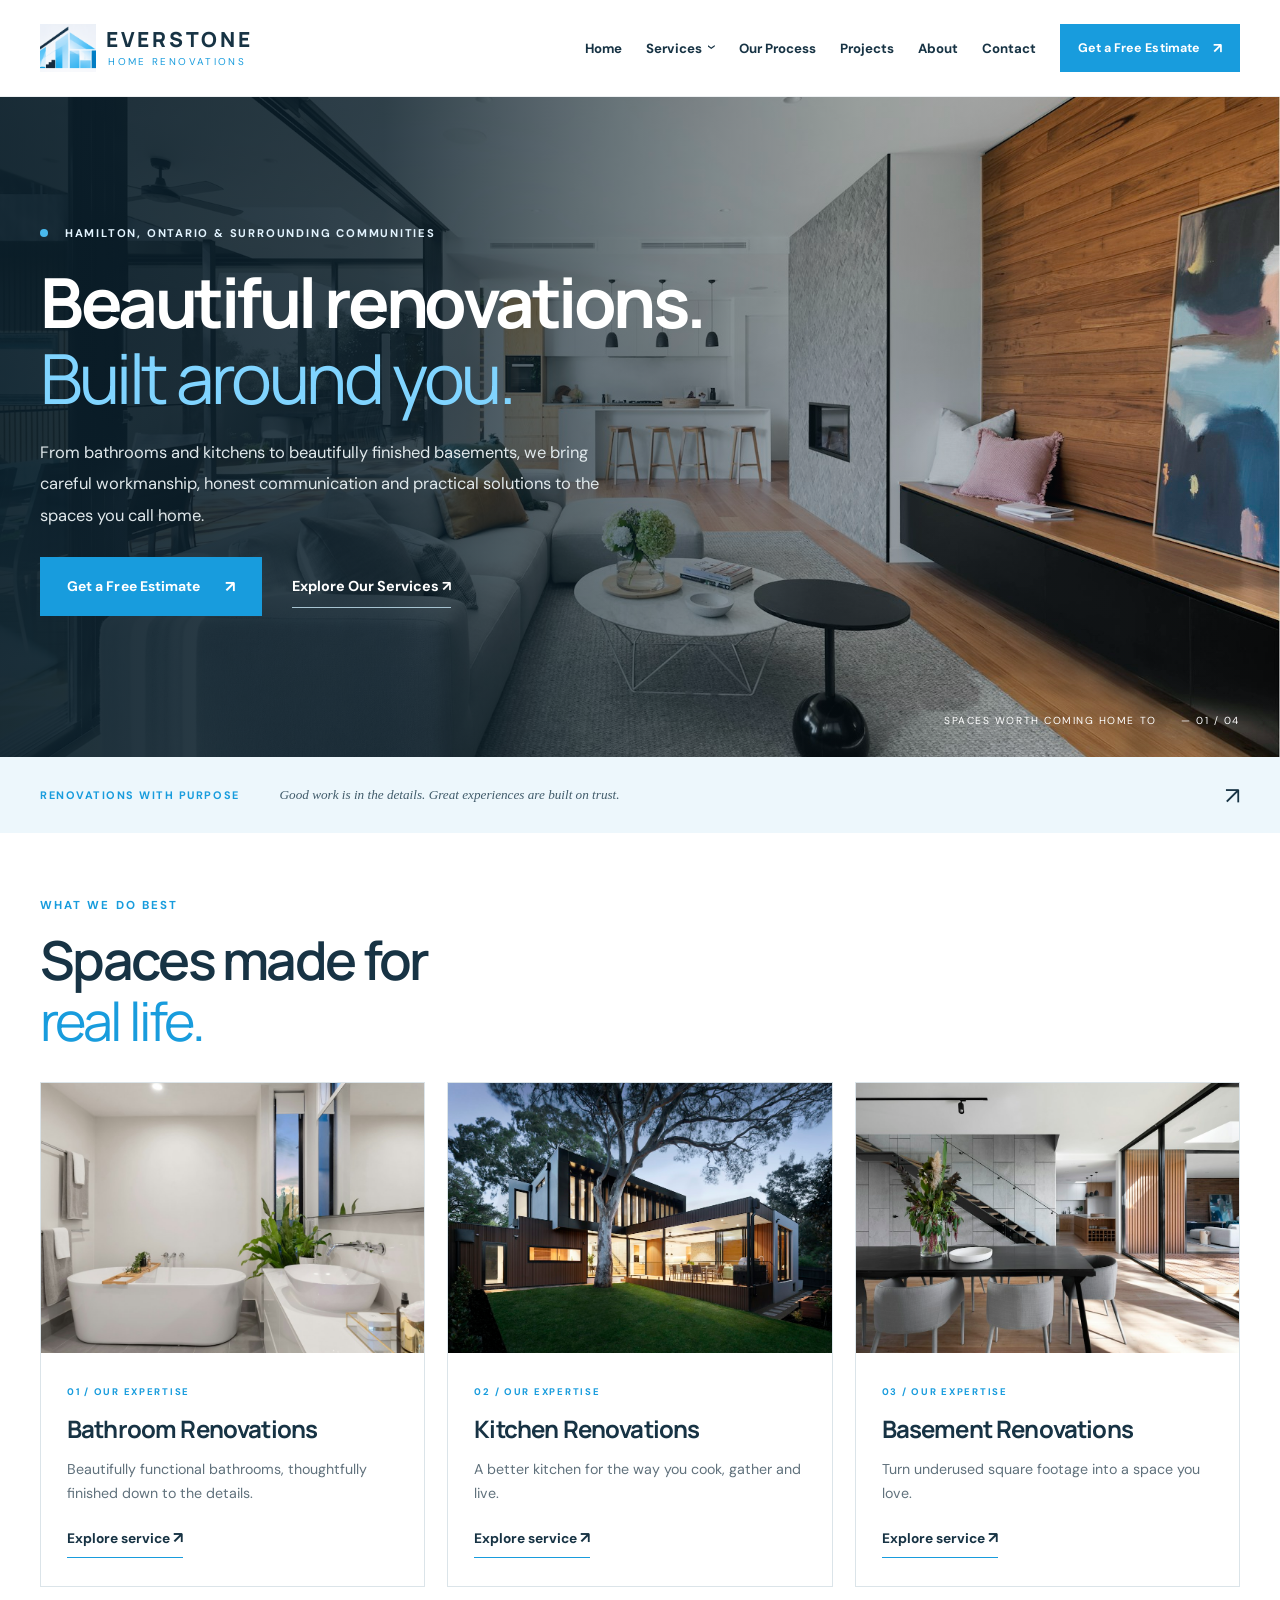
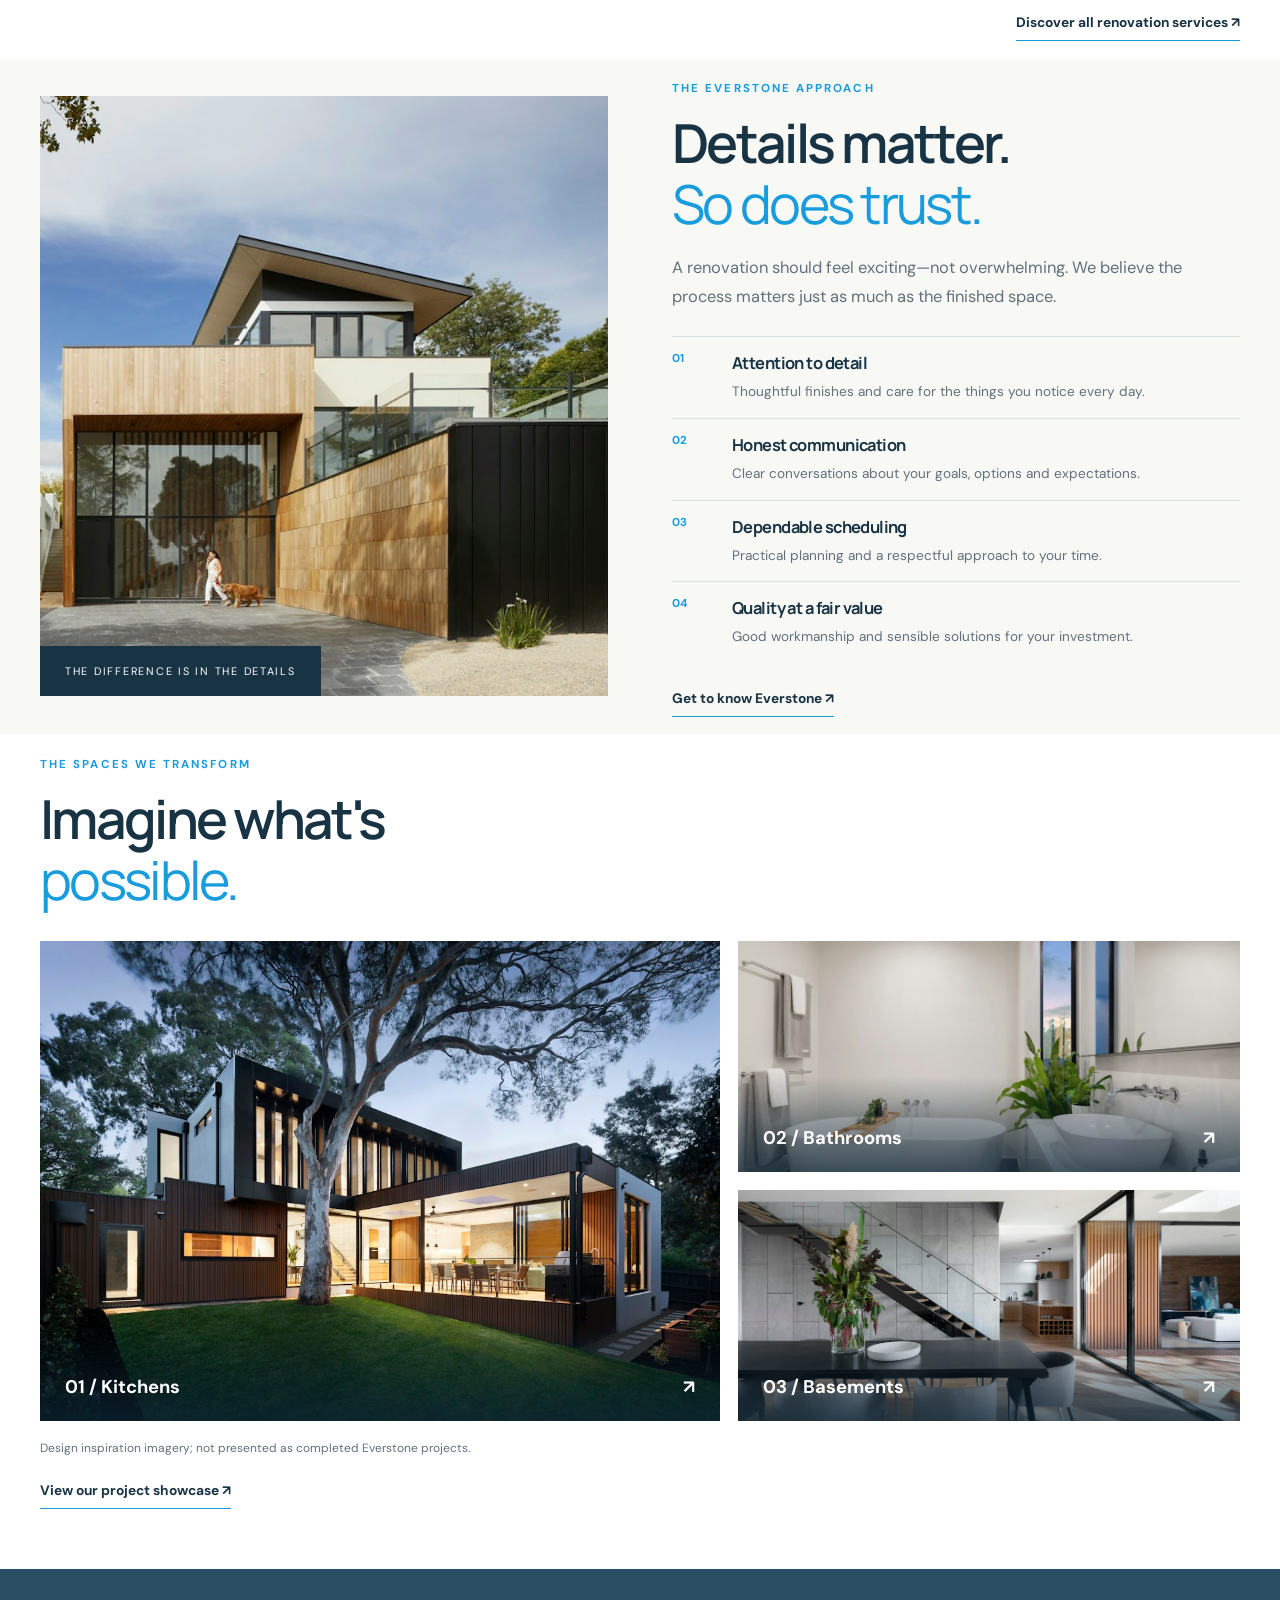
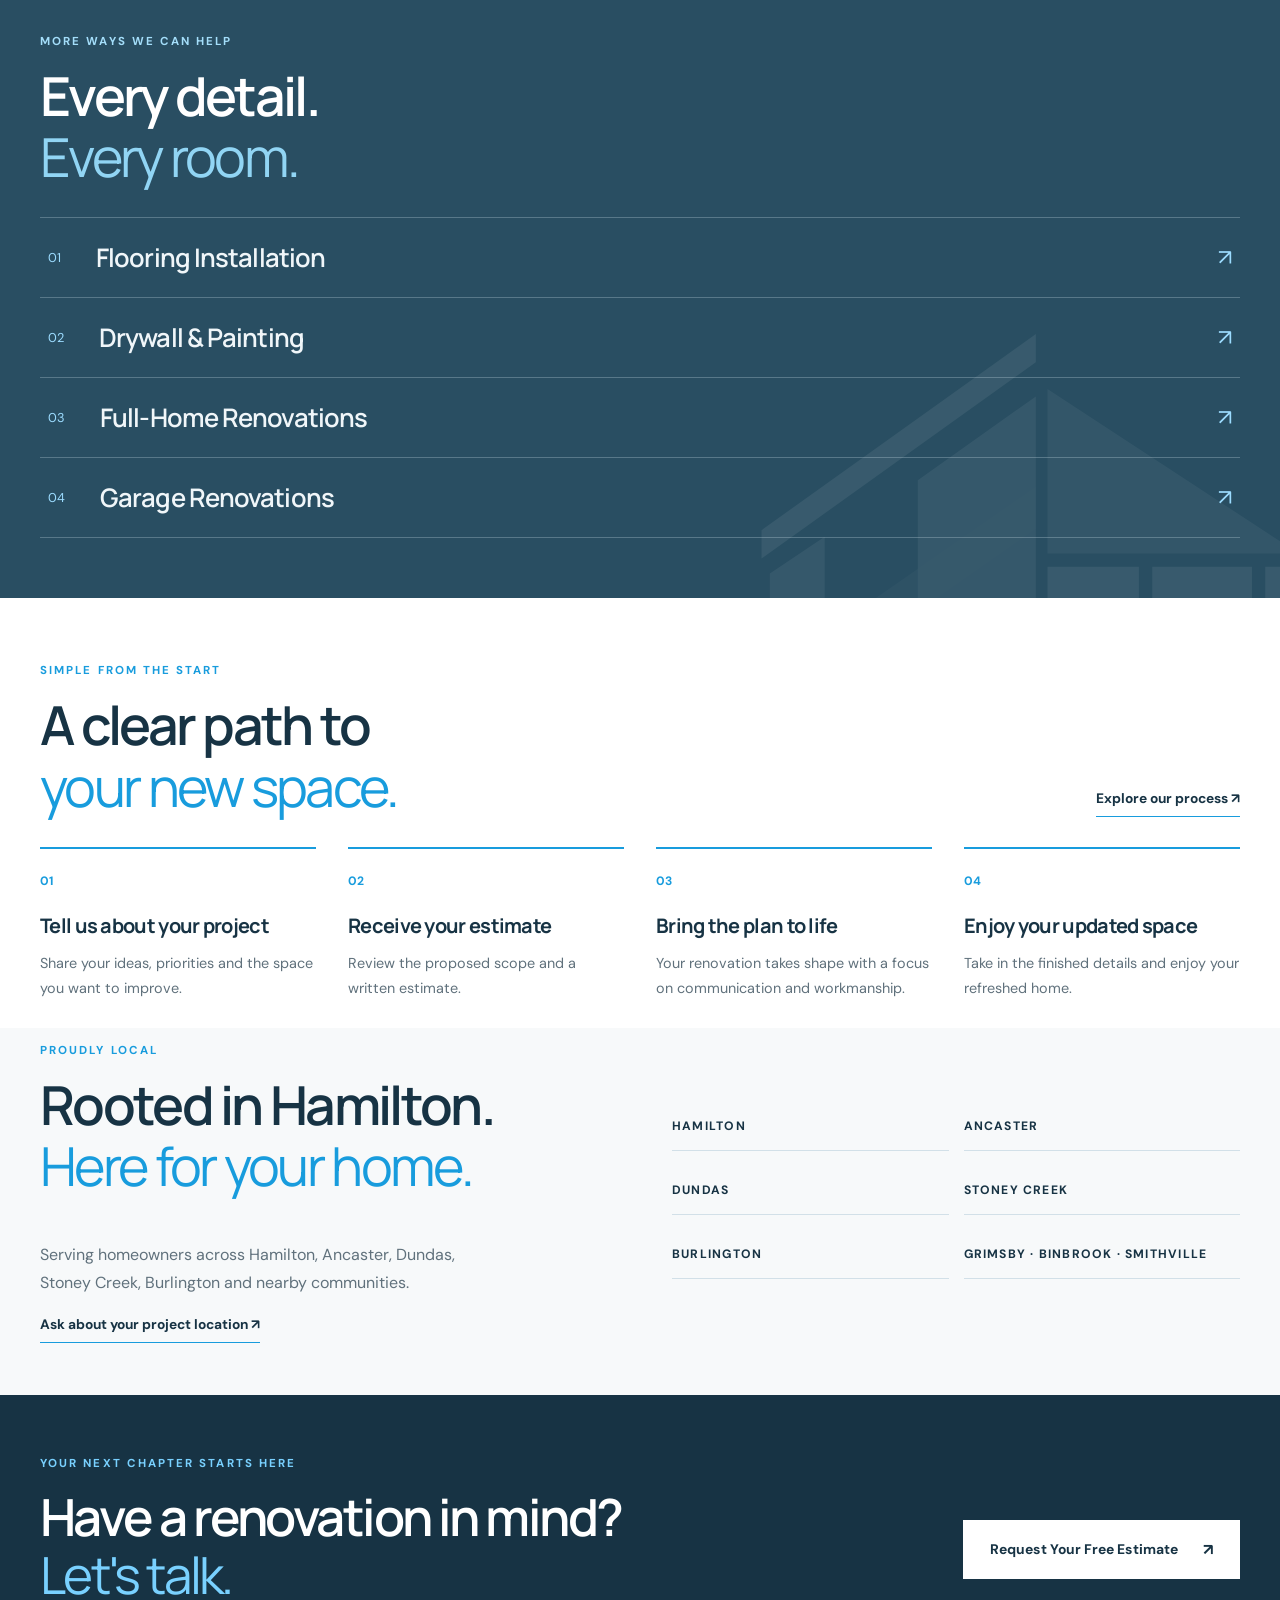
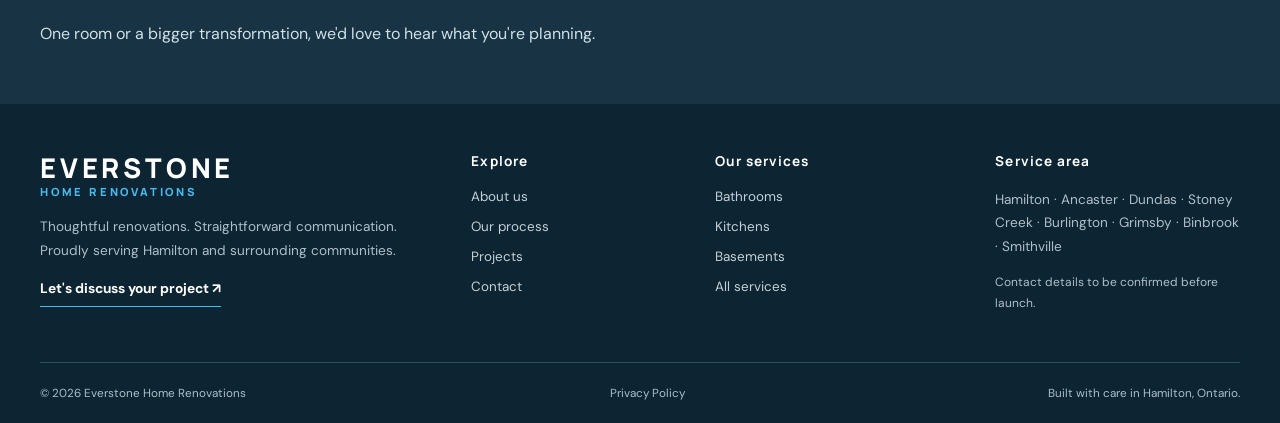
==== index.html @ 4a01d673 "Add reviewed Everstone website with local assets and preview tools" ====
<!doctype html><html lang="en-CA"><head><meta charset="utf-8"><meta name="viewport" content="width=device-width,initial-scale=1"><meta name="theme-color" content="#173344"><title>Home Renovations in Hamilton, Ontario | Everstone Home Renovations</title><meta name="description" content="Bathroom, kitchen and basement renovations in Hamilton and surrounding communities. Request a free estimate from Everstone Home Renovations."><meta property="og:type" content="website"><meta property="og:title" content="Home Renovations in Hamilton, Ontario | Everstone Home Renovations"><meta property="og:description" content="Bathroom, kitchen and basement renovations in Hamilton and surrounding communities. Request a free estimate from Everstone Home Renovations."><meta property="og:image" content="/assets/everstone-logo.png"><meta name="twitter:card" content="summary_large_image"><link rel="icon" href="/assets/favicon.svg" type="image/svg+xml"><link rel="stylesheet" href="/assets/style.css"><script type="application/ld+json">{"@context": "https://schema.org", "@type": "WebPage", "name": "Home Renovations in Hamilton, Ontario", "description": "Bathroom, kitchen and basement renovations in Hamilton and surrounding communities. Request a free estimate from Everstone Home Renovations.", "isPartOf": {"@type": "WebSite", "name": "Everstone Home Renovations"}}</script><script defer src="/assets/main.js"></script></head><body><a class="skip" href="#main">Skip to content</a><header class="site-header"><div class="container nav"><a href="/" class="brand" aria-label="Everstone Home Renovations — home"><span class="brand-mark"><img src="/assets/everstone-logo.png" alt="" width="68" height="60"></span><span class="brand-text"><strong>EVERSTONE</strong><small>HOME RENOVATIONS</small></span></a><button class="menu-toggle" aria-label="Open navigation" aria-expanded="false" aria-controls="nav-links"><span></span><span></span><span></span></button><nav id="nav-links" class="nav-links" aria-label="Primary navigation"><a href="/">Home</a><div class="nav-dropdown"><a href="/services/">Services <span aria-hidden="true">⌄</span></a><div class="dropdown-menu"><a href="/bathroom-renovations/">Bathrooms</a><a href="/kitchen-renovations/">Kitchens</a><a href="/basement-renovations/">Basements</a><a href="/services/">All services</a></div></div><a href="/our-process/">Our Process</a><a href="/projects/">Projects</a><a href="/about/">About</a><a href="/contact/">Contact</a><a class="btn btn-small" href="/contact/">Get a Free Estimate <span aria-hidden="true">↗</span></a></nav></div></header><main id="main"><section class="hero"><div class="hero-image"><img class="" src="/assets/local/6d21b4d715ae3e7d0257.jpg" alt="Bright, inviting renovated living room with natural finishes" loading="eager" decoding="async"></div><div class="hero-shade"></div><div class="container hero-content"><div class="hero-copy"><div class="hero-location"><span class="dot"></span> HAMILTON, ONTARIO & SURROUNDING COMMUNITIES</div><h1>Beautiful renovations.<br><em>Built around you.</em></h1><p>From bathrooms and kitchens to beautifully finished basements, we bring careful workmanship, honest communication and practical solutions to the spaces you call home.</p><div class="hero-actions"><a href="/contact/" class="btn">Get a Free Estimate <span aria-hidden="true">↗</span></a><a href="/services/" class="btn-ghost">Explore Our Services <span aria-hidden="true">↗</span></a></div></div></div><div class="hero-side-note">SPACES WORTH COMING HOME TO <span>— 01 / 04</span></div></section>
<section class="intro-strip"><div class="container intro-strip-inner"><span>RENOVATIONS WITH PURPOSE</span><p>Good work is in the details. Great experiences are built on trust.</p><a href="/about/" aria-label="Learn about Everstone">↗</a></div></section>
<section class="section services-section"><div class="container"><div class="section-head"><div><span class="eyebrow">WHAT WE DO BEST</span><h2>Spaces made for<br><em>real life.</em></h2></div></div><div class="service-grid"><a class="service-card" href="/bathroom-renovations/"><div class="service-photo"><img class="" src="/assets/local/ac1d2dbcba702c855200.jpg" alt="Design inspiration for bathroom renovations" loading="lazy" decoding="async"></div><div class="service-card-bottom"><span class="eyebrow">01 / OUR EXPERTISE</span><h3>Bathroom Renovations</h3><p>Beautifully functional bathrooms, thoughtfully finished down to the details.</p><span class="text-link">Explore service <span aria-hidden="true">↗</span></span></div></a><a class="service-card" href="/kitchen-renovations/"><div class="service-photo"><img class="" src="/assets/local/37c5f8483d20fa475c7d.jpg" alt="Design inspiration for kitchen renovations" loading="lazy" decoding="async"></div><div class="service-card-bottom"><span class="eyebrow">02 / OUR EXPERTISE</span><h3>Kitchen Renovations</h3><p>A better kitchen for the way you cook, gather and live.</p><span class="text-link">Explore service <span aria-hidden="true">↗</span></span></div></a><a class="service-card" href="/basement-renovations/"><div class="service-photo"><img class="" src="/assets/local/5240c773ec338694ab00.jpg" alt="Design inspiration for basement renovations" loading="lazy" decoding="async"></div><div class="service-card-bottom"><span class="eyebrow">03 / OUR EXPERTISE</span><h3>Basement Renovations</h3><p>Turn underused square footage into a space you love.</p><span class="text-link">Explore service <span aria-hidden="true">↗</span></span></div></a></div><div class="section-bottom-link"><a class="text-link" href="/services/">Discover all renovation services ↗</a></div></div></section>
<section class="feature-section"><div class="container feature-grid"><div class="feature-photo"><img class="" src="/assets/local/6ef5735aa177d9299f95.jpg" alt="Warm contemporary living space with considered interior finishes" loading="lazy" decoding="async"><span class="photo-caption">THE DIFFERENCE IS IN THE DETAILS</span></div><div class="feature-copy"><span class="eyebrow">THE EVERSTONE APPROACH</span><h2>Details matter.<br><em>So does trust.</em></h2><p class="feature-lead">A renovation should feel exciting—not overwhelming. We believe the process matters just as much as the finished space.</p><div class="values"><div><span>01</span><div><h3>Attention to detail</h3><p>Thoughtful finishes and care for the things you notice every day.</p></div></div><div><span>02</span><div><h3>Honest communication</h3><p>Clear conversations about your goals, options and expectations.</p></div></div><div><span>03</span><div><h3>Dependable scheduling</h3><p>Practical planning and a respectful approach to your time.</p></div></div><div><span>04</span><div><h3>Quality at a fair value</h3><p>Good workmanship and sensible solutions for your investment.</p></div></div></div><a class="text-link" href="/about/">Get to know Everstone ↗</a></div></div></section>
<section class="section showcase-section"><div class="container"><div class="section-head"><div><span class="eyebrow">THE SPACES WE TRANSFORM</span><h2>Imagine what's<br><em>possible.</em></h2></div></div><div class="showcase-grid"><a href="/kitchen-renovations/" class="showcase-large"><img class="" src="/assets/local/37c5f8483d20fa475c7d.jpg" alt="Kitchen design inspiration" loading="lazy" decoding="async"><span>01 / Kitchens <b>↗</b></span></a><div class="showcase-side"><a href="/bathroom-renovations/"><img class="" src="/assets/local/ac1d2dbcba702c855200.jpg" alt="Bathroom design inspiration" loading="lazy" decoding="async"><span>02 / Bathrooms <b>↗</b></span></a><a href="/basement-renovations/"><img class="" src="/assets/local/5240c773ec338694ab00.jpg" alt="Finished living space inspiration" loading="lazy" decoding="async"><span>03 / Basements <b>↗</b></span></a></div></div><p class="disclosure">Design inspiration imagery; not presented as completed Everstone projects.</p><a href="/projects/" class="text-link">View our project showcase ↗</a></div></section>
<section class="section additional-section service-band"><div class="container"><div class="section-head"><div><span class="eyebrow">MORE WAYS WE CAN HELP</span><h2>Every detail.<br><em>Every room.</em></h2></div></div><div class="additional-list"><a href="/flooring/"><span>01</span><h3>Flooring Installation</h3><span class="arrow">↗</span></a><a href="/drywall-painting/"><span>02</span><h3>Drywall & Painting</h3><span class="arrow">↗</span></a><a href="/full-home-renovations/"><span>03</span><h3>Full-Home Renovations</h3><span class="arrow">↗</span></a><a href="/garage-renovations/"><span>04</span><h3>Garage Renovations</h3><span class="arrow">↗</span></a></div></div></section>
<section class="section process-section"><div class="container"><div class="section-head"><div><span class="eyebrow">SIMPLE FROM THE START</span><h2>A clear path to<br><em>your new space.</em></h2></div><a href="/our-process/" class="text-link">Explore our process ↗</a></div><div class="process-grid"><div class="process-step"><span class="step-num">01</span><h3>Tell us about your project</h3><p>Share your ideas, priorities and the space you want to improve.</p></div><div class="process-step"><span class="step-num">02</span><h3>Receive your estimate</h3><p>Review the proposed scope and a written estimate.</p></div><div class="process-step"><span class="step-num">03</span><h3>Bring the plan to life</h3><p>Your renovation takes shape with a focus on communication and workmanship.</p></div><div class="process-step"><span class="step-num">04</span><h3>Enjoy your updated space</h3><p>Take in the finished details and enjoy your refreshed home.</p></div></div></div></section>
<section class="local-section"><div class="container local-grid"><div><span class="eyebrow">PROUDLY LOCAL</span><h2>Rooted in Hamilton.<br><em>Here for your home.</em></h2><p>Serving homeowners across Hamilton, Ancaster, Dundas, Stoney Creek, Burlington and nearby communities.</p><a href="/contact/" class="text-link">Ask about your project location ↗</a></div><div class="location-list"><span>HAMILTON</span><span>ANCASTER</span><span>DUNDAS</span><span>STONEY CREEK</span><span>BURLINGTON</span><span>GRIMSBY · BINBROOK · SMITHVILLE</span></div></div></section><section class="final-cta"><div class="container final-cta-inner"><div><span class="eyebrow eyebrow-light">YOUR NEXT CHAPTER STARTS HERE</span><h2>Have a renovation in mind?<br><em>Let's talk.</em></h2><p>One room or a bigger transformation, we'd love to hear what you're planning.</p></div><a href="/contact/" class="btn btn-white">Request Your Free Estimate <span aria-hidden="true">↗</span></a></div></section></main><footer class="footer"><div class="container footer-grid"><div><a href="/" class="footer-brand">EVERSTONE<span>HOME RENOVATIONS</span></a><p>Thoughtful renovations. Straightforward communication. Proudly serving Hamilton and surrounding communities.</p><a class="text-link light" href="/contact/">Let's discuss your project ↗</a></div><div><h3>Explore</h3><a href="/about/">About us</a><a href="/our-process/">Our process</a><a href="/projects/">Projects</a><a href="/contact/">Contact</a></div><div><h3>Our services</h3><a href="/bathroom-renovations/">Bathrooms</a><a href="/kitchen-renovations/">Kitchens</a><a href="/basement-renovations/">Basements</a><a href="/services/">All services</a></div><div><h3>Service area</h3><p>Hamilton · Ancaster · Dundas · Stoney Creek · Burlington · Grimsby · Binbrook · Smithville</p><p class="footer-note">Contact details to be confirmed before launch.</p></div></div><div class="container footer-bottom"><span>© <span id="year">2026</span> Everstone Home Renovations</span><a href="/privacy-policy/">Privacy Policy</a><span>Built with care in Hamilton, Ontario.</span></div></footer></body></html>
---- assets/style.css ----
@font-face {
  font-family: 'DM Sans';
  font-style: normal;
  font-weight: 400;
  font-display: swap;
  src: url(/assets/local/0569c822cab6c5100c1d.ttf) format('truetype');
}
@font-face {
  font-family: 'DM Sans';
  font-style: normal;
  font-weight: 500;
  font-display: swap;
  src: url(/assets/local/9bd8ba39c9d55e06580a.ttf) format('truetype');
}
@font-face {
  font-family: 'DM Sans';
  font-style: normal;
  font-weight: 600;
  font-display: swap;
  src: url(/assets/local/18e69125ce1f964e60c0.ttf) format('truetype');
}
@font-face {
  font-family: 'DM Sans';
  font-style: normal;
  font-weight: 700;
  font-display: swap;
  src: url(/assets/local/8257aa2626c379cb6d66.ttf) format('truetype');
}
@font-face {
  font-family: 'Manrope';
  font-style: normal;
  font-weight: 400;
  font-display: swap;
  src: url(/assets/local/e67b0c8eafbd465d5ed1.ttf) format('truetype');
}
@font-face {
  font-family: 'Manrope';
  font-style: normal;
  font-weight: 500;
  font-display: swap;
  src: url(/assets/local/00a65a8efb4038e142f5.ttf) format('truetype');
}
@font-face {
  font-family: 'Manrope';
  font-style: normal;
  font-weight: 600;
  font-display: swap;
  src: url(/assets/local/beeb7fd59d9b2c10331c.ttf) format('truetype');
}
@font-face {
  font-family: 'Manrope';
  font-style: normal;
  font-weight: 700;
  font-display: swap;
  src: url(/assets/local/b75124b8043e650f97fa.ttf) format('truetype');
}
@font-face {
  font-family: 'Manrope';
  font-style: normal;
  font-weight: 800;
  font-display: swap;
  src: url(/assets/local/a4492460f001e1a23ffb.ttf) format('truetype');
}

:root{--navy:#173344;--deep:#102b3a;--blue:#189cdd;--sky:#49b9ee;--pale:#edf7fc;--cream:#f8f8f5;--muted:#60717c;--line:#dbe4e9;--white:#fff;--max:1240px}*{box-sizing:border-box}html{scroll-behavior:smooth}body{margin:0;background:#fff;color:var(--navy);font-family:'DM Sans',Arial,sans-serif;-webkit-font-smoothing:antialiased}img{display:block;max-width:100%}a{color:inherit;text-decoration:none}button,input,textarea,select{font:inherit}button{cursor:pointer}h1,h2,h3,p{margin-top:0}h1,h2,h3{font-family:Manrope,Arial,sans-serif;letter-spacing:-.05em}h1{font-size:clamp(3rem,5.4vw,5.8rem);line-height:1.09;font-weight:700}h2{font-size:clamp(2.6rem,4.2vw,4.6rem);line-height:1.14;font-weight:600}h3{font-size:1.35rem;letter-spacing:-.035em}h1 em,h2 em{font-weight:400;color:var(--blue);font-style:normal}p{line-height:1.75;color:var(--muted)}.container{width:min(calc(100% - 80px),var(--max));margin-inline:auto}.section{padding:112px 0}.eyebrow{display:inline-block;font-size:.72rem;font-weight:700;letter-spacing:.18em;color:var(--blue);margin-bottom:24px}.skip{position:absolute;top:-60px;left:15px;background:#fff;padding:12px;z-index:100}.skip:focus{top:10px}:focus-visible{outline:3px solid var(--sky);outline-offset:4px}.site-header{position:relative;z-index:30;background:#fff;border-bottom:1px solid #edf0f2}.nav{height:96px;display:flex;align-items:center;justify-content:space-between;gap:35px}.brand{display:flex;align-items:center;gap:10px;flex-shrink:0}.brand-mark{width:56px;height:57px;overflow:hidden;display:flex;align-items:center;justify-content:center}.brand-mark img{max-width:none;width:95px;height:86px;object-fit:cover;object-position:center 31%;transform:scale(1.35)}.brand-text strong{display:block;font:800 1.3rem Manrope;letter-spacing:.13em;line-height:1.15}.brand-text small{display:block;font-size:.62rem;letter-spacing:.24em;color:var(--blue);margin-top:4px}.nav-links{display:flex;align-items:center;gap:24px;font-size:.83rem;font-weight:700}.nav-links>a:not(.btn),.nav-dropdown>a{transition:color .2s}.nav-links>a:hover,.nav-dropdown>a:hover{color:var(--blue)}.nav-dropdown{position:relative}.dropdown-menu{display:none;position:absolute;top:100%;left:-22px;min-width:200px;padding:16px 0;background:#fff;box-shadow:0 12px 30px #112f3d22}.dropdown-menu a{display:block;padding:10px 22px}.dropdown-menu a:hover{background:var(--pale)}.nav-dropdown:hover .dropdown-menu,.nav-dropdown:focus-within .dropdown-menu{display:block}.btn{display:inline-flex;align-items:center;justify-content:center;gap:25px;background:var(--blue);color:#fff;padding:18px 26px;font-weight:700;font-size:.87rem;letter-spacing:.005em;border:1px solid var(--blue);transition:background .2s,transform .2s}.btn:hover{background:#087bb5;transform:translateY(-2px)}.btn-small{padding:14px 17px;font-size:.78rem;gap:13px}.btn span,.text-link span{font-size:1.15em}.menu-toggle{display:none}.hero{height:min(730px,calc(100vh - 96px));min-height:610px;position:relative;overflow:hidden;background:var(--deep)}.hero-image,.hero-shade{position:absolute;inset:0}.hero-image img{width:100%;height:100%;object-fit:cover;object-position:center 55%}.hero-shade{background:linear-gradient(90deg,rgba(10,30,42,.93) 0%,rgba(10,30,42,.83) 30%,rgba(10,30,42,.30) 67%,rgba(10,30,42,.05) 100%)}.hero-content{position:relative;height:100%;display:flex;align-items:center}.hero-copy{max-width:740px;padding-bottom:25px}.hero-location{font-size:.7rem;font-weight:700;letter-spacing:.16em;color:#e3f4ff;margin-bottom:34px}.dot{display:inline-block;width:8px;height:8px;border-radius:50%;background:var(--sky);margin-right:12px}.hero h1{color:#fff;margin-bottom:28px}.hero h1 em{color:#80d4ff}.hero p{max-width:590px;color:#e0e8eb;font-size:1.03rem;line-height:1.9}.hero-actions{display:flex;align-items:center;gap:30px;margin-top:34px}.btn-ghost{color:#fff;font-size:.9rem;font-weight:700;border-bottom:1px solid #a7c4d2;padding:12px 0}.hero-side-note{position:absolute;bottom:30px;right:40px;color:#fff;font-size:.64rem;letter-spacing:.15em}.hero-side-note span{margin-left:20px}.intro-strip{background:var(--pale)}.intro-strip-inner{display:flex;align-items:center;gap:40px;min-height:100px}.intro-strip span{font-size:.68rem;letter-spacing:.14em;font-weight:700;color:var(--blue);white-space:nowrap}.intro-strip p{font:500 1.15rem Manrope;color:var(--navy);margin:0;flex:1}.intro-strip a{font-size:1.5rem}.section-head{display:flex;align-items:end;justify-content:space-between;gap:60px;margin-bottom:50px}.section-head h2{margin:0}.section-head>p{max-width:365px;margin:0 0 9px}.service-grid{display:grid;grid-template-columns:repeat(3,minmax(0,1fr));gap:22px}.service-card{display:block;background:#fff;border:1px solid var(--line);transition:box-shadow .25s,transform .25s}.service-card:hover{transform:translateY(-5px);box-shadow:0 18px 40px #183b4c17}.service-photo{height:300px;overflow:hidden}.service-photo img{width:100%;height:100%;object-fit:cover;transition:transform .5s}.service-card:hover img{transform:scale(1.04)}.service-card-bottom{padding:32px 28px 34px}.service-card-bottom .eyebrow{font-size:.6rem;margin-bottom:14px}.service-card h3{font-size:1.5rem;margin-bottom:12px}.service-card p{font-size:.89rem;min-height:65px}.text-link{display:inline-block;font-size:.86rem;font-weight:700;color:var(--navy);padding-bottom:9px;border-bottom:1px solid var(--blue)}.text-link:hover{color:var(--blue)}.section-bottom-link{text-align:right;margin-top:36px}.feature-section{background:var(--cream);padding:95px 0}.feature-grid{display:grid;grid-template-columns:1fr 1fr;gap:100px;align-items:center}.feature-photo{position:relative;height:690px}.feature-photo img{width:100%;height:100%;object-fit:cover}.photo-caption{position:absolute;bottom:0;left:0;background:var(--navy);color:#fff;padding:18px 25px;font-size:.68rem;letter-spacing:.16em}.feature-copy h2{margin-bottom:24px}.feature-lead{font-size:1.03rem}.values{margin:35px 0}.values>div{display:grid;grid-template-columns:48px 1fr;gap:12px;border-top:1px solid #d8e0e2;padding:17px 0}.values>div>span{font-size:.72rem;color:var(--blue);font-weight:700}.values h3{font-size:1.03rem;margin-bottom:6px}.values p{font-size:.85rem;margin:0}.showcase-grid{display:grid;grid-template-columns:1.15fr .85fr;gap:18px;height:560px}.showcase-large,.showcase-side>a{position:relative;display:block;overflow:hidden}.showcase-grid img{width:100%;height:100%;object-fit:cover;transition:transform .4s}.showcase-grid a:hover img{transform:scale(1.04)}.showcase-grid a>span{position:absolute;bottom:0;left:0;right:0;background:linear-gradient(transparent,#0c2537bb);color:#fff;padding:50px 25px 22px;font-size:1.15rem;font-weight:700}.showcase-grid b{float:right}.showcase-side{display:grid;grid-template-rows:1fr 1fr;gap:18px;min-height:0}.showcase-side>a{min-height:0}.disclosure{font-size:.75rem;margin:17px 0 20px}.additional-section{background:var(--pale)}.additional-list{border-top:1px solid #cbdfe9}.additional-list>a{display:flex;align-items:center;gap:35px;border-bottom:1px solid #cbdfe9;padding:27px 8px;transition:padding .2s,background .2s}.additional-list>a:hover{padding-left:24px;background:#ffffff90}.additional-list>a>span:first-child{color:var(--blue);font-size:.8rem}.additional-list h3{font-size:clamp(1.3rem,2vw,2rem);font-weight:600;margin:0;flex:1}.additional-list .arrow{font-size:1.4rem}.process-grid{display:grid;grid-template-columns:repeat(4,1fr);gap:32px}.process-step{border-top:2px solid var(--blue);padding-top:23px}.step-num{font-size:.76rem;color:var(--blue);font-weight:700}.process-step h3{font-size:1.25rem;margin:30px 0 12px}.process-step p{font-size:.9rem}.local-section{background:#f7f9fa;padding:100px 0}.local-grid{display:grid;grid-template-columns:1fr 1fr;gap:100px;align-items:center}.local-grid p{max-width:440px}.location-list{display:grid;grid-template-columns:1fr 1fr;gap:15px}.location-list span{border-bottom:1px solid #d2e0e8;padding:20px 0;font-size:.76rem;letter-spacing:.1em;font-weight:700}.final-cta{background:var(--navy);color:#fff;padding:88px 0}.final-cta-inner{display:flex;align-items:center;justify-content:space-between;gap:40px}.final-cta h2{font-size:clamp(2.5rem,4vw,4.3rem);margin:0 0 20px}.final-cta h2 em{color:#79d1ff}.final-cta p{color:#d0e1e9;margin:0}.eyebrow-light{color:#79d1ff}.btn-white{background:#fff;color:var(--navy);border-color:#fff;white-space:nowrap}.btn-white:hover{background:#e5f6ff}.footer{background:#0d2533;color:#fff;padding:75px 0 0}.footer-grid{display:grid;grid-template-columns:2fr 1fr 1.2fr 1.3fr;gap:55px}.footer-brand{font:800 1.7rem Manrope;letter-spacing:.14em}.footer-brand span{display:block;font-size:.7rem;color:var(--sky);letter-spacing:.25em}.footer p{color:#aebfc9;font-size:.85rem}.footer h3{font-size:.85rem;letter-spacing:.08em;margin-bottom:24px}.footer-grid>div>a:not(.footer-brand):not(.text-link){display:block;color:#c3d0d7;font-size:.84rem;margin-bottom:13px}.footer .light{color:#fff;border-color:var(--sky)}.footer-note{font-size:.75rem!important}.footer-bottom{border-top:1px solid #31505f;margin-top:65px;padding:25px 0;display:flex;justify-content:space-between;gap:20px;font-size:.73rem;color:#aabec9}.page-hero{background:#f4f8fa}.page-hero-grid{display:grid;grid-template-columns:1fr 1fr;min-height:480px}.page-hero-content{padding:95px 70px 90px 0;display:flex;flex-direction:column;align-items:flex-start;justify-content:center}.page-hero h1{font-size:clamp(2.7rem,4.5vw,4.7rem);margin-bottom:23px}.page-hero p{max-width:510px;margin-bottom:28px}.page-hero-image{min-height:440px}.page-hero-image img{width:100%;height:100%;object-fit:cover}.split-content{display:grid;grid-template-columns:1fr 1fr;gap:90px}.prose{max-width:700px}.prose p{font-size:1.05rem}.prose h3{margin:32px 0 15px}.tint-section{background:var(--pale)}.mini-steps{display:grid;grid-template-columns:repeat(3,1fr);gap:35px;margin-top:45px}.mini-steps>div{border-top:1px solid #bed7e6;padding-top:22px}.mini-steps b{color:var(--blue)}.mini-steps h3{margin-top:27px}.faq{display:grid;grid-template-columns:1fr 1fr;gap:90px}.faq details{border-bottom:1px solid var(--line);padding:22px 0}.faq summary{font-weight:700;cursor:pointer;list-style:none;padding-right:20px;position:relative}.faq summary:after{content:'+';position:absolute;right:0;font-size:1.2rem;color:var(--blue)}.faq details[open] summary:after{content:'−'}.faq details p{font-size:.9rem;margin:15px 0 0}.related{background:#f9fafb}.related-links{display:grid;grid-template-columns:repeat(2,1fr);gap:0 35px;margin-top:30px}.related-links a{border-bottom:1px solid var(--line);padding:18px 0;font-weight:600}.related-links span{float:right;color:var(--blue)}.timeline{max-width:940px}.timeline article{display:grid;grid-template-columns:130px 1fr;gap:30px;border-top:1px solid var(--line);padding:40px 0}.timeline article>span{color:var(--blue);font:700 2rem Manrope}.timeline h2{font-size:2rem;margin-bottom:10px}.timeline p{max-width:650px}.prominent{font-size:.9rem;background:var(--pale);padding:20px;margin-bottom:30px}.empty-projects{margin-top:75px;border-top:1px solid var(--line);padding-top:45px}.contact-grid{display:grid;grid-template-columns:.8fr 1.2fr;gap:90px}.contact-grid>div>p{max-width:380px}.contact-detail{border-top:1px solid var(--line);padding-top:22px;margin-top:25px}.contact-detail strong{font-size:.85rem}.form-panel{background:#f4f8fa;padding:42px}.form-panel>h3{font-size:1.65rem;margin-bottom:8px}.form-panel>p{font-size:.9rem}.estimate-form{display:grid;gap:22px;margin-top:30px}.form-row{display:grid;grid-template-columns:1fr 1fr;gap:18px}.estimate-form label{display:flex;flex-direction:column;gap:9px;font-size:.78rem;font-weight:700}.estimate-form label span{color:var(--blue)}.estimate-form .optional{color:var(--muted);font-weight:400}.estimate-form input,.estimate-form select,.estimate-form textarea{width:100%;border:1px solid #cbd8df;background:#fff;color:var(--navy);padding:15px;font-size:.88rem;border-radius:0;min-width:0}.estimate-form textarea{resize:vertical}.estimate-form .btn{justify-self:start}.form-help{font-size:.75rem!important;margin:0}.form-status{font-size:.84rem;line-height:1.6}.policy{max-width:860px}.policy h2{font-size:1.8rem;margin-top:38px}@media(max-width:1120px){.nav-links{gap:13px}.nav{gap:12px}.brand-text strong{font-size:1.1rem}.brand-mark{width:45px}.feature-grid{gap:55px}.feature-photo{height:620px}}@media(max-width:900px){.container{width:min(calc(100% - 40px),var(--max))}.nav{height:78px}.menu-toggle{display:flex;flex-direction:column;gap:5px;background:none;border:0;padding:10px}.menu-toggle span{width:26px;height:2px;background:var(--navy)}.nav-links{display:none;position:absolute;top:78px;left:0;right:0;background:#fff;padding:22px 20px 30px;box-shadow:0 20px 30px #0002;align-items:stretch;flex-direction:column;gap:0}.nav-links.open{display:flex}.nav-links>a:not(.btn),.nav-dropdown>a{display:block;padding:14px 0;border-bottom:1px solid var(--line)}.dropdown-menu{display:block;position:static;box-shadow:none;padding:0 0 0 20px}.dropdown-menu a{padding:10px 0}.nav-links .btn{margin-top:20px}.hero{min-height:620px;height:650px}.hero-shade{background:linear-gradient(90deg,#0a1e2be8,#0a1e2b8c)}.section{padding:80px 0}.section-head{align-items:start;flex-direction:column;gap:22px}.section-head>p{max-width:600px}.feature-grid,.local-grid,.split-content,.faq,.contact-grid{grid-template-columns:1fr;gap:40px}.feature-photo{height:450px}.service-grid{gap:12px}.service-photo{height:220px}.service-card-bottom{padding:22px 17px}.service-card h3{font-size:1.2rem}.process-grid{grid-template-columns:repeat(2,1fr)}.footer-grid{grid-template-columns:repeat(2,1fr)}.page-hero-grid{grid-template-columns:1fr 1fr}.page-hero-content{padding:50px 30px 50px 0}.page-hero-image{min-height:380px}.final-cta-inner{align-items:flex-start;flex-direction:column}}@media(max-width:620px){h1{font-size:clamp(2.65rem,10vw,4rem)}h2{font-size:clamp(2.2rem,9vw,3.3rem)}.hero{min-height:650px;height:auto}.hero-content{min-height:650px;padding-top:50px;padding-bottom:70px}.hero-shade{background:linear-gradient(90deg,#0a1e2be8,#0a1e2bba)}.hero-location{line-height:1.7}.hero-actions{align-items:stretch;flex-direction:column;gap:15px}.btn-ghost{text-align:center}.hero-side-note{display:none}.intro-strip-inner{min-height:120px;gap:10px}.intro-strip span{display:none}.intro-strip p{font-size:1rem}.section{padding:65px 0}.service-grid,.mini-steps,.related-links{grid-template-columns:1fr}.service-photo{height:270px}.service-card-bottom p{min-height:0}.feature-section,.local-section{padding:65px 0}.feature-photo{height:350px}.showcase-grid{grid-template-columns:1fr;height:auto}.showcase-large{height:320px}.showcase-side{grid-template-columns:1fr 1fr;grid-template-rows:210px;gap:12px}.showcase-grid a>span{font-size:.9rem;padding:35px 12px 14px}.process-grid{gap:20px}.process-step h3{margin-top:20px;font-size:1.1rem}.location-list{gap:8px}.location-list span{font-size:.62rem}.footer-grid{gap:35px 20px}.footer-grid>div:first-child{grid-column:1/-1}.footer-bottom{flex-wrap:wrap}.page-hero-grid{grid-template-columns:1fr}.page-hero-content{padding:55px 0}.page-hero-image{height:260px;min-height:0;margin:0 -20px}.page-hero h1{font-size:2.8rem}.timeline article{grid-template-columns:60px 1fr;gap:15px}.timeline h2{font-size:1.5rem}.form-panel{padding:25px 20px}.form-row{grid-template-columns:1fr}.contact-grid{gap:25px}.final-cta{padding:65px 0}}@media(prefers-reduced-motion:reduce){html{scroll-behavior:auto}*,*:before,*:after{transition:none!important;animation:none!important}}

/* Content pacing: shorter transitions, comfortable reading and interaction space. */
.section{padding:60px 0}
.section-head{gap:44px;margin-bottom:30px}
.eyebrow{margin-bottom:16px}
.section-bottom-link{margin-top:24px}
.intro-strip-inner{min-height:76px}
.hero{height:min(660px,calc(100vh - 96px));min-height:570px}
.hero-copy{padding-bottom:12px}
.hero-location{margin-bottom:24px}
.hero h1{margin-bottom:22px}
.hero-actions{margin-top:26px}
.service-photo{height:270px}
.service-card-bottom{padding:26px 26px 28px}
.service-card p{min-height:56px}
.feature-section{padding:56px 0}
.feature-grid,.local-grid{gap:64px}
.feature-photo{height:600px}
.feature-copy h2{margin-bottom:20px}
.values{margin:24px 0}
.values>div{padding:14px 0}
.showcase-grid{height:480px}
.additional-list>a{padding:22px 8px}
.process-step{padding-top:20px}
.process-step h3{margin-top:22px}
.local-section{padding:52px 0}
.location-list span{padding:16px 0}
.final-cta{padding:56px 0}
.final-cta h2{margin-bottom:16px}
.footer{padding-top:48px}
.footer h3{margin-bottom:18px}
.footer-bottom{margin-top:36px;padding:22px 0}
.page-hero-grid{min-height:410px}
.page-hero-content{padding:58px 56px 58px 0}
.page-hero-image{min-height:390px}
.split-content,.faq,.contact-grid{gap:64px}
.mini-steps{margin-top:28px;gap:28px}
.mini-steps h3{margin-top:20px}
.related-links{margin-top:22px}
.timeline article{padding:28px 0}
.empty-projects{margin-top:42px;padding-top:28px}
@media(max-width:1120px){
 .feature-grid{gap:44px}
 .feature-photo{height:570px}
}
@media(max-width:900px){
 .section{padding:46px 0}
 .section-head{gap:18px;margin-bottom:28px}
 .hero{height:600px;min-height:580px}
 .feature-section{padding:46px 0}
 .local-section{padding:44px 0}
 .feature-grid,.local-grid,.split-content,.faq,.contact-grid{gap:32px}
 .feature-photo{height:390px}
 .service-photo{height:220px}
 .service-card-bottom{padding:22px 17px}
 .page-hero-content{padding:40px 30px 40px 0}
 .page-hero-image{min-height:340px}
 .final-cta{padding:48px 0}
 .final-cta-inner{gap:28px}
}
@media(max-width:620px){
 .section{padding:36px 0}
 .section-head{gap:16px;margin-bottom:26px}
 .hero{height:auto;min-height:580px}
 .hero-content{min-height:580px;padding-top:38px;padding-bottom:44px}
 .hero-location{margin-bottom:22px}
 .hero-actions{margin-top:24px}
 .intro-strip-inner{min-height:88px}
 .service-grid{gap:22px}
 .service-photo{height:240px}
 .service-card-bottom p{min-height:0}
 .feature-section{padding:40px 0}
 .local-section{padding:36px 0}
 .feature-grid,.local-grid,.split-content,.faq{gap:28px}
 .feature-photo{height:310px}
 .showcase-large{height:280px}
 .showcase-side{grid-template-rows:180px}
 .additional-list>a{padding:20px 8px;gap:24px}
 .process-grid{gap:24px 20px}
 .process-step h3{margin-top:18px}
 .final-cta{padding:42px 0}
 .footer{padding-top:38px}
 .footer-grid{gap:28px 20px}
 .footer-bottom{margin-top:28px;padding:20px 0}
 .page-hero-grid{min-height:0}
 .page-hero-content{padding:38px 0}
 .page-hero-image{height:230px;min-height:0}
 .mini-steps{gap:24px}
 .timeline article{padding:24px 0}
 .contact-grid{gap:28px}
 .empty-projects{margin-top:32px;padding-top:24px}
}


/* A warmer, editorial voice for the trust statement. */
.intro-strip p{font-family:Georgia, 'Times New Roman', serif;font-size:clamp(.825rem,.95vw,.95rem);font-weight:400;font-style:italic;line-height:1.45;letter-spacing:0;color:#405b6a}
.intro-strip-inner{padding-block:16px}

/* Desktop-only horizontal placement; preserve text spacing and vertical alignment. */
@media(min-width:901px){
 .intro-strip-inner>span,.intro-strip-inner>p{transform:translateX(clamp(-93px,calc((1320px - 100vw)/4),0px))}
}

/* Wider interior-page heroes on desktop: 50px extra on either side. */
@media(min-width:901px){
 .page-hero>.container{width:min(calc(100% - 80px),1340px)}
}
/* Related-service band: lighter than the closing navy CTA, with a quiet brand mark. */
:is(.related,.service-band){position:relative;isolation:isolate;overflow:hidden;background:#294e62;color:#fff}
:is(.related,.service-band)::before{content:"";position:absolute;z-index:0;pointer-events:none;width:clamp(540px,52vw,920px);aspect-ratio:4/3;right:-90px;bottom:-200px;background:url('/assets/everstone-watermark.svg') center/contain no-repeat;opacity:.065}
:is(.related,.service-band)>.container{position:relative;z-index:1}
:is(.related,.service-band) h2{color:#fff}
:is(.related,.service-band) h2 em{color:#91d5f4}
:is(.related,.service-band) .eyebrow{color:#a4defa}
.related-links a{color:#f0f6f9;border-color:rgba(226,243,252,.25);transition:color .2s,border-color .2s}
.related-links span{color:#9cdcff}
.related-links a:hover{color:#b8e8ff;border-color:#9cdcff}
.related-links a:focus-visible{outline-color:#b8e8ff}
@media(min-width:901px){
 :is(.related,.service-band)>.container,:is(.related,.service-band)+.final-cta>.container,.service-band~.final-cta>.container{width:min(calc(100% - 80px),1340px)}
}
@media(max-width:620px){
 :is(.related,.service-band)::before{width:480px;right:-190px;bottom:-110px;opacity:.05}
}


/* Homepage service rows retain their original scale on the shared dark band. */
.service-band .additional-list{border-color:rgba(226,243,252,.25)}
.service-band .additional-list>a{border-color:rgba(226,243,252,.25);color:#f0f6f9}
.service-band .additional-list>a>span:first-child,.service-band .additional-list .arrow{color:#9cdcff}
.service-band .additional-list>a:hover{background:rgba(255,255,255,.055);color:#b8e8ff}
.service-band .additional-list>a:focus-visible{outline-color:#b8e8ff}

/* Tighten only the two homepage transitions on desktop (70% reduction). */
@media(min-width:901px){
 .services-section{padding-bottom:18px}
 .services-section+.feature-section{padding-top:17px;padding-bottom:17px}
 .feature-section+.showcase-section{padding-top:18px}
}

/* Footer brand hierarchy: separate the name, descriptor and introductory copy. */
.footer .footer-brand{display:inline-block;line-height:1.2}
.footer .footer-brand span{margin-top:1px;line-height:1.3}
.footer .footer-brand+p{margin-top:14px;margin-bottom:14px}

/* Keep the Services label and its chevron vertically centered together. */
.nav-dropdown>a{display:inline-flex;align-items:center;gap:6px}
.nav-dropdown>a>span{display:inline-flex;align-items:center;justify-content:center;width:7px;height:7px;flex:0 0 7px;font-size:0;line-height:0;transform:translateY(-1px)}
.nav-dropdown>a>span::before{content:"";display:block;width:7px;height:4px;background:currentColor;clip-path:polygon(0 0,50% 60%,100% 0,100% 35%,50% 100%,0 35%)}
@media(max-width:900px){.nav-dropdown>a{display:flex}}

/* Use the house symbol from the supplied logo; exclude its embedded lettering. */
.brand-mark{position:relative;display:block;width:56px;height:48px;flex:0 0 56px;overflow:hidden}
.brand-mark img{position:absolute;display:block;max-width:none;width:123.2px;height:111.16px;left:-33.6px;top:-9px;object-fit:fill;object-position:initial;transform:none}
@media(max-width:1120px){
 .brand-mark{width:46px;height:40px;flex-basis:46px}
 .brand-mark img{width:101.2px;height:91.31px;left:-27.6px;top:-7px}
}

/* Center the header subtitle on the wordmark's horizontal center. */
.brand-text{display:grid;justify-items:center;text-align:center}

.brand-text small{transform:translateX(-2px)}

/* Mobile-only refinements. Desktop and tablet retain the pre-edit layout. */
@media(max-width:620px){
 .brand-text small{transform:none}
 .intro-strip-inner{min-height:0;padding-block:9px}
 .intro-strip+.services-section{padding-top:18px}
 .services-section{padding-bottom:14px}
 .services-section+.feature-section{padding-top:16px;padding-bottom:16px}
 .feature-section+.showcase-section{padding-top:14px}
 .process-section{padding-bottom:7px}
 .process-section+.local-section{padding-top:7px}
}

/* Desktop process-to-local transition follows the approved mobile proportion. */
@media(min-width:901px){
 .process-section{padding-bottom:12px}
 .process-section+.local-section{padding-top:10px}
}
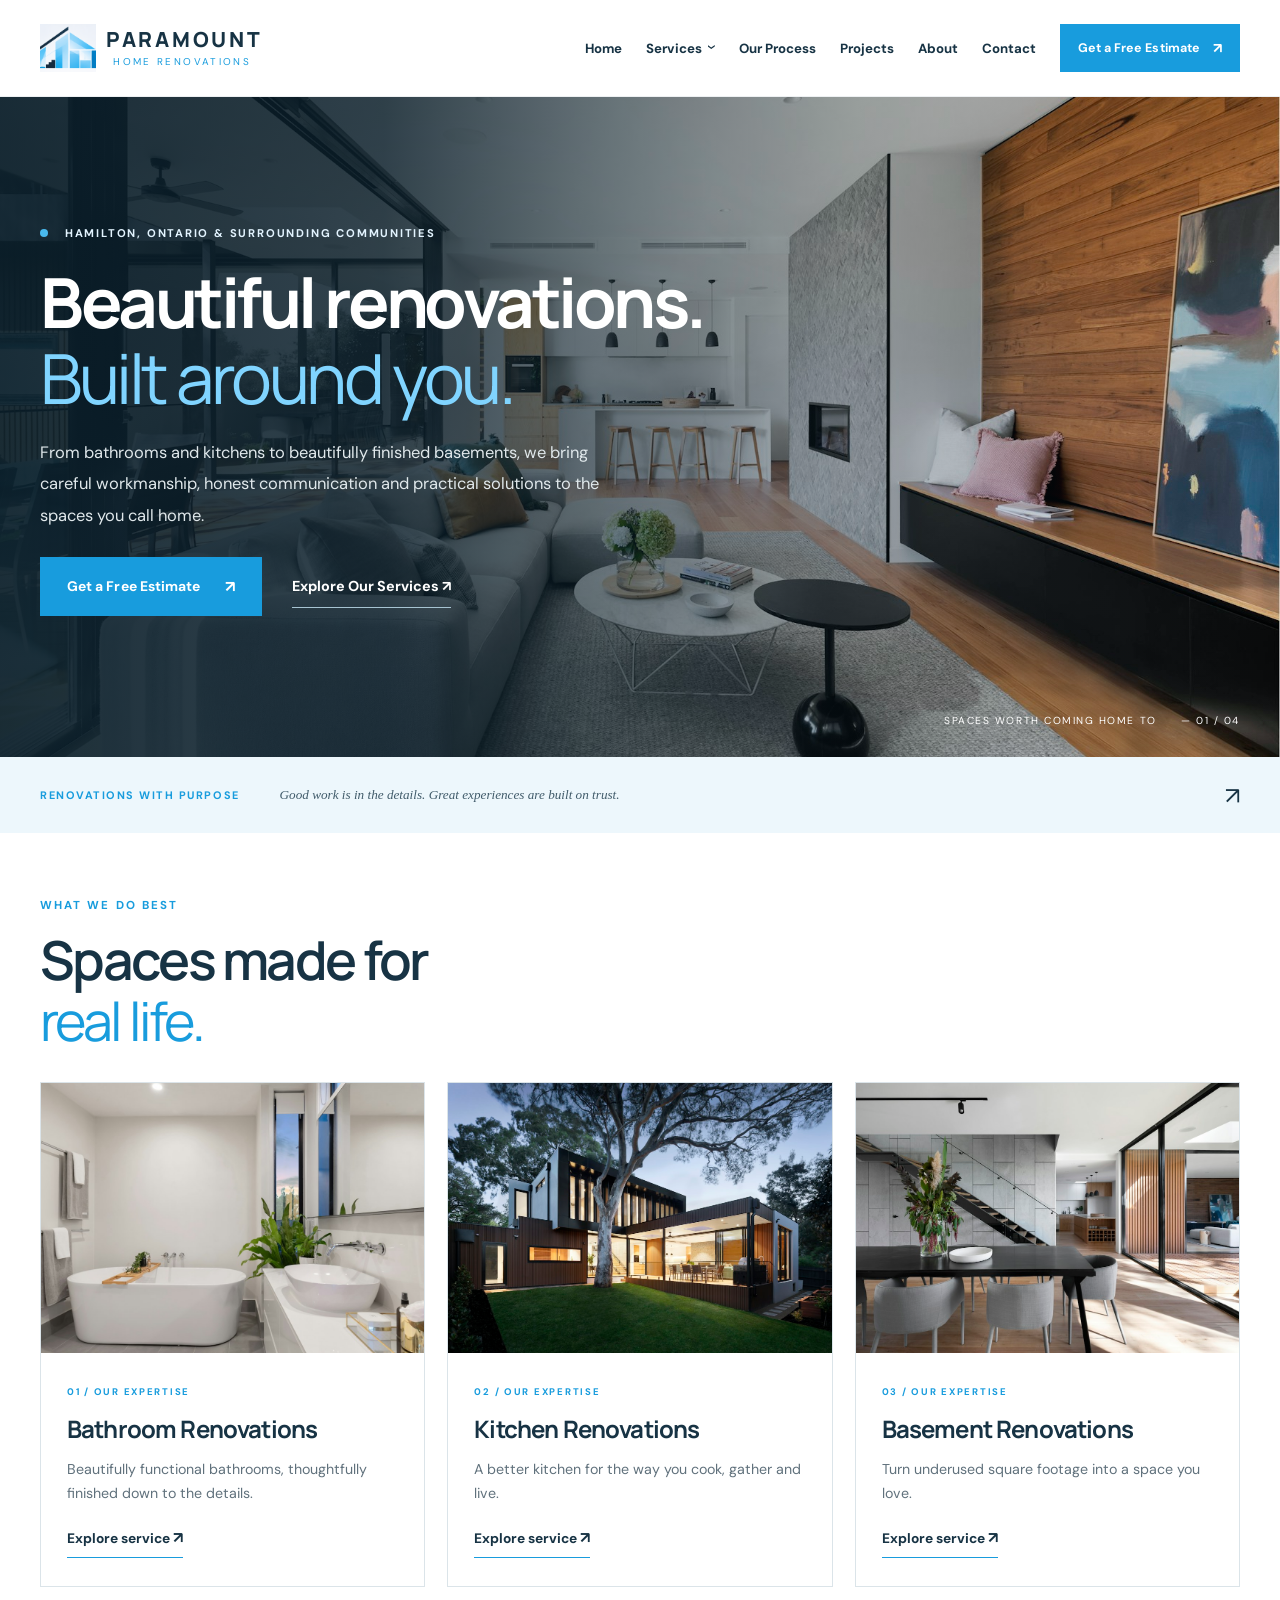
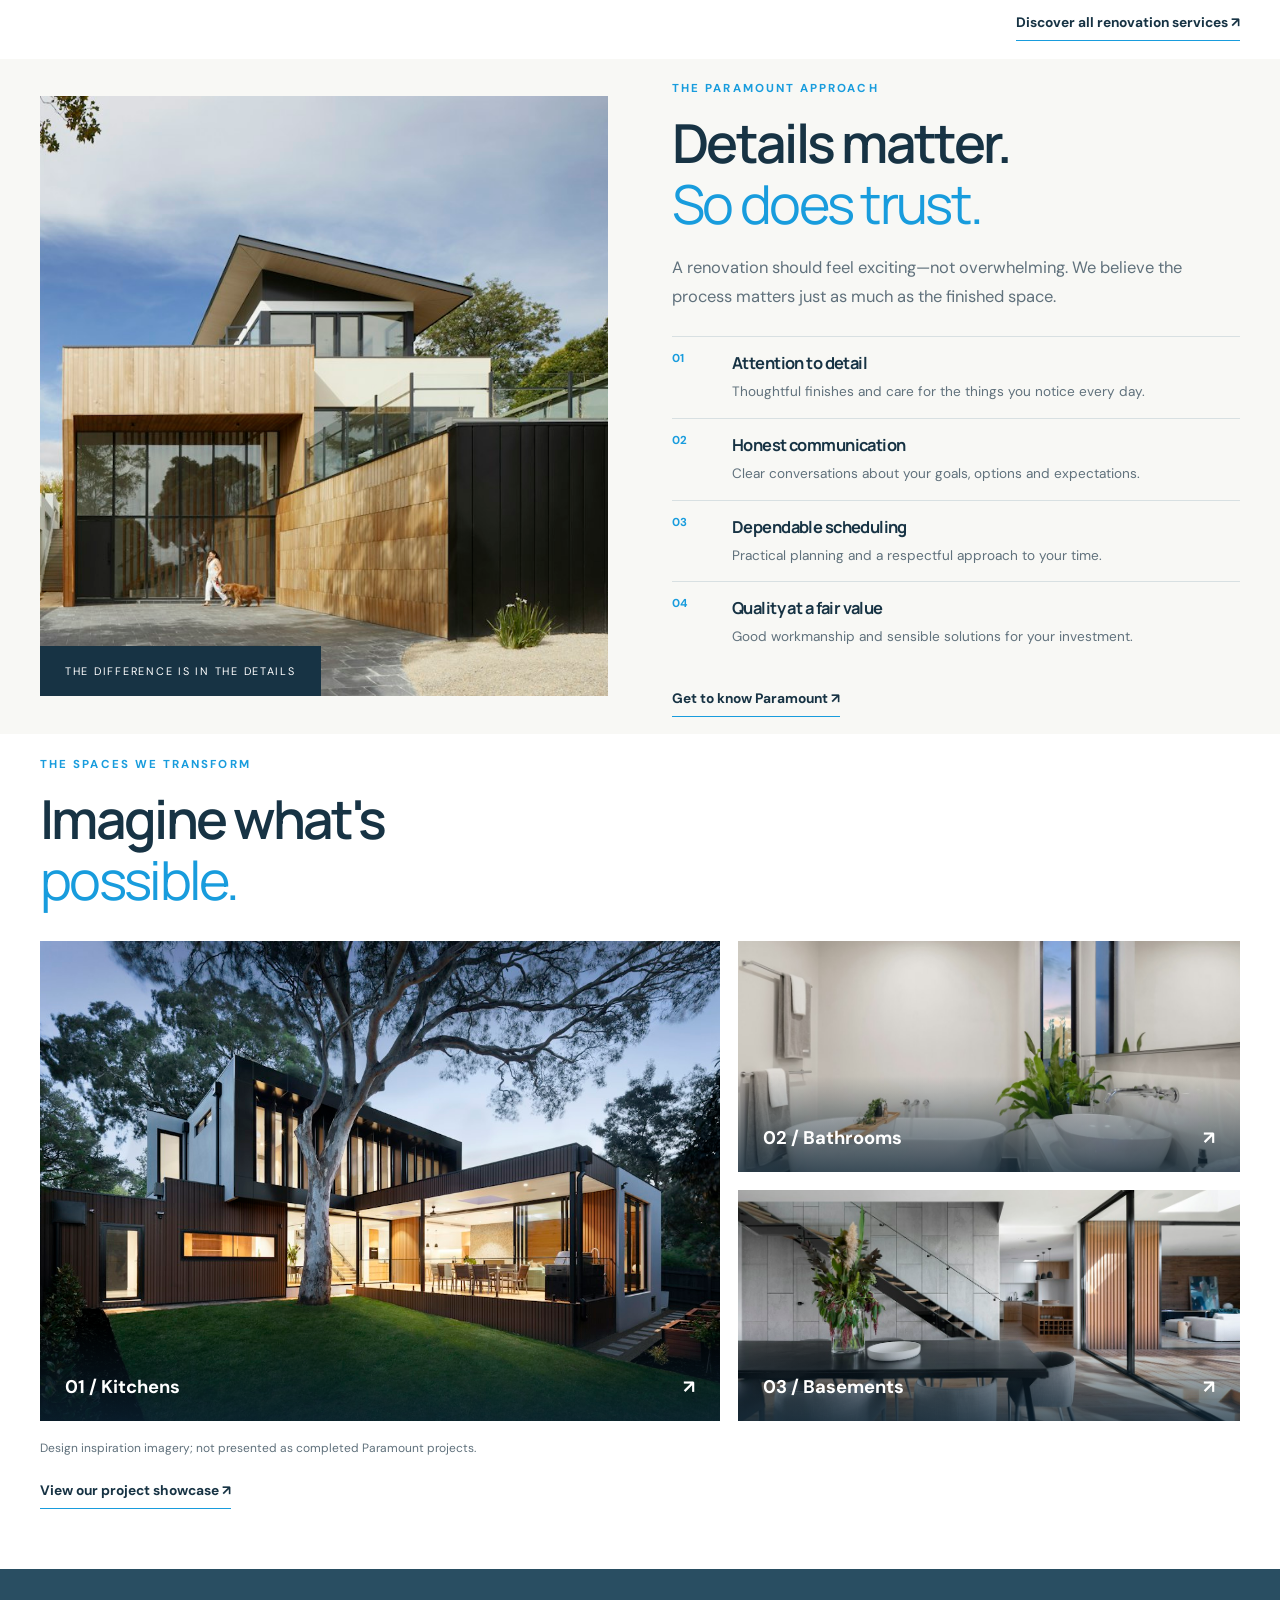
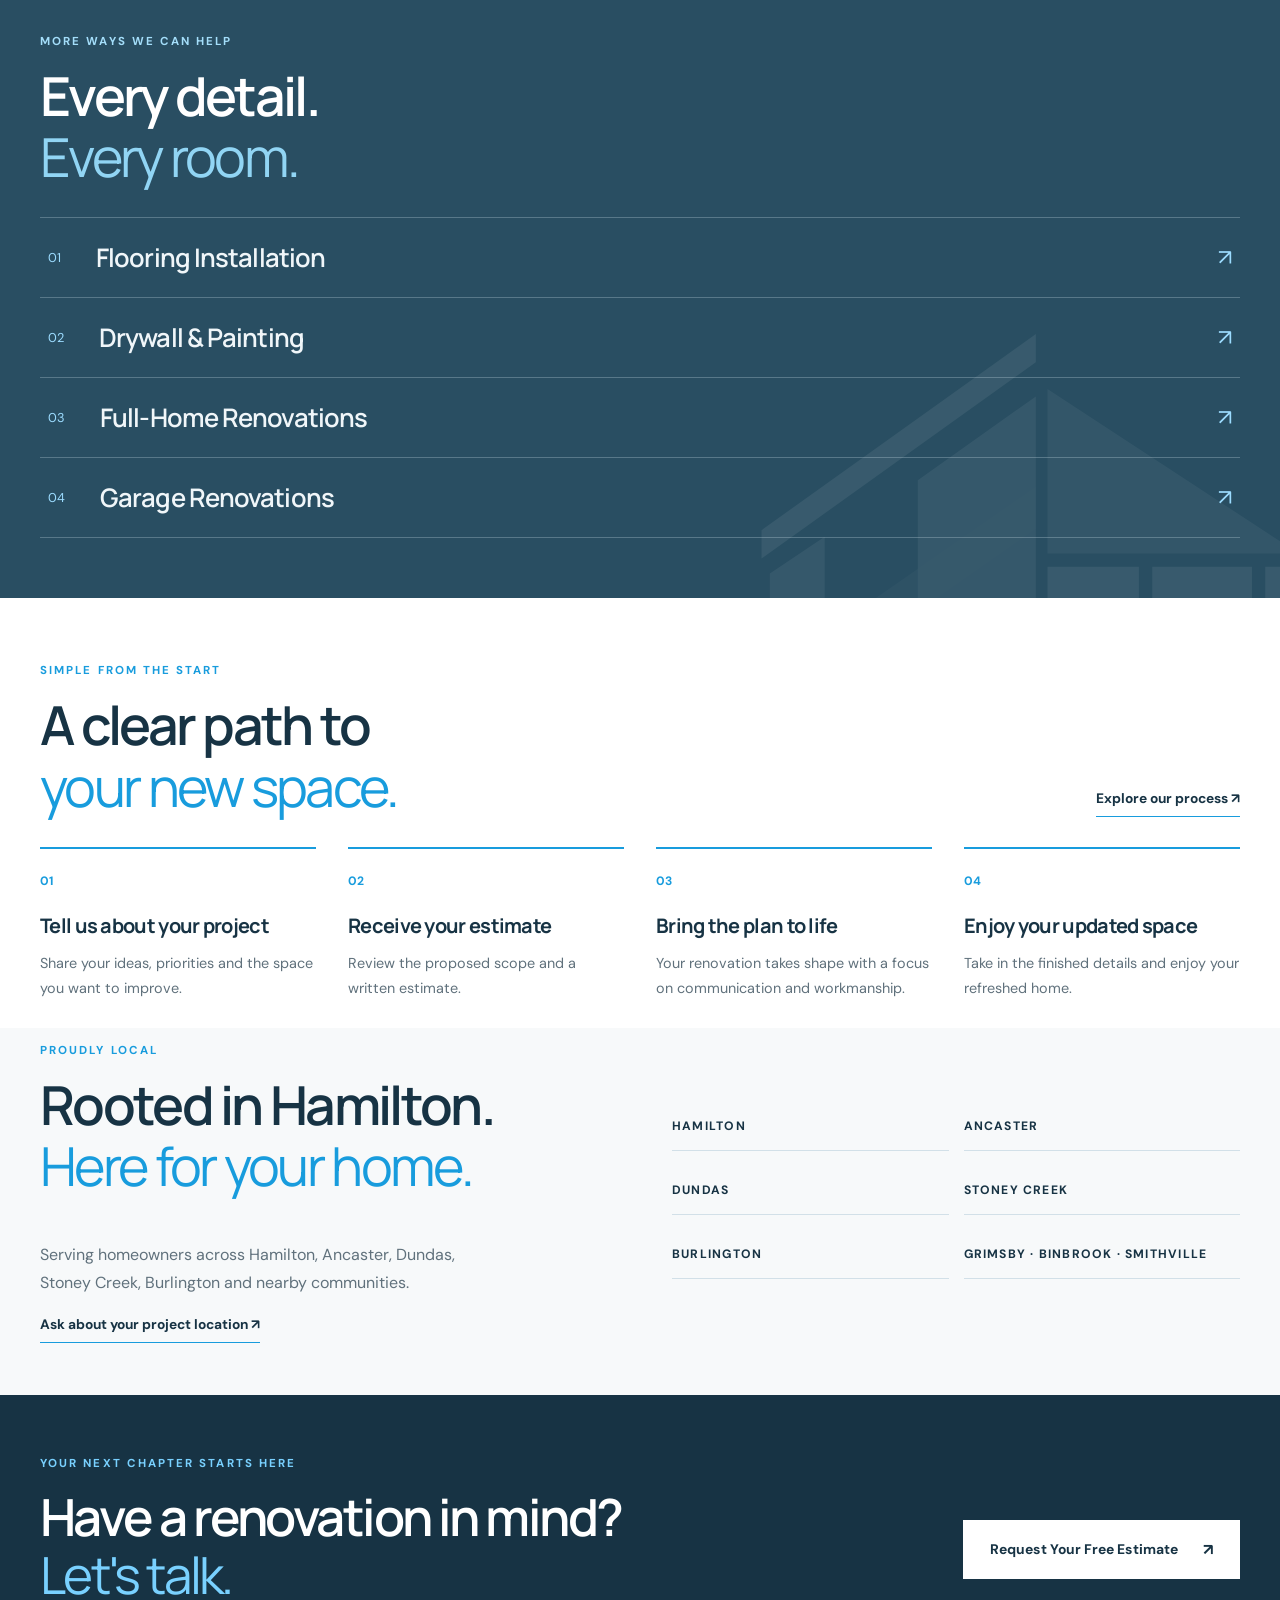
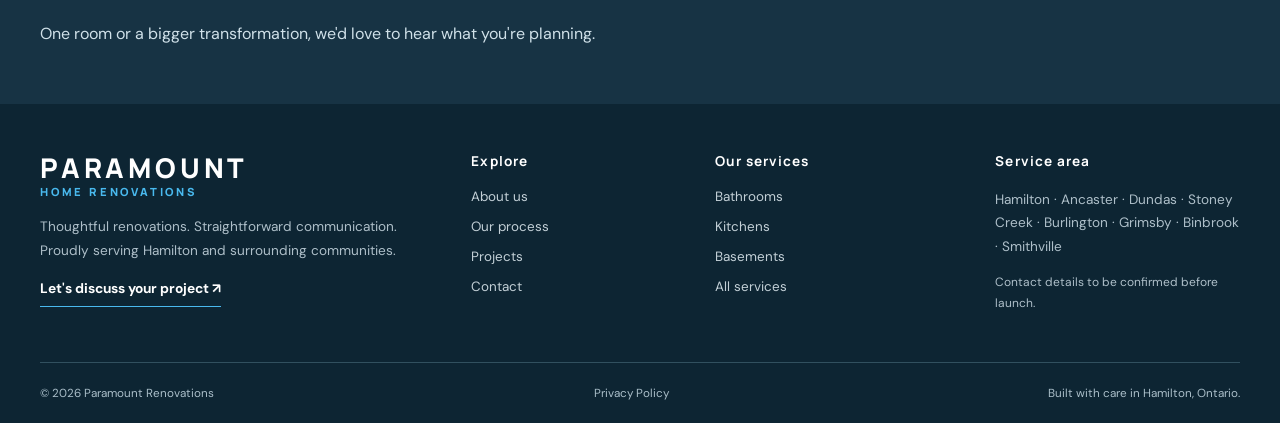
==== commit ba015593: "Rebrand site text and social card to Paramount Renovations" ====
--- a/index.html
+++ b/index.html
@@ -1,8 +1,8 @@
-<!doctype html><html lang="en-CA"><head><meta charset="utf-8"><meta name="viewport" content="width=device-width,initial-scale=1"><meta name="theme-color" content="#173344"><title>Home Renovations in Hamilton, Ontario | Everstone Home Renovations</title><meta name="description" content="Bathroom, kitchen and basement renovations in Hamilton and surrounding communities. Request a free estimate from Everstone Home Renovations."><meta property="og:type" content="website"><meta property="og:title" content="Home Renovations in Hamilton, Ontario | Everstone Home Renovations"><meta property="og:description" content="Bathroom, kitchen and basement renovations in Hamilton and surrounding communities. Request a free estimate from Everstone Home Renovations."><meta property="og:image" content="/assets/everstone-logo.png"><meta name="twitter:card" content="summary_large_image"><link rel="icon" href="/assets/favicon.svg" type="image/svg+xml"><link rel="stylesheet" href="/assets/style.css"><script type="application/ld+json">{"@context": "https://schema.org", "@type": "WebPage", "name": "Home Renovations in Hamilton, Ontario", "description": "Bathroom, kitchen and basement renovations in Hamilton and surrounding communities. Request a free estimate from Everstone Home Renovations.", "isPartOf": {"@type": "WebSite", "name": "Everstone Home Renovations"}}</script><script defer src="/assets/main.js"></script></head><body><a class="skip" href="#main">Skip to content</a><header class="site-header"><div class="container nav"><a href="/" class="brand" aria-label="Everstone Home Renovations — home"><span class="brand-mark"><img src="/assets/everstone-logo.png" alt="" width="68" height="60"></span><span class="brand-text"><strong>EVERSTONE</strong><small>HOME RENOVATIONS</small></span></a><button class="menu-toggle" aria-label="Open navigation" aria-expanded="false" aria-controls="nav-links"><span></span><span></span><span></span></button><nav id="nav-links" class="nav-links" aria-label="Primary navigation"><a href="/">Home</a><div class="nav-dropdown"><a href="/services/">Services <span aria-hidden="true">⌄</span></a><div class="dropdown-menu"><a href="/bathroom-renovations/">Bathrooms</a><a href="/kitchen-renovations/">Kitchens</a><a href="/basement-renovations/">Basements</a><a href="/services/">All services</a></div></div><a href="/our-process/">Our Process</a><a href="/projects/">Projects</a><a href="/about/">About</a><a href="/contact/">Contact</a><a class="btn btn-small" href="/contact/">Get a Free Estimate <span aria-hidden="true">↗</span></a></nav></div></header><main id="main"><section class="hero"><div class="hero-image"><img class="" src="/assets/local/6d21b4d715ae3e7d0257.jpg" alt="Bright, inviting renovated living room with natural finishes" loading="eager" decoding="async"></div><div class="hero-shade"></div><div class="container hero-content"><div class="hero-copy"><div class="hero-location"><span class="dot"></span> HAMILTON, ONTARIO & SURROUNDING COMMUNITIES</div><h1>Beautiful renovations.<br><em>Built around you.</em></h1><p>From bathrooms and kitchens to beautifully finished basements, we bring careful workmanship, honest communication and practical solutions to the spaces you call home.</p><div class="hero-actions"><a href="/contact/" class="btn">Get a Free Estimate <span aria-hidden="true">↗</span></a><a href="/services/" class="btn-ghost">Explore Our Services <span aria-hidden="true">↗</span></a></div></div></div><div class="hero-side-note">SPACES WORTH COMING HOME TO <span>— 01 / 04</span></div></section>
-<section class="intro-strip"><div class="container intro-strip-inner"><span>RENOVATIONS WITH PURPOSE</span><p>Good work is in the details. Great experiences are built on trust.</p><a href="/about/" aria-label="Learn about Everstone">↗</a></div></section>
+<!doctype html><html lang="en-CA"><head><meta charset="utf-8"><meta name="viewport" content="width=device-width,initial-scale=1"><meta name="theme-color" content="#173344"><title>Home Renovations in Hamilton, Ontario | Paramount Renovations</title><meta name="description" content="Bathroom, kitchen and basement renovations in Hamilton and surrounding communities. Request a free estimate from Paramount Renovations."><link rel="icon" href="/assets/favicon.svg" type="image/svg+xml"><link rel="stylesheet" href="/assets/style.css"><script defer src="/assets/main.js"></script><meta name="robots" content="noindex,nofollow"><link rel="canonical" href="https://paramount.example/"><meta property="og:title" content="Home Renovations in Hamilton, Ontario | Paramount Renovations"><meta property="og:description" content="Bathroom, kitchen and basement renovations in Hamilton and surrounding communities. Request a free estimate from Paramount Renovations."><meta property="og:type" content="website"><meta property="og:site_name" content="Paramount Renovations"><meta property="og:locale" content="en_CA"><meta property="og:url" content="https://paramount.example/"><meta property="og:image" content="https://paramount.example/assets/social/paramount.0559d5e570a6.png"><meta property="og:image:secure_url" content="https://paramount.example/assets/social/paramount.0559d5e570a6.png"><meta property="og:image:type" content="image/png"><meta property="og:image:width" content="1200"><meta property="og:image:height" content="630"><meta property="og:image:alt" content="Paramount Renovations"><meta name="twitter:card" content="summary_large_image"><meta name="twitter:title" content="Home Renovations in Hamilton, Ontario | Paramount Renovations"><meta name="twitter:description" content="Bathroom, kitchen and basement renovations in Hamilton and surrounding communities. Request a free estimate from Paramount Renovations."><meta name="twitter:image" content="https://paramount.example/assets/social/paramount.0559d5e570a6.png"><meta name="twitter:image:alt" content="Paramount Renovations"><script type="application/ld+json">{"@context": "https://schema.org", "@type": "WebPage", "name": "Home Renovations in Hamilton, Ontario", "description": "Bathroom, kitchen and basement renovations in Hamilton and surrounding communities. Request a free estimate from Paramount Renovations.", "isPartOf": {"@type": "WebSite", "name": "Paramount Renovations"}, "url": "https://paramount.example/"}</script></head><body><a class="skip" href="#main">Skip to content</a><header class="site-header"><div class="container nav"><a href="/" class="brand" aria-label="Paramount Renovations — home"><span class="brand-mark"><img src="/assets/paramount-logo.png" alt="" width="68" height="60"></span><span class="brand-text"><strong>PARAMOUNT</strong><small>HOME RENOVATIONS</small></span></a><button type="button" class="menu-toggle" aria-label="Open navigation" aria-expanded="false" aria-controls="nav-links"><span></span><span></span><span></span></button><nav id="nav-links" class="nav-links" aria-label="Primary navigation"><a href="/">Home</a><div class="nav-dropdown"><a href="/services/">Services <span aria-hidden="true">⌄</span></a><div class="dropdown-menu"><a href="/bathroom-renovations/">Bathrooms</a><a href="/kitchen-renovations/">Kitchens</a><a href="/basement-renovations/">Basements</a><a href="/services/">All services</a></div></div><a href="/our-process/">Our Process</a><a href="/projects/">Projects</a><a href="/about/">About</a><a href="/contact/">Contact</a><a class="btn btn-small" href="/contact/">Get a Free Estimate <span aria-hidden="true">↗</span></a></nav></div></header><main id="main"><section class="hero"><div class="hero-image"><img class="" src="/assets/local/6d21b4d715ae3e7d0257.jpg" alt="Bright, inviting renovated living room with natural finishes" loading="eager" decoding="async"></div><div class="hero-shade"></div><div class="container hero-content"><div class="hero-copy"><div class="hero-location"><span class="dot"></span> HAMILTON, ONTARIO &amp; SURROUNDING COMMUNITIES</div><h1>Beautiful renovations.<br><em>Built around you.</em></h1><p>From bathrooms and kitchens to beautifully finished basements, we bring careful workmanship, honest communication and practical solutions to the spaces you call home.</p><div class="hero-actions"><a href="/contact/" class="btn">Get a Free Estimate <span aria-hidden="true">↗</span></a><a href="/services/" class="btn-ghost">Explore Our Services <span aria-hidden="true">↗</span></a></div></div></div><div class="hero-side-note">SPACES WORTH COMING HOME TO <span>— 01 / 04</span></div></section>
+<section class="intro-strip"><div class="container intro-strip-inner"><span>RENOVATIONS WITH PURPOSE</span><p>Good work is in the details. Great experiences are built on trust.</p><a href="/about/" aria-label="Learn about Paramount">↗</a></div></section>
 <section class="section services-section"><div class="container"><div class="section-head"><div><span class="eyebrow">WHAT WE DO BEST</span><h2>Spaces made for<br><em>real life.</em></h2></div></div><div class="service-grid"><a class="service-card" href="/bathroom-renovations/"><div class="service-photo"><img class="" src="/assets/local/ac1d2dbcba702c855200.jpg" alt="Design inspiration for bathroom renovations" loading="lazy" decoding="async"></div><div class="service-card-bottom"><span class="eyebrow">01 / OUR EXPERTISE</span><h3>Bathroom Renovations</h3><p>Beautifully functional bathrooms, thoughtfully finished down to the details.</p><span class="text-link">Explore service <span aria-hidden="true">↗</span></span></div></a><a class="service-card" href="/kitchen-renovations/"><div class="service-photo"><img class="" src="/assets/local/37c5f8483d20fa475c7d.jpg" alt="Design inspiration for kitchen renovations" loading="lazy" decoding="async"></div><div class="service-card-bottom"><span class="eyebrow">02 / OUR EXPERTISE</span><h3>Kitchen Renovations</h3><p>A better kitchen for the way you cook, gather and live.</p><span class="text-link">Explore service <span aria-hidden="true">↗</span></span></div></a><a class="service-card" href="/basement-renovations/"><div class="service-photo"><img class="" src="/assets/local/5240c773ec338694ab00.jpg" alt="Design inspiration for basement renovations" loading="lazy" decoding="async"></div><div class="service-card-bottom"><span class="eyebrow">03 / OUR EXPERTISE</span><h3>Basement Renovations</h3><p>Turn underused square footage into a space you love.</p><span class="text-link">Explore service <span aria-hidden="true">↗</span></span></div></a></div><div class="section-bottom-link"><a class="text-link" href="/services/">Discover all renovation services ↗</a></div></div></section>
-<section class="feature-section"><div class="container feature-grid"><div class="feature-photo"><img class="" src="/assets/local/6ef5735aa177d9299f95.jpg" alt="Warm contemporary living space with considered interior finishes" loading="lazy" decoding="async"><span class="photo-caption">THE DIFFERENCE IS IN THE DETAILS</span></div><div class="feature-copy"><span class="eyebrow">THE EVERSTONE APPROACH</span><h2>Details matter.<br><em>So does trust.</em></h2><p class="feature-lead">A renovation should feel exciting—not overwhelming. We believe the process matters just as much as the finished space.</p><div class="values"><div><span>01</span><div><h3>Attention to detail</h3><p>Thoughtful finishes and care for the things you notice every day.</p></div></div><div><span>02</span><div><h3>Honest communication</h3><p>Clear conversations about your goals, options and expectations.</p></div></div><div><span>03</span><div><h3>Dependable scheduling</h3><p>Practical planning and a respectful approach to your time.</p></div></div><div><span>04</span><div><h3>Quality at a fair value</h3><p>Good workmanship and sensible solutions for your investment.</p></div></div></div><a class="text-link" href="/about/">Get to know Everstone ↗</a></div></div></section>
-<section class="section showcase-section"><div class="container"><div class="section-head"><div><span class="eyebrow">THE SPACES WE TRANSFORM</span><h2>Imagine what's<br><em>possible.</em></h2></div></div><div class="showcase-grid"><a href="/kitchen-renovations/" class="showcase-large"><img class="" src="/assets/local/37c5f8483d20fa475c7d.jpg" alt="Kitchen design inspiration" loading="lazy" decoding="async"><span>01 / Kitchens <b>↗</b></span></a><div class="showcase-side"><a href="/bathroom-renovations/"><img class="" src="/assets/local/ac1d2dbcba702c855200.jpg" alt="Bathroom design inspiration" loading="lazy" decoding="async"><span>02 / Bathrooms <b>↗</b></span></a><a href="/basement-renovations/"><img class="" src="/assets/local/5240c773ec338694ab00.jpg" alt="Finished living space inspiration" loading="lazy" decoding="async"><span>03 / Basements <b>↗</b></span></a></div></div><p class="disclosure">Design inspiration imagery; not presented as completed Everstone projects.</p><a href="/projects/" class="text-link">View our project showcase ↗</a></div></section>
-<section class="section additional-section service-band"><div class="container"><div class="section-head"><div><span class="eyebrow">MORE WAYS WE CAN HELP</span><h2>Every detail.<br><em>Every room.</em></h2></div></div><div class="additional-list"><a href="/flooring/"><span>01</span><h3>Flooring Installation</h3><span class="arrow">↗</span></a><a href="/drywall-painting/"><span>02</span><h3>Drywall & Painting</h3><span class="arrow">↗</span></a><a href="/full-home-renovations/"><span>03</span><h3>Full-Home Renovations</h3><span class="arrow">↗</span></a><a href="/garage-renovations/"><span>04</span><h3>Garage Renovations</h3><span class="arrow">↗</span></a></div></div></section>
+<section class="feature-section"><div class="container feature-grid"><div class="feature-photo"><img class="" src="/assets/local/6ef5735aa177d9299f95.jpg" alt="Warm contemporary living space with considered interior finishes" loading="lazy" decoding="async"><span class="photo-caption">THE DIFFERENCE IS IN THE DETAILS</span></div><div class="feature-copy"><span class="eyebrow">THE PARAMOUNT APPROACH</span><h2>Details matter.<br><em>So does trust.</em></h2><p class="feature-lead">A renovation should feel exciting—not overwhelming. We believe the process matters just as much as the finished space.</p><div class="values"><div><span>01</span><div><h3>Attention to detail</h3><p>Thoughtful finishes and care for the things you notice every day.</p></div></div><div><span>02</span><div><h3>Honest communication</h3><p>Clear conversations about your goals, options and expectations.</p></div></div><div><span>03</span><div><h3>Dependable scheduling</h3><p>Practical planning and a respectful approach to your time.</p></div></div><div><span>04</span><div><h3>Quality at a fair value</h3><p>Good workmanship and sensible solutions for your investment.</p></div></div></div><a class="text-link" href="/about/">Get to know Paramount ↗</a></div></div></section>
+<section class="section showcase-section"><div class="container"><div class="section-head"><div><span class="eyebrow">THE SPACES WE TRANSFORM</span><h2>Imagine what's<br><em>possible.</em></h2></div></div><div class="showcase-grid"><a href="/kitchen-renovations/" class="showcase-large"><img class="" src="/assets/local/37c5f8483d20fa475c7d.jpg" alt="Kitchen design inspiration" loading="lazy" decoding="async"><span>01 / Kitchens <b>↗</b></span></a><div class="showcase-side"><a href="/bathroom-renovations/"><img class="" src="/assets/local/ac1d2dbcba702c855200.jpg" alt="Bathroom design inspiration" loading="lazy" decoding="async"><span>02 / Bathrooms <b>↗</b></span></a><a href="/basement-renovations/"><img class="" src="/assets/local/5240c773ec338694ab00.jpg" alt="Finished living space inspiration" loading="lazy" decoding="async"><span>03 / Basements <b>↗</b></span></a></div></div><p class="disclosure">Design inspiration imagery; not presented as completed Paramount projects.</p><a href="/projects/" class="text-link">View our project showcase ↗</a></div></section>
+<section class="section additional-section service-band"><div class="container"><div class="section-head"><div><span class="eyebrow">MORE WAYS WE CAN HELP</span><h2>Every detail.<br><em>Every room.</em></h2></div></div><div class="additional-list"><a href="/flooring/"><span>01</span><h3>Flooring Installation</h3><span class="arrow">↗</span></a><a href="/drywall-painting/"><span>02</span><h3>Drywall &amp; Painting</h3><span class="arrow">↗</span></a><a href="/full-home-renovations/"><span>03</span><h3>Full-Home Renovations</h3><span class="arrow">↗</span></a><a href="/garage-renovations/"><span>04</span><h3>Garage Renovations</h3><span class="arrow">↗</span></a></div></div></section>
 <section class="section process-section"><div class="container"><div class="section-head"><div><span class="eyebrow">SIMPLE FROM THE START</span><h2>A clear path to<br><em>your new space.</em></h2></div><a href="/our-process/" class="text-link">Explore our process ↗</a></div><div class="process-grid"><div class="process-step"><span class="step-num">01</span><h3>Tell us about your project</h3><p>Share your ideas, priorities and the space you want to improve.</p></div><div class="process-step"><span class="step-num">02</span><h3>Receive your estimate</h3><p>Review the proposed scope and a written estimate.</p></div><div class="process-step"><span class="step-num">03</span><h3>Bring the plan to life</h3><p>Your renovation takes shape with a focus on communication and workmanship.</p></div><div class="process-step"><span class="step-num">04</span><h3>Enjoy your updated space</h3><p>Take in the finished details and enjoy your refreshed home.</p></div></div></div></section>
-<section class="local-section"><div class="container local-grid"><div><span class="eyebrow">PROUDLY LOCAL</span><h2>Rooted in Hamilton.<br><em>Here for your home.</em></h2><p>Serving homeowners across Hamilton, Ancaster, Dundas, Stoney Creek, Burlington and nearby communities.</p><a href="/contact/" class="text-link">Ask about your project location ↗</a></div><div class="location-list"><span>HAMILTON</span><span>ANCASTER</span><span>DUNDAS</span><span>STONEY CREEK</span><span>BURLINGTON</span><span>GRIMSBY · BINBROOK · SMITHVILLE</span></div></div></section><section class="final-cta"><div class="container final-cta-inner"><div><span class="eyebrow eyebrow-light">YOUR NEXT CHAPTER STARTS HERE</span><h2>Have a renovation in mind?<br><em>Let's talk.</em></h2><p>One room or a bigger transformation, we'd love to hear what you're planning.</p></div><a href="/contact/" class="btn btn-white">Request Your Free Estimate <span aria-hidden="true">↗</span></a></div></section></main><footer class="footer"><div class="container footer-grid"><div><a href="/" class="footer-brand">EVERSTONE<span>HOME RENOVATIONS</span></a><p>Thoughtful renovations. Straightforward communication. Proudly serving Hamilton and surrounding communities.</p><a class="text-link light" href="/contact/">Let's discuss your project ↗</a></div><div><h3>Explore</h3><a href="/about/">About us</a><a href="/our-process/">Our process</a><a href="/projects/">Projects</a><a href="/contact/">Contact</a></div><div><h3>Our services</h3><a href="/bathroom-renovations/">Bathrooms</a><a href="/kitchen-renovations/">Kitchens</a><a href="/basement-renovations/">Basements</a><a href="/services/">All services</a></div><div><h3>Service area</h3><p>Hamilton · Ancaster · Dundas · Stoney Creek · Burlington · Grimsby · Binbrook · Smithville</p><p class="footer-note">Contact details to be confirmed before launch.</p></div></div><div class="container footer-bottom"><span>© <span id="year">2026</span> Everstone Home Renovations</span><a href="/privacy-policy/">Privacy Policy</a><span>Built with care in Hamilton, Ontario.</span></div></footer></body></html>+<section class="local-section"><div class="container local-grid"><div><span class="eyebrow">PROUDLY LOCAL</span><h2>Rooted in Hamilton.<br><em>Here for your home.</em></h2><p>Serving homeowners across Hamilton, Ancaster, Dundas, Stoney Creek, Burlington and nearby communities.</p><a href="/contact/" class="text-link">Ask about your project location ↗</a></div><div class="location-list"><span>HAMILTON</span><span>ANCASTER</span><span>DUNDAS</span><span>STONEY CREEK</span><span>BURLINGTON</span><span>GRIMSBY · BINBROOK · SMITHVILLE</span></div></div></section><section class="final-cta"><div class="container final-cta-inner"><div><span class="eyebrow eyebrow-light">YOUR NEXT CHAPTER STARTS HERE</span><h2>Have a renovation in mind?<br><em>Let's talk.</em></h2><p>One room or a bigger transformation, we'd love to hear what you're planning.</p></div><a href="/contact/" class="btn btn-white">Request Your Free Estimate <span aria-hidden="true">↗</span></a></div></section></main><footer class="footer"><div class="container footer-grid"><div><a href="/" class="footer-brand">PARAMOUNT<span>HOME RENOVATIONS</span></a><p>Thoughtful renovations. Straightforward communication. Proudly serving Hamilton and surrounding communities.</p><a class="text-link light" href="/contact/">Let's discuss your project ↗</a></div><div><h3>Explore</h3><a href="/about/">About us</a><a href="/our-process/">Our process</a><a href="/projects/">Projects</a><a href="/contact/">Contact</a></div><div><h3>Our services</h3><a href="/bathroom-renovations/">Bathrooms</a><a href="/kitchen-renovations/">Kitchens</a><a href="/basement-renovations/">Basements</a><a href="/services/">All services</a></div><div><h3>Service area</h3><p>Hamilton · Ancaster · Dundas · Stoney Creek · Burlington · Grimsby · Binbrook · Smithville</p><p class="footer-note">Contact details to be confirmed before launch.</p></div></div><div class="container footer-bottom"><span>© <span id="year">2026</span> Paramount Renovations</span><a href="/privacy-policy/">Privacy Policy</a><span>Built with care in Hamilton, Ontario.</span></div></footer></body></html>
--- a/assets/style.css
+++ b/assets/style.css
@@ -172,7 +172,7 @@
 }
 /* Related-service band: lighter than the closing navy CTA, with a quiet brand mark. */
 :is(.related,.service-band){position:relative;isolation:isolate;overflow:hidden;background:#294e62;color:#fff}
-:is(.related,.service-band)::before{content:"";position:absolute;z-index:0;pointer-events:none;width:clamp(540px,52vw,920px);aspect-ratio:4/3;right:-90px;bottom:-200px;background:url('/assets/everstone-watermark.svg') center/contain no-repeat;opacity:.065}
+:is(.related,.service-band)::before{content:"";position:absolute;z-index:0;pointer-events:none;width:clamp(540px,52vw,920px);aspect-ratio:4/3;right:-90px;bottom:-200px;background:url('/assets/paramount-watermark.svg') center/contain no-repeat;opacity:.065}
 :is(.related,.service-band)>.container{position:relative;z-index:1}
 :is(.related,.service-band) h2{color:#fff}
 :is(.related,.service-band) h2 em{color:#91d5f4}
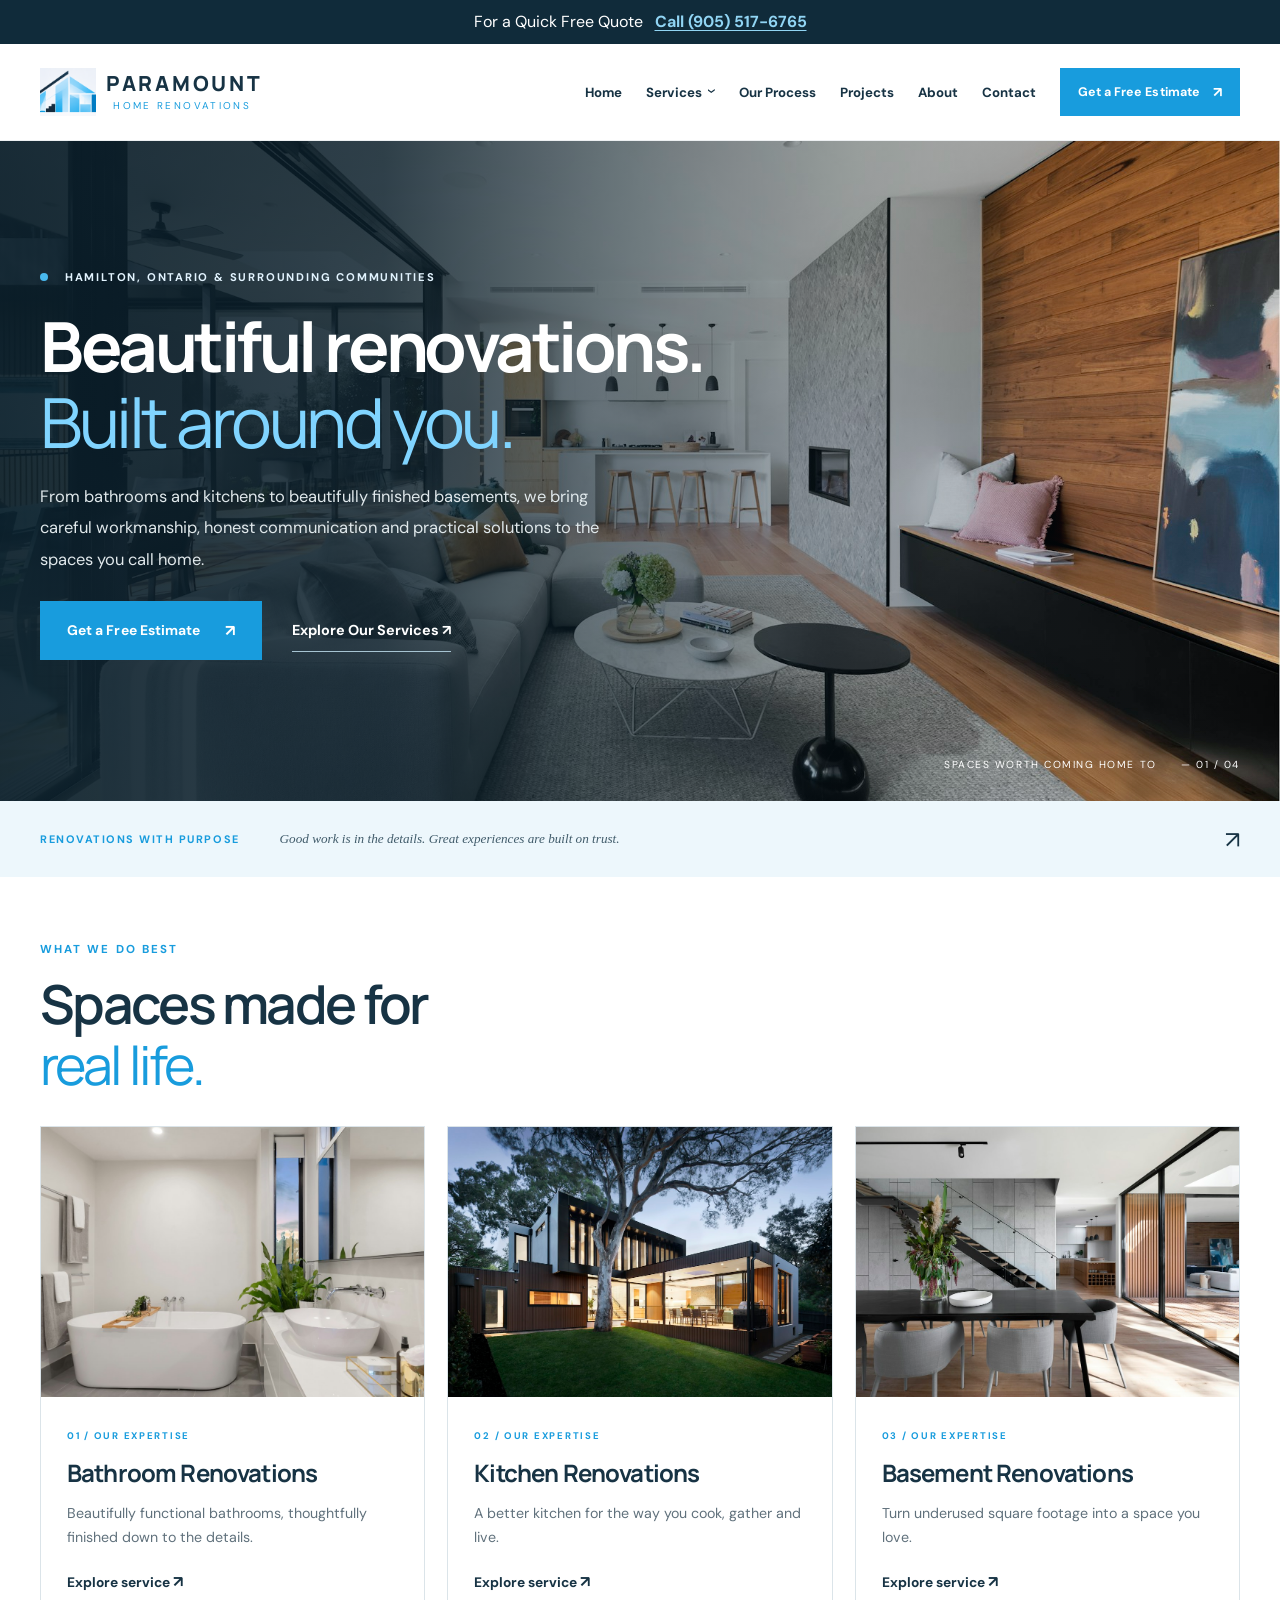
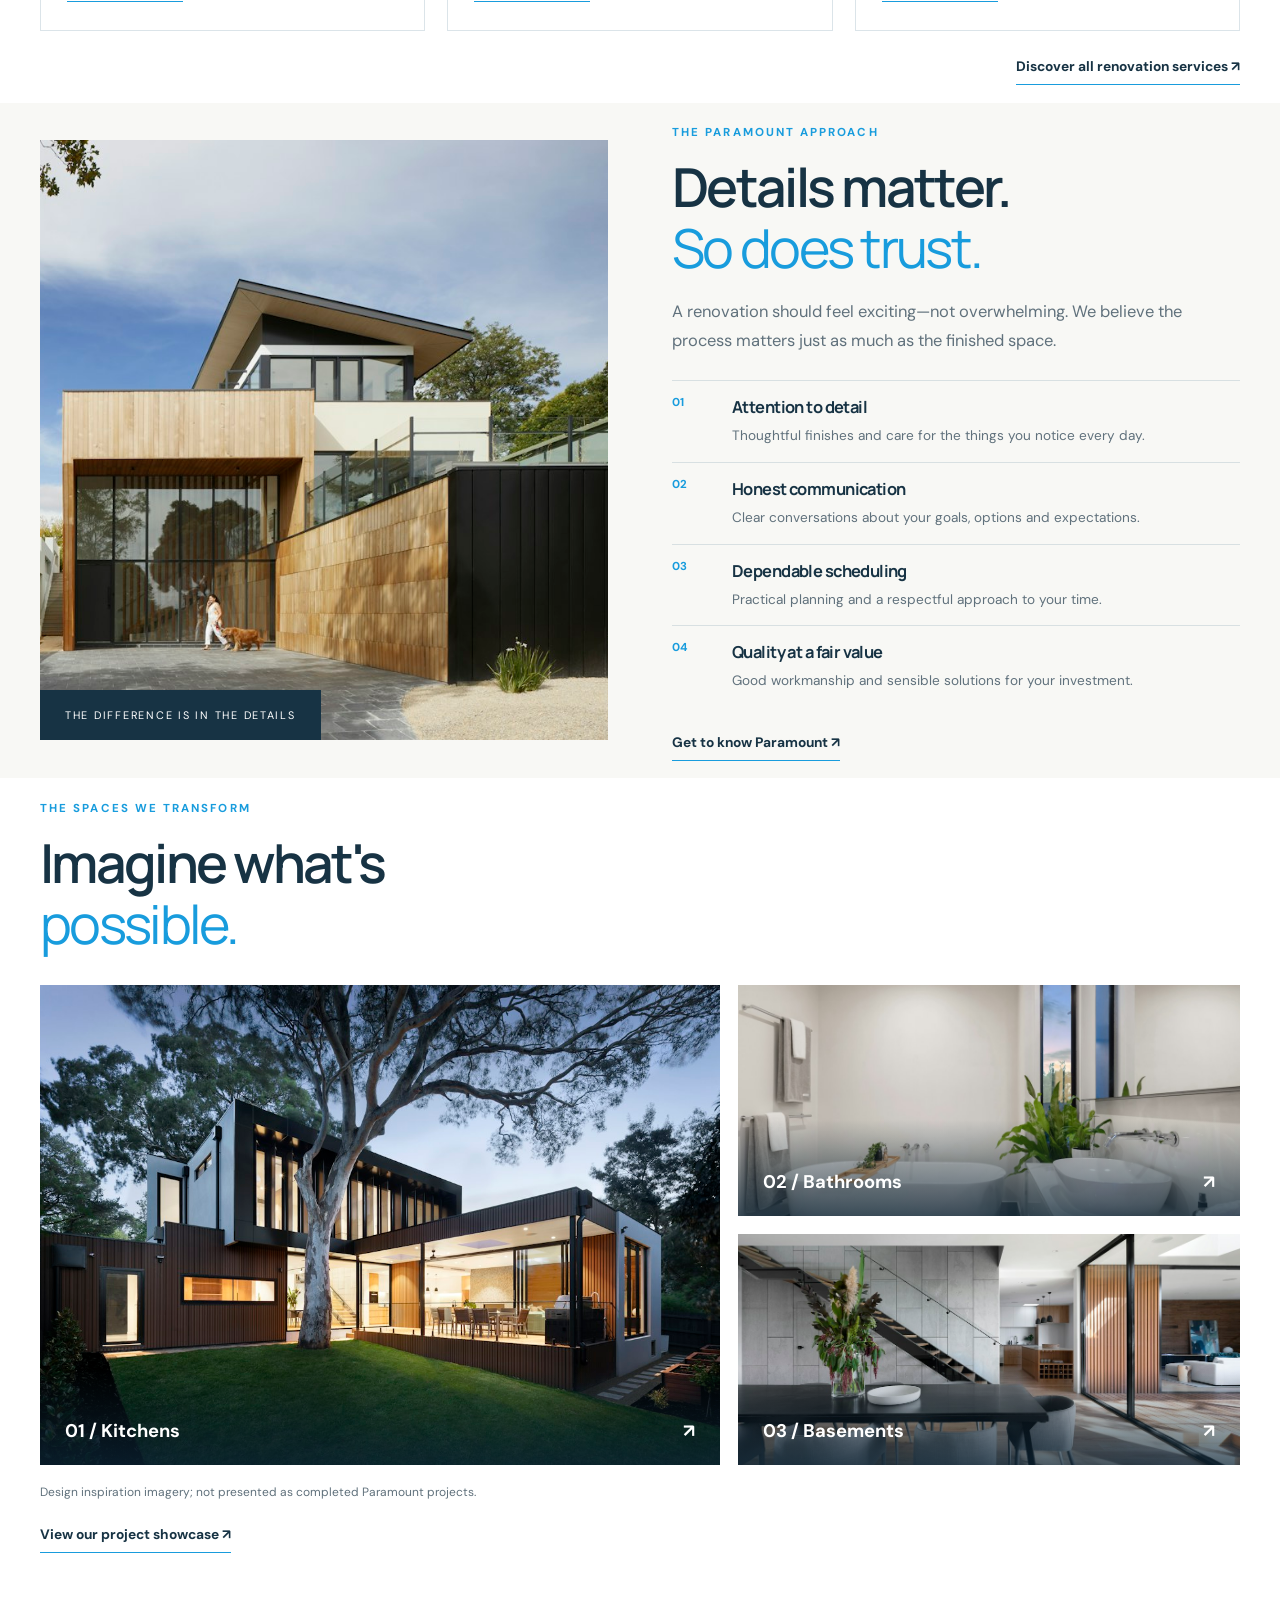
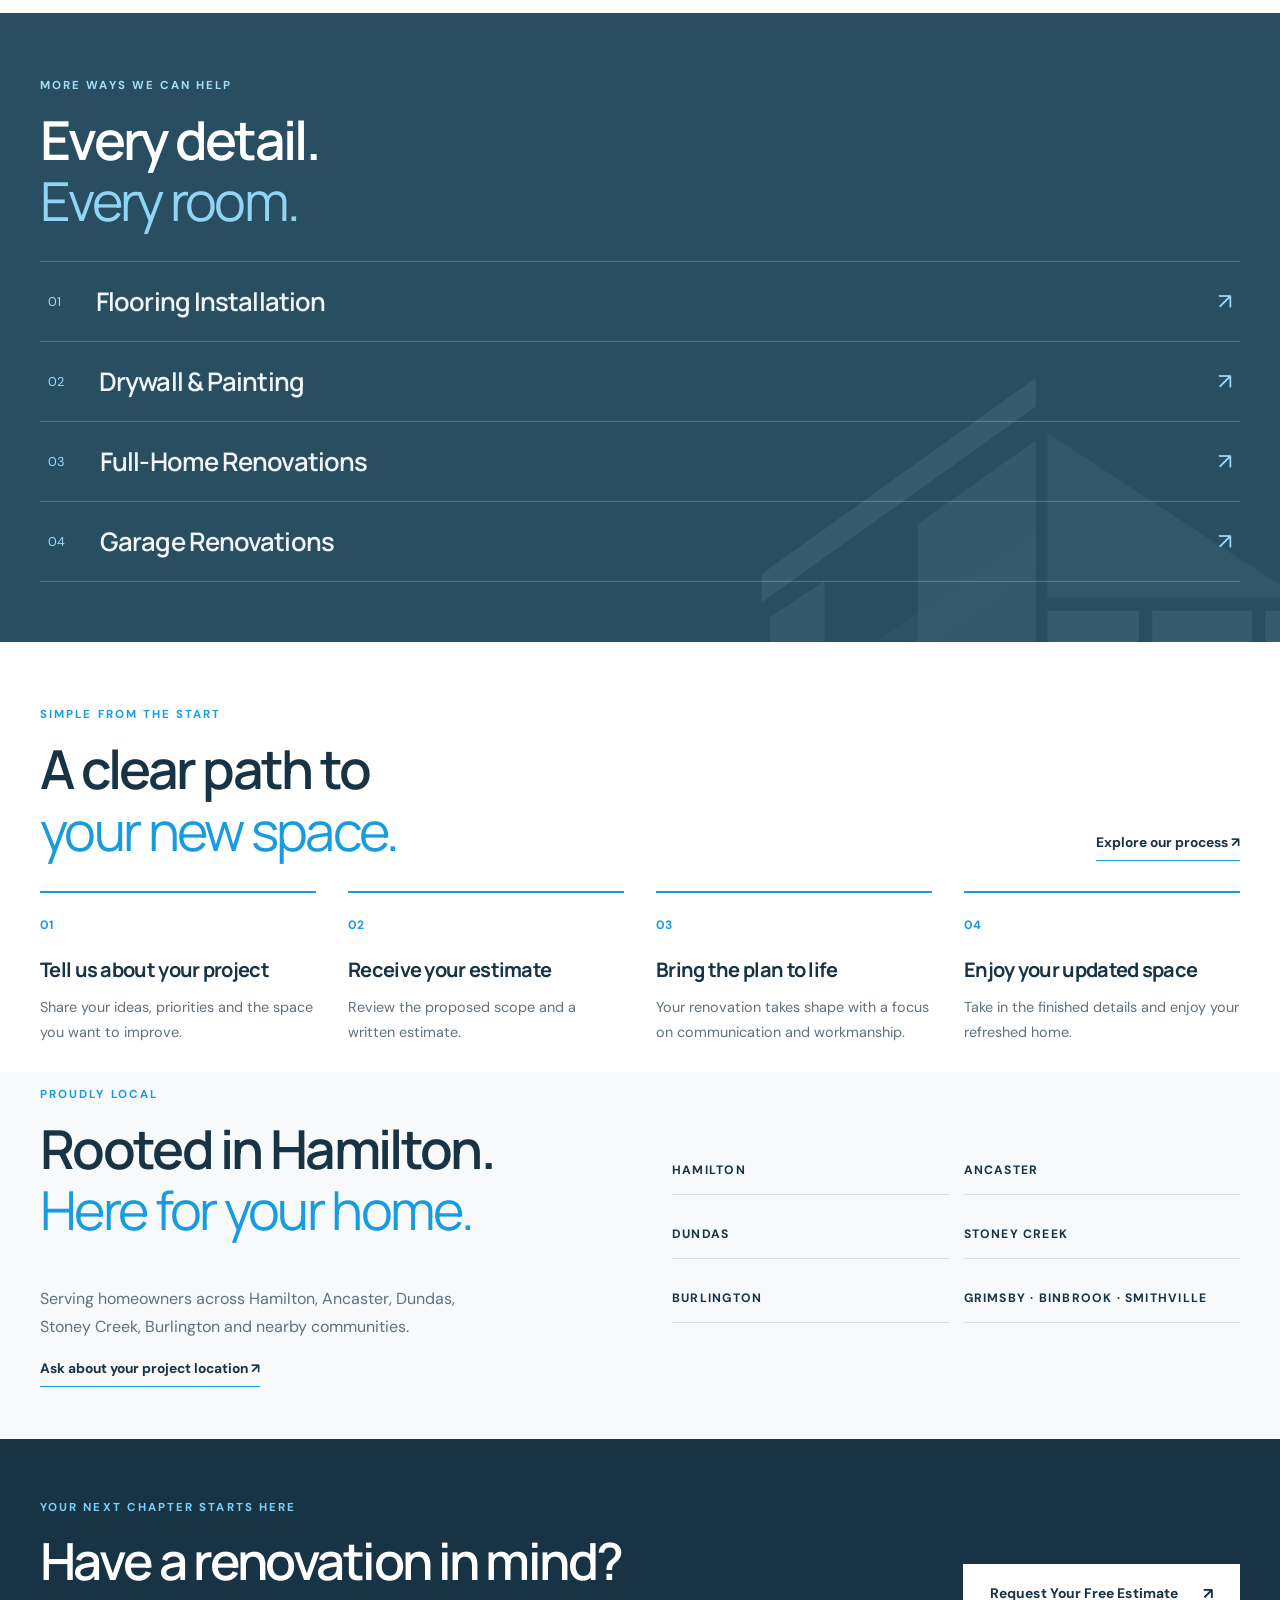
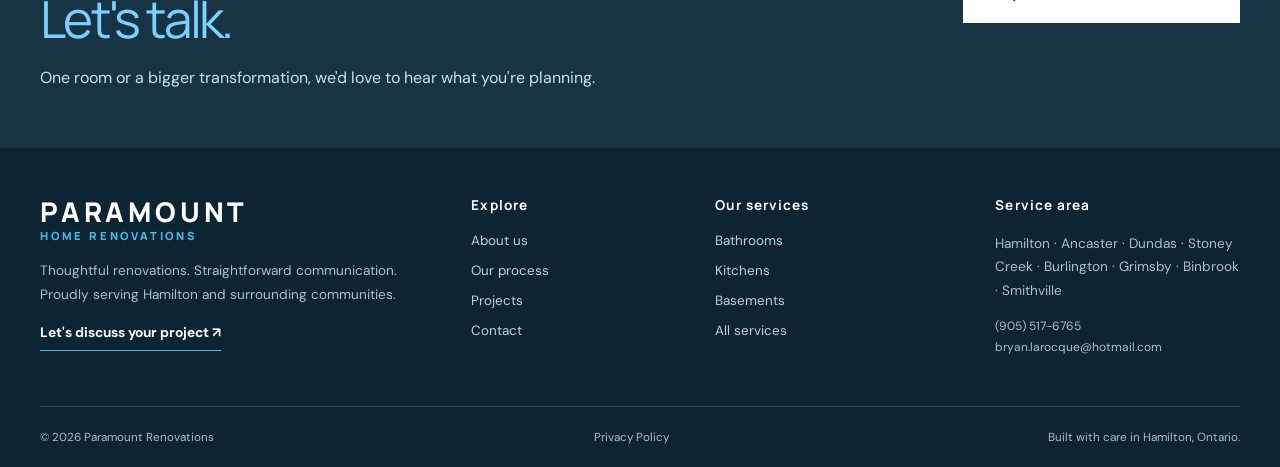
==== commit 556f6f44: "Add themed desktop quote strip and mobile contact bar" ====
--- a/index.html
+++ b/index.html
@@ -1,8 +1,8 @@
-<!doctype html><html lang="en-CA"><head><meta charset="utf-8"><meta name="viewport" content="width=device-width,initial-scale=1"><meta name="theme-color" content="#173344"><title>Home Renovations in Hamilton, Ontario | Paramount Renovations</title><meta name="description" content="Bathroom, kitchen and basement renovations in Hamilton and surrounding communities. Request a free estimate from Paramount Renovations."><link rel="icon" href="/assets/favicon.svg" type="image/svg+xml"><link rel="stylesheet" href="/assets/style.css"><script defer src="/assets/main.js"></script><meta name="robots" content="noindex,nofollow"><link rel="canonical" href="https://paramount.example/"><meta property="og:title" content="Home Renovations in Hamilton, Ontario | Paramount Renovations"><meta property="og:description" content="Bathroom, kitchen and basement renovations in Hamilton and surrounding communities. Request a free estimate from Paramount Renovations."><meta property="og:type" content="website"><meta property="og:site_name" content="Paramount Renovations"><meta property="og:locale" content="en_CA"><meta property="og:url" content="https://paramount.example/"><meta property="og:image" content="https://paramount.example/assets/social/paramount.0559d5e570a6.png"><meta property="og:image:secure_url" content="https://paramount.example/assets/social/paramount.0559d5e570a6.png"><meta property="og:image:type" content="image/png"><meta property="og:image:width" content="1200"><meta property="og:image:height" content="630"><meta property="og:image:alt" content="Paramount Renovations"><meta name="twitter:card" content="summary_large_image"><meta name="twitter:title" content="Home Renovations in Hamilton, Ontario | Paramount Renovations"><meta name="twitter:description" content="Bathroom, kitchen and basement renovations in Hamilton and surrounding communities. Request a free estimate from Paramount Renovations."><meta name="twitter:image" content="https://paramount.example/assets/social/paramount.0559d5e570a6.png"><meta name="twitter:image:alt" content="Paramount Renovations"><script type="application/ld+json">{"@context": "https://schema.org", "@type": "WebPage", "name": "Home Renovations in Hamilton, Ontario", "description": "Bathroom, kitchen and basement renovations in Hamilton and surrounding communities. Request a free estimate from Paramount Renovations.", "isPartOf": {"@type": "WebSite", "name": "Paramount Renovations"}, "url": "https://paramount.example/"}</script></head><body><a class="skip" href="#main">Skip to content</a><header class="site-header"><div class="container nav"><a href="/" class="brand" aria-label="Paramount Renovations — home"><span class="brand-mark"><img src="/assets/paramount-logo.png" alt="" width="68" height="60"></span><span class="brand-text"><strong>PARAMOUNT</strong><small>HOME RENOVATIONS</small></span></a><button type="button" class="menu-toggle" aria-label="Open navigation" aria-expanded="false" aria-controls="nav-links"><span></span><span></span><span></span></button><nav id="nav-links" class="nav-links" aria-label="Primary navigation"><a href="/">Home</a><div class="nav-dropdown"><a href="/services/">Services <span aria-hidden="true">⌄</span></a><div class="dropdown-menu"><a href="/bathroom-renovations/">Bathrooms</a><a href="/kitchen-renovations/">Kitchens</a><a href="/basement-renovations/">Basements</a><a href="/services/">All services</a></div></div><a href="/our-process/">Our Process</a><a href="/projects/">Projects</a><a href="/about/">About</a><a href="/contact/">Contact</a><a class="btn btn-small" href="/contact/">Get a Free Estimate <span aria-hidden="true">↗</span></a></nav></div></header><main id="main"><section class="hero"><div class="hero-image"><img class="" src="/assets/local/6d21b4d715ae3e7d0257.jpg" alt="Bright, inviting renovated living room with natural finishes" loading="eager" decoding="async"></div><div class="hero-shade"></div><div class="container hero-content"><div class="hero-copy"><div class="hero-location"><span class="dot"></span> HAMILTON, ONTARIO &amp; SURROUNDING COMMUNITIES</div><h1>Beautiful renovations.<br><em>Built around you.</em></h1><p>From bathrooms and kitchens to beautifully finished basements, we bring careful workmanship, honest communication and practical solutions to the spaces you call home.</p><div class="hero-actions"><a href="/contact/" class="btn">Get a Free Estimate <span aria-hidden="true">↗</span></a><a href="/services/" class="btn-ghost">Explore Our Services <span aria-hidden="true">↗</span></a></div></div></div><div class="hero-side-note">SPACES WORTH COMING HOME TO <span>— 01 / 04</span></div></section>
+<!doctype html><html lang="en-CA"><head><meta charset="utf-8"><meta name="viewport" content="width=device-width,initial-scale=1"><meta name="theme-color" content="#173344"><title>Home Renovations in Hamilton, Ontario | Paramount Renovations</title><meta name="description" content="Bathroom, kitchen and basement renovations in Hamilton and surrounding communities. Request a free estimate from Paramount Renovations."><link rel="icon" href="/assets/favicon.svg" type="image/svg+xml"><link rel="stylesheet" href="/assets/style.css"><script defer src="/assets/main.js"></script><meta name="robots" content="noindex,nofollow"><link rel="canonical" href="https://paramount.example/"><meta property="og:title" content="Home Renovations in Hamilton, Ontario | Paramount Renovations"><meta property="og:description" content="Bathroom, kitchen and basement renovations in Hamilton and surrounding communities. Request a free estimate from Paramount Renovations."><meta property="og:type" content="website"><meta property="og:site_name" content="Paramount Renovations"><meta property="og:locale" content="en_CA"><meta property="og:url" content="https://paramount.example/"><meta property="og:image" content="https://paramount.example/assets/social/paramount.0559d5e570a6.png"><meta property="og:image:secure_url" content="https://paramount.example/assets/social/paramount.0559d5e570a6.png"><meta property="og:image:type" content="image/png"><meta property="og:image:width" content="1200"><meta property="og:image:height" content="630"><meta property="og:image:alt" content="Paramount Renovations"><meta name="twitter:card" content="summary_large_image"><meta name="twitter:title" content="Home Renovations in Hamilton, Ontario | Paramount Renovations"><meta name="twitter:description" content="Bathroom, kitchen and basement renovations in Hamilton and surrounding communities. Request a free estimate from Paramount Renovations."><meta name="twitter:image" content="https://paramount.example/assets/social/paramount.0559d5e570a6.png"><meta name="twitter:image:alt" content="Paramount Renovations"><script type="application/ld+json">{"@context": "https://schema.org", "@type": "WebPage", "name": "Home Renovations in Hamilton, Ontario", "description": "Bathroom, kitchen and basement renovations in Hamilton and surrounding communities. Request a free estimate from Paramount Renovations.", "isPartOf": {"@type": "WebSite", "name": "Paramount Renovations"}, "url": "https://paramount.example/"}</script></head><body><a class="skip" href="#main">Skip to content</a><aside class="quote-banner" aria-label="Free renovation quote"><div class="container">For a Quick Free Quote <a href="tel:+19055176765">Call (905) 517-6765</a></div></aside><header class="site-header"><div class="container nav"><a href="/" class="brand" aria-label="Paramount Renovations — home"><span class="brand-mark"><img src="/assets/paramount-logo.png" alt="" width="68" height="60"></span><span class="brand-text"><strong>PARAMOUNT</strong><small>HOME RENOVATIONS</small></span></a><button type="button" class="menu-toggle" aria-label="Open navigation" aria-expanded="false" aria-controls="nav-links"><span></span><span></span><span></span></button><nav id="nav-links" class="nav-links" aria-label="Primary navigation"><a href="/">Home</a><div class="nav-dropdown"><a href="/services/">Services <span aria-hidden="true">⌄</span></a><div class="dropdown-menu"><a href="/bathroom-renovations/">Bathrooms</a><a href="/kitchen-renovations/">Kitchens</a><a href="/basement-renovations/">Basements</a><a href="/services/">All services</a></div></div><a href="/our-process/">Our Process</a><a href="/projects/">Projects</a><a href="/about/">About</a><a href="/contact/">Contact</a><a class="btn btn-small" href="/contact/">Get a Free Estimate <span aria-hidden="true">↗</span></a></nav></div></header><main id="main"><section class="hero"><div class="hero-image"><img class="" src="/assets/local/6d21b4d715ae3e7d0257.jpg" alt="Bright, inviting renovated living room with natural finishes" loading="eager" decoding="async"></div><div class="hero-shade"></div><div class="container hero-content"><div class="hero-copy"><div class="hero-location"><span class="dot"></span> HAMILTON, ONTARIO &amp; SURROUNDING COMMUNITIES</div><h1>Beautiful renovations.<br><em>Built around you.</em></h1><p>From bathrooms and kitchens to beautifully finished basements, we bring careful workmanship, honest communication and practical solutions to the spaces you call home.</p><div class="hero-actions"><a href="/contact/" class="btn">Get a Free Estimate <span aria-hidden="true">↗</span></a><a href="/services/" class="btn-ghost">Explore Our Services <span aria-hidden="true">↗</span></a></div></div></div><div class="hero-side-note">SPACES WORTH COMING HOME TO <span>— 01 / 04</span></div></section>
 <section class="intro-strip"><div class="container intro-strip-inner"><span>RENOVATIONS WITH PURPOSE</span><p>Good work is in the details. Great experiences are built on trust.</p><a href="/about/" aria-label="Learn about Paramount">↗</a></div></section>
 <section class="section services-section"><div class="container"><div class="section-head"><div><span class="eyebrow">WHAT WE DO BEST</span><h2>Spaces made for<br><em>real life.</em></h2></div></div><div class="service-grid"><a class="service-card" href="/bathroom-renovations/"><div class="service-photo"><img class="" src="/assets/local/ac1d2dbcba702c855200.jpg" alt="Design inspiration for bathroom renovations" loading="lazy" decoding="async"></div><div class="service-card-bottom"><span class="eyebrow">01 / OUR EXPERTISE</span><h3>Bathroom Renovations</h3><p>Beautifully functional bathrooms, thoughtfully finished down to the details.</p><span class="text-link">Explore service <span aria-hidden="true">↗</span></span></div></a><a class="service-card" href="/kitchen-renovations/"><div class="service-photo"><img class="" src="/assets/local/37c5f8483d20fa475c7d.jpg" alt="Design inspiration for kitchen renovations" loading="lazy" decoding="async"></div><div class="service-card-bottom"><span class="eyebrow">02 / OUR EXPERTISE</span><h3>Kitchen Renovations</h3><p>A better kitchen for the way you cook, gather and live.</p><span class="text-link">Explore service <span aria-hidden="true">↗</span></span></div></a><a class="service-card" href="/basement-renovations/"><div class="service-photo"><img class="" src="/assets/local/5240c773ec338694ab00.jpg" alt="Design inspiration for basement renovations" loading="lazy" decoding="async"></div><div class="service-card-bottom"><span class="eyebrow">03 / OUR EXPERTISE</span><h3>Basement Renovations</h3><p>Turn underused square footage into a space you love.</p><span class="text-link">Explore service <span aria-hidden="true">↗</span></span></div></a></div><div class="section-bottom-link"><a class="text-link" href="/services/">Discover all renovation services ↗</a></div></div></section>
 <section class="feature-section"><div class="container feature-grid"><div class="feature-photo"><img class="" src="/assets/local/6ef5735aa177d9299f95.jpg" alt="Warm contemporary living space with considered interior finishes" loading="lazy" decoding="async"><span class="photo-caption">THE DIFFERENCE IS IN THE DETAILS</span></div><div class="feature-copy"><span class="eyebrow">THE PARAMOUNT APPROACH</span><h2>Details matter.<br><em>So does trust.</em></h2><p class="feature-lead">A renovation should feel exciting—not overwhelming. We believe the process matters just as much as the finished space.</p><div class="values"><div><span>01</span><div><h3>Attention to detail</h3><p>Thoughtful finishes and care for the things you notice every day.</p></div></div><div><span>02</span><div><h3>Honest communication</h3><p>Clear conversations about your goals, options and expectations.</p></div></div><div><span>03</span><div><h3>Dependable scheduling</h3><p>Practical planning and a respectful approach to your time.</p></div></div><div><span>04</span><div><h3>Quality at a fair value</h3><p>Good workmanship and sensible solutions for your investment.</p></div></div></div><a class="text-link" href="/about/">Get to know Paramount ↗</a></div></div></section>
 <section class="section showcase-section"><div class="container"><div class="section-head"><div><span class="eyebrow">THE SPACES WE TRANSFORM</span><h2>Imagine what's<br><em>possible.</em></h2></div></div><div class="showcase-grid"><a href="/kitchen-renovations/" class="showcase-large"><img class="" src="/assets/local/37c5f8483d20fa475c7d.jpg" alt="Kitchen design inspiration" loading="lazy" decoding="async"><span>01 / Kitchens <b>↗</b></span></a><div class="showcase-side"><a href="/bathroom-renovations/"><img class="" src="/assets/local/ac1d2dbcba702c855200.jpg" alt="Bathroom design inspiration" loading="lazy" decoding="async"><span>02 / Bathrooms <b>↗</b></span></a><a href="/basement-renovations/"><img class="" src="/assets/local/5240c773ec338694ab00.jpg" alt="Finished living space inspiration" loading="lazy" decoding="async"><span>03 / Basements <b>↗</b></span></a></div></div><p class="disclosure">Design inspiration imagery; not presented as completed Paramount projects.</p><a href="/projects/" class="text-link">View our project showcase ↗</a></div></section>
 <section class="section additional-section service-band"><div class="container"><div class="section-head"><div><span class="eyebrow">MORE WAYS WE CAN HELP</span><h2>Every detail.<br><em>Every room.</em></h2></div></div><div class="additional-list"><a href="/flooring/"><span>01</span><h3>Flooring Installation</h3><span class="arrow">↗</span></a><a href="/drywall-painting/"><span>02</span><h3>Drywall &amp; Painting</h3><span class="arrow">↗</span></a><a href="/full-home-renovations/"><span>03</span><h3>Full-Home Renovations</h3><span class="arrow">↗</span></a><a href="/garage-renovations/"><span>04</span><h3>Garage Renovations</h3><span class="arrow">↗</span></a></div></div></section>
 <section class="section process-section"><div class="container"><div class="section-head"><div><span class="eyebrow">SIMPLE FROM THE START</span><h2>A clear path to<br><em>your new space.</em></h2></div><a href="/our-process/" class="text-link">Explore our process ↗</a></div><div class="process-grid"><div class="process-step"><span class="step-num">01</span><h3>Tell us about your project</h3><p>Share your ideas, priorities and the space you want to improve.</p></div><div class="process-step"><span class="step-num">02</span><h3>Receive your estimate</h3><p>Review the proposed scope and a written estimate.</p></div><div class="process-step"><span class="step-num">03</span><h3>Bring the plan to life</h3><p>Your renovation takes shape with a focus on communication and workmanship.</p></div><div class="process-step"><span class="step-num">04</span><h3>Enjoy your updated space</h3><p>Take in the finished details and enjoy your refreshed home.</p></div></div></div></section>
-<section class="local-section"><div class="container local-grid"><div><span class="eyebrow">PROUDLY LOCAL</span><h2>Rooted in Hamilton.<br><em>Here for your home.</em></h2><p>Serving homeowners across Hamilton, Ancaster, Dundas, Stoney Creek, Burlington and nearby communities.</p><a href="/contact/" class="text-link">Ask about your project location ↗</a></div><div class="location-list"><span>HAMILTON</span><span>ANCASTER</span><span>DUNDAS</span><span>STONEY CREEK</span><span>BURLINGTON</span><span>GRIMSBY · BINBROOK · SMITHVILLE</span></div></div></section><section class="final-cta"><div class="container final-cta-inner"><div><span class="eyebrow eyebrow-light">YOUR NEXT CHAPTER STARTS HERE</span><h2>Have a renovation in mind?<br><em>Let's talk.</em></h2><p>One room or a bigger transformation, we'd love to hear what you're planning.</p></div><a href="/contact/" class="btn btn-white">Request Your Free Estimate <span aria-hidden="true">↗</span></a></div></section></main><footer class="footer"><div class="container footer-grid"><div><a href="/" class="footer-brand">PARAMOUNT<span>HOME RENOVATIONS</span></a><p>Thoughtful renovations. Straightforward communication. Proudly serving Hamilton and surrounding communities.</p><a class="text-link light" href="/contact/">Let's discuss your project ↗</a></div><div><h3>Explore</h3><a href="/about/">About us</a><a href="/our-process/">Our process</a><a href="/projects/">Projects</a><a href="/contact/">Contact</a></div><div><h3>Our services</h3><a href="/bathroom-renovations/">Bathrooms</a><a href="/kitchen-renovations/">Kitchens</a><a href="/basement-renovations/">Basements</a><a href="/services/">All services</a></div><div><h3>Service area</h3><p>Hamilton · Ancaster · Dundas · Stoney Creek · Burlington · Grimsby · Binbrook · Smithville</p><p class="footer-note">Contact details to be confirmed before launch.</p></div></div><div class="container footer-bottom"><span>© <span id="year">2026</span> Paramount Renovations</span><a href="/privacy-policy/">Privacy Policy</a><span>Built with care in Hamilton, Ontario.</span></div></footer></body></html>
+<section class="local-section"><div class="container local-grid"><div><span class="eyebrow">PROUDLY LOCAL</span><h2>Rooted in Hamilton.<br><em>Here for your home.</em></h2><p>Serving homeowners across Hamilton, Ancaster, Dundas, Stoney Creek, Burlington and nearby communities.</p><a href="/contact/" class="text-link">Ask about your project location ↗</a></div><div class="location-list"><span>HAMILTON</span><span>ANCASTER</span><span>DUNDAS</span><span>STONEY CREEK</span><span>BURLINGTON</span><span>GRIMSBY · BINBROOK · SMITHVILLE</span></div></div></section><section class="final-cta"><div class="container final-cta-inner"><div><span class="eyebrow eyebrow-light">YOUR NEXT CHAPTER STARTS HERE</span><h2>Have a renovation in mind?<br><em>Let's talk.</em></h2><p>One room or a bigger transformation, we'd love to hear what you're planning.</p></div><a href="/contact/" class="btn btn-white">Request Your Free Estimate <span aria-hidden="true">↗</span></a></div></section></main><footer class="footer"><div class="container footer-grid"><div><a href="/" class="footer-brand">PARAMOUNT<span>HOME RENOVATIONS</span></a><p>Thoughtful renovations. Straightforward communication. Proudly serving Hamilton and surrounding communities.</p><a class="text-link light" href="/contact/">Let's discuss your project ↗</a></div><div><h3>Explore</h3><a href="/about/">About us</a><a href="/our-process/">Our process</a><a href="/projects/">Projects</a><a href="/contact/">Contact</a></div><div><h3>Our services</h3><a href="/bathroom-renovations/">Bathrooms</a><a href="/kitchen-renovations/">Kitchens</a><a href="/basement-renovations/">Basements</a><a href="/services/">All services</a></div><div><h3>Service area</h3><p>Hamilton · Ancaster · Dundas · Stoney Creek · Burlington · Grimsby · Binbrook · Smithville</p><p class="footer-note"><a href="tel:+19055176765">(905) 517-6765</a><br><a href="mailto:bryan.larocque@hotmail.com">bryan.larocque@hotmail.com</a></p></div></div><div class="container footer-bottom"><span>© <span id="year">2026</span> Paramount Renovations</span><a href="/privacy-policy/">Privacy Policy</a><span>Built with care in Hamilton, Ontario.</span></div></footer><nav class="mobile-contact-bar" aria-label="Quick contact"><a href="tel:+19055176765" aria-label="Call Paramount Renovations at (905) 517-6765">Call Now</a><a href="/contact/#estimate-form">Free Quote</a></nav></body></html>
--- a/assets/style.css
+++ b/assets/style.css
@@ -170,6 +170,20 @@
 @media(min-width:901px){
  .page-hero>.container{width:min(calc(100% - 80px),1340px)}
 }
+/* Shared quote/contact banners, adapted from the owner's Foundations site. */
+.quote-banner{position:sticky;top:0;z-index:40;background:var(--deep);color:#fff;padding:10px 0;font-size:1rem;line-height:1.5;text-align:center}
+.quote-banner>.container{display:flex;justify-content:center;align-items:center;flex-wrap:wrap;gap:4px 12px}
+.quote-banner a{color:#91d5f4;font-weight:700;text-decoration:underline;text-underline-offset:3px}
+.mobile-contact-bar{display:none;position:fixed;left:0;right:0;bottom:0;z-index:50;gap:10px;background:var(--deep);border-top:1px solid var(--line);padding:10px 10px calc(10px + env(safe-area-inset-bottom,0px))}
+.mobile-contact-bar a{display:flex;flex:1;align-items:center;justify-content:center;min-height:48px;padding:10px 12px;background:var(--blue);color:#fff;font-size:.9rem;line-height:1.4;font-weight:700;text-align:center}
+.mobile-contact-bar a:last-child{background:var(--pale);color:var(--navy)}
+.footer a[href^="mailto:"],.contact-detail a[href^="mailto:"]{overflow-wrap:anywhere}
+@media(max-width:850px){
+ .quote-banner{display:none}
+ .mobile-contact-bar{display:flex}
+ body{padding-bottom:calc(88px + env(safe-area-inset-bottom,0px))}
+ html{scroll-padding-bottom:calc(100px + env(safe-area-inset-bottom,0px))}
+}
 /* Related-service band: lighter than the closing navy CTA, with a quiet brand mark. */
 :is(.related,.service-band){position:relative;isolation:isolate;overflow:hidden;background:#294e62;color:#fff}
 :is(.related,.service-band)::before{content:"";position:absolute;z-index:0;pointer-events:none;width:clamp(540px,52vw,920px);aspect-ratio:4/3;right:-90px;bottom:-200px;background:url('/assets/paramount-watermark.svg') center/contain no-repeat;opacity:.065}
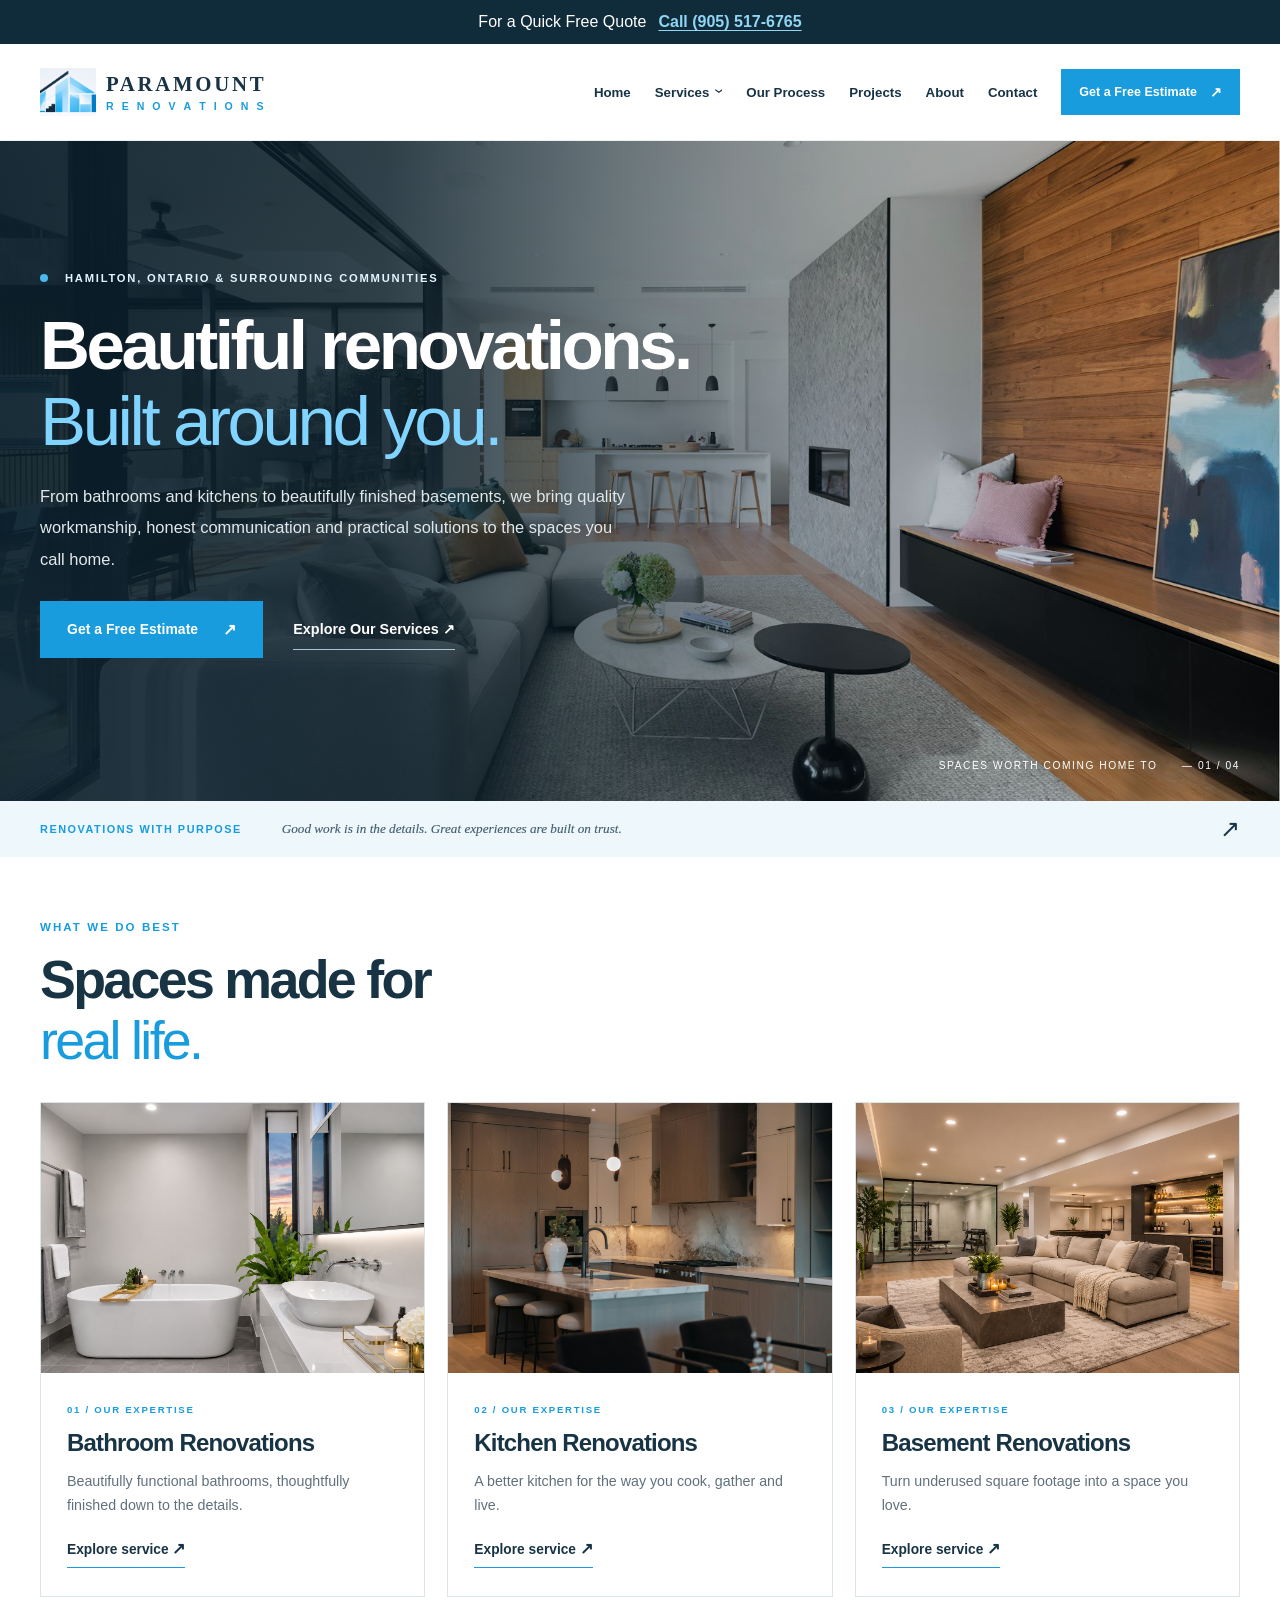
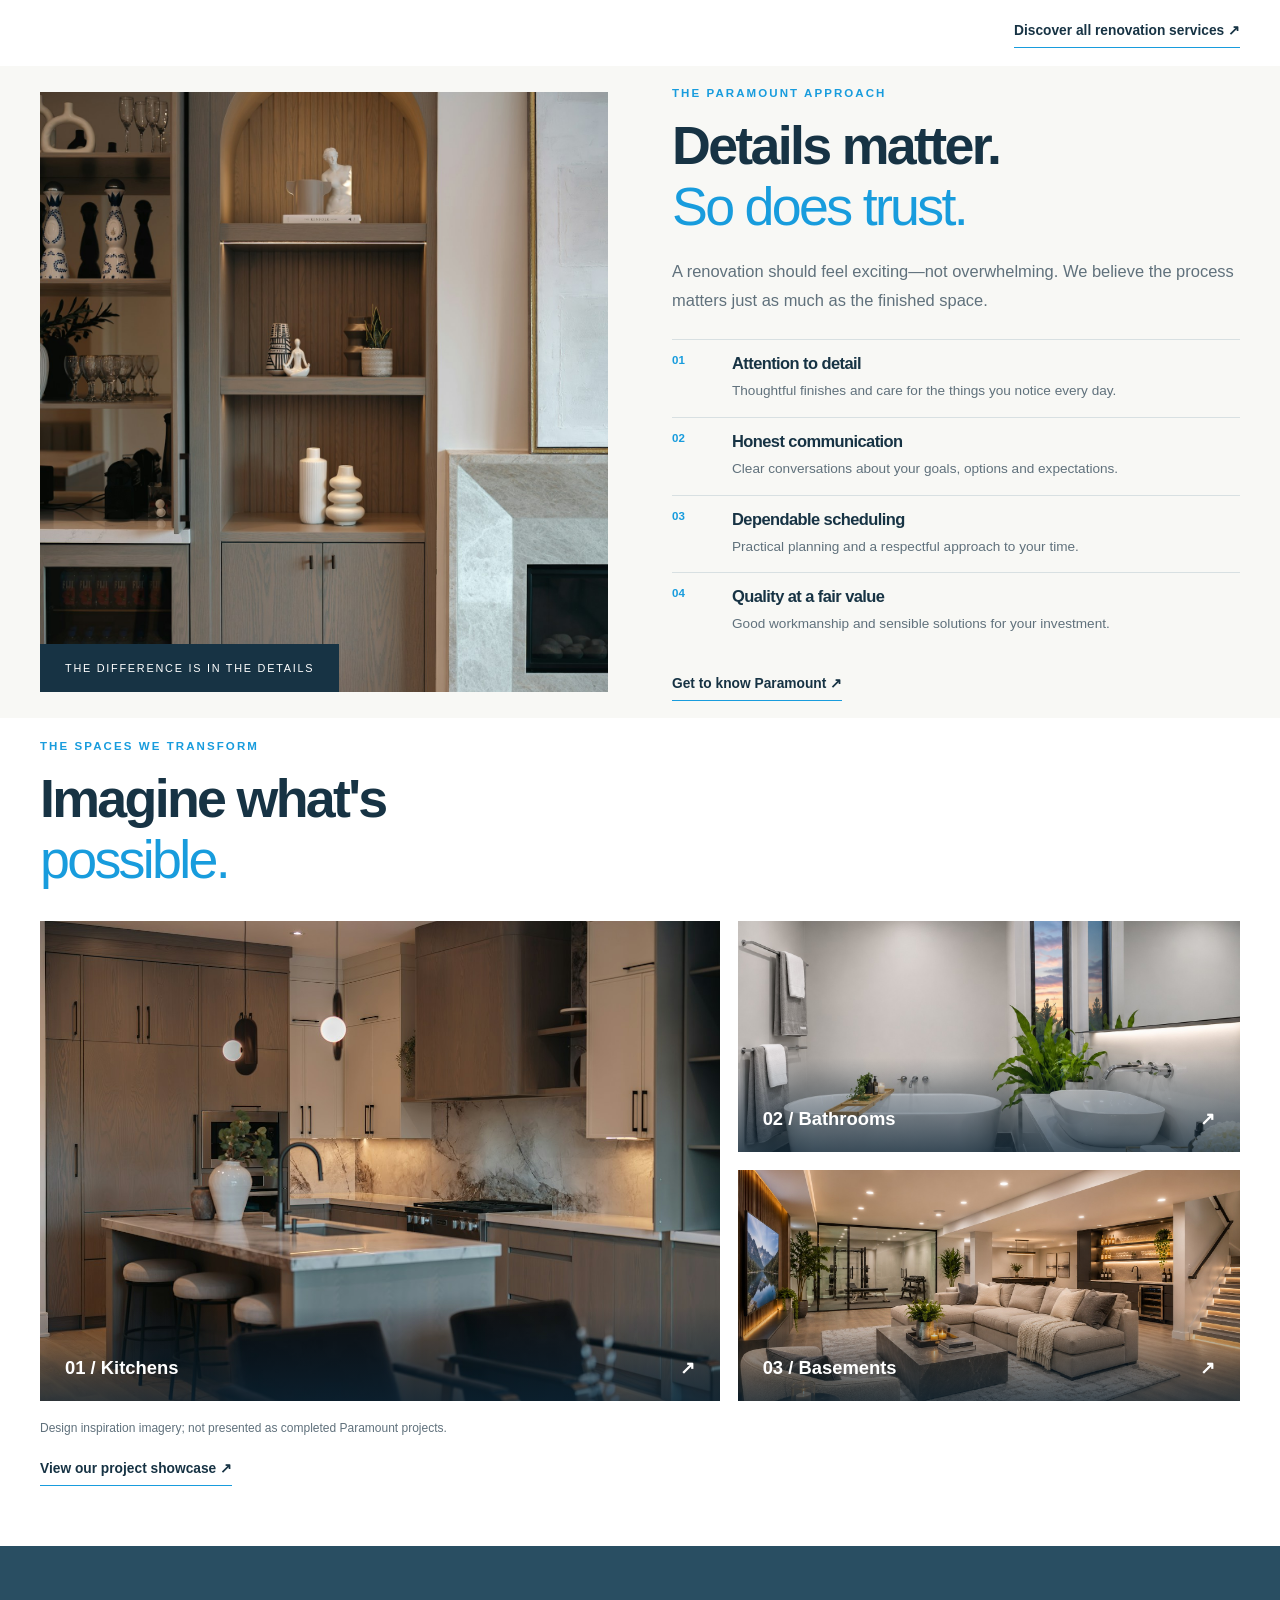
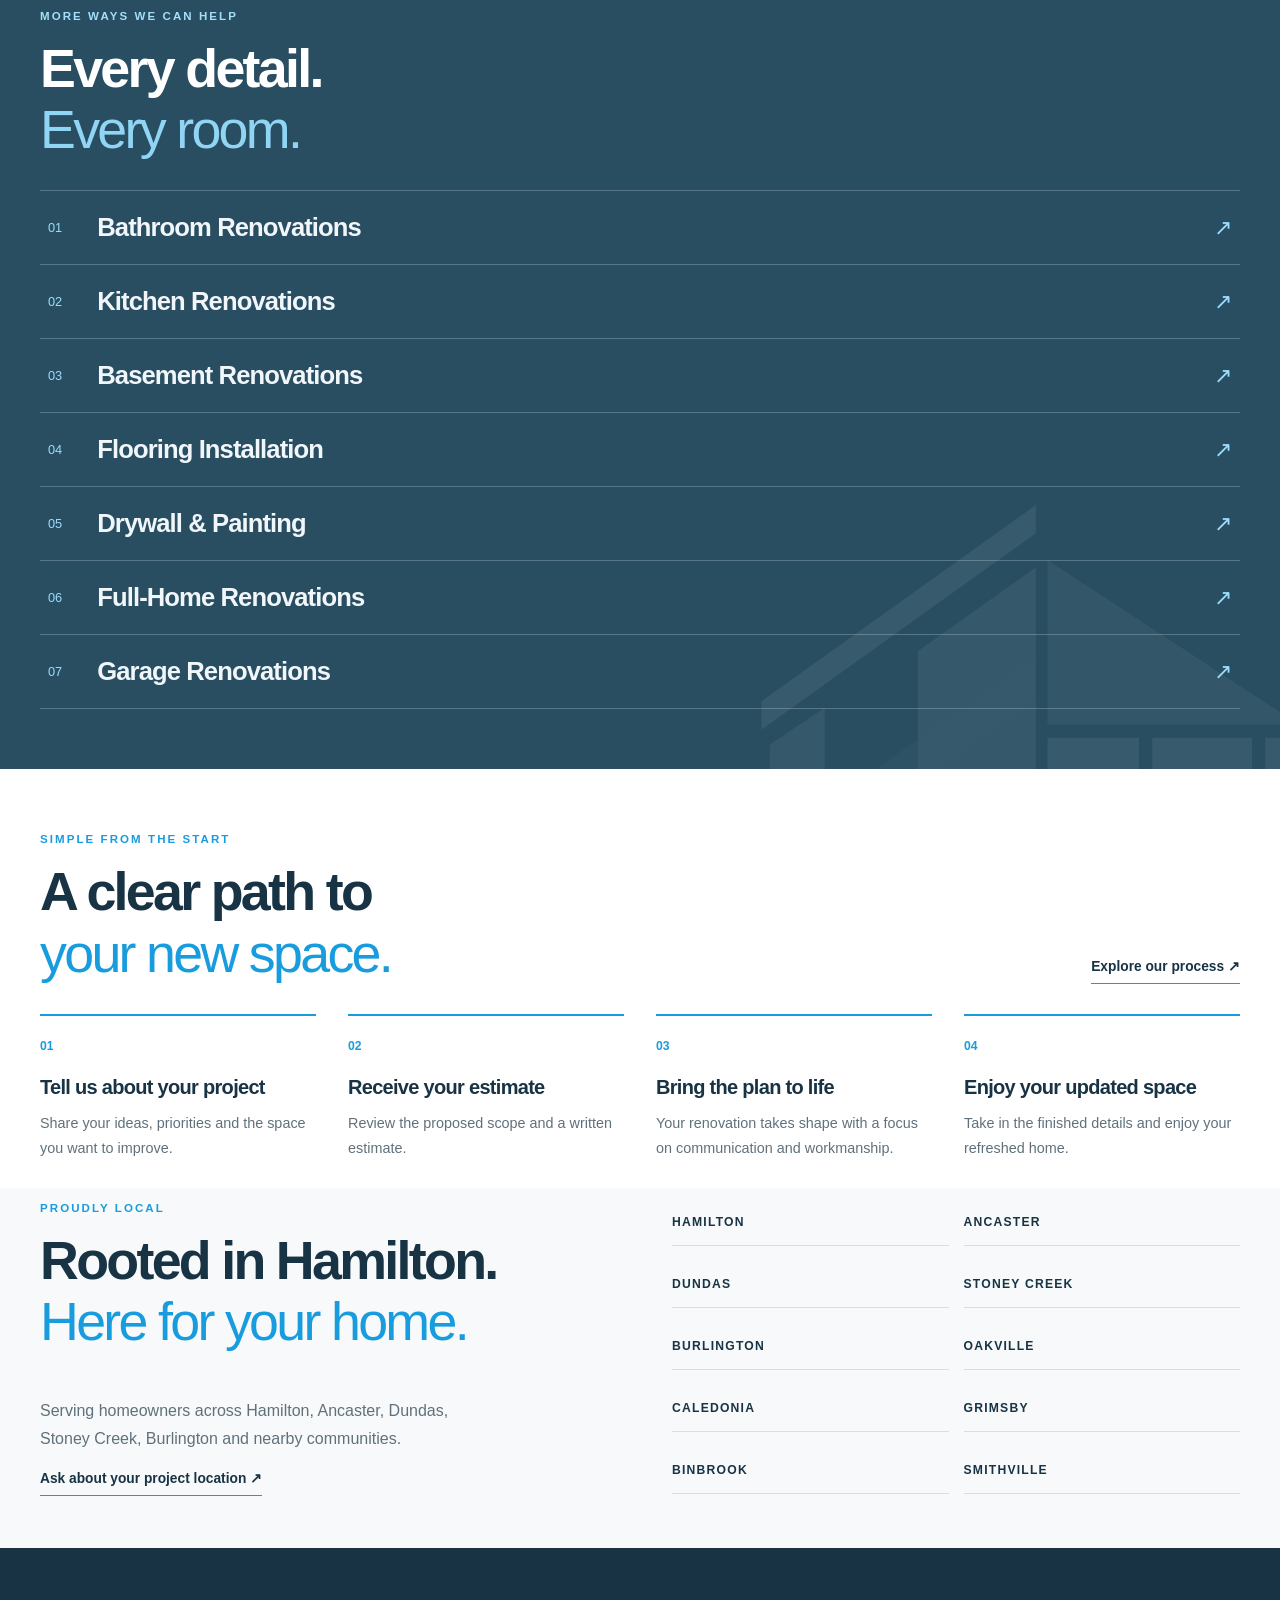
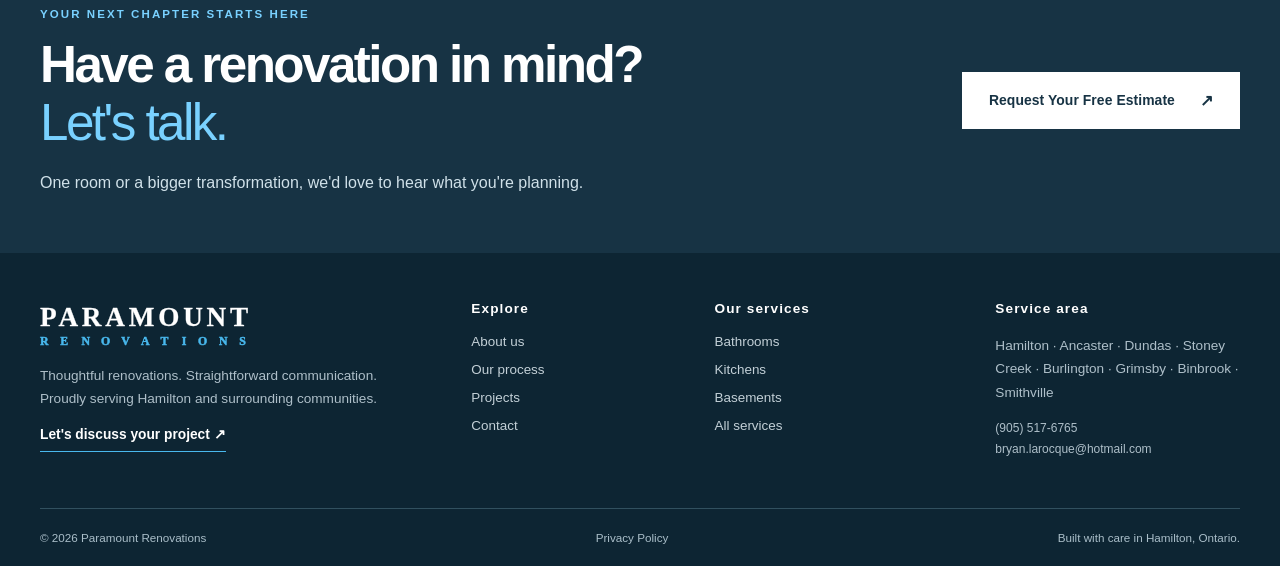
==== commit 56738fc3: "Refine Paramount typography, service content and imagery" ====
--- a/index.html
+++ b/index.html
@@ -1,8 +1,299 @@
-<!doctype html><html lang="en-CA"><head><meta charset="utf-8"><meta name="viewport" content="width=device-width,initial-scale=1"><meta name="theme-color" content="#173344"><title>Home Renovations in Hamilton, Ontario | Paramount Renovations</title><meta name="description" content="Bathroom, kitchen and basement renovations in Hamilton and surrounding communities. Request a free estimate from Paramount Renovations."><link rel="icon" href="/assets/favicon.svg" type="image/svg+xml"><link rel="stylesheet" href="/assets/style.css"><script defer src="/assets/main.js"></script><meta name="robots" content="noindex,nofollow"><link rel="canonical" href="https://paramount.example/"><meta property="og:title" content="Home Renovations in Hamilton, Ontario | Paramount Renovations"><meta property="og:description" content="Bathroom, kitchen and basement renovations in Hamilton and surrounding communities. Request a free estimate from Paramount Renovations."><meta property="og:type" content="website"><meta property="og:site_name" content="Paramount Renovations"><meta property="og:locale" content="en_CA"><meta property="og:url" content="https://paramount.example/"><meta property="og:image" content="https://paramount.example/assets/social/paramount.0559d5e570a6.png"><meta property="og:image:secure_url" content="https://paramount.example/assets/social/paramount.0559d5e570a6.png"><meta property="og:image:type" content="image/png"><meta property="og:image:width" content="1200"><meta property="og:image:height" content="630"><meta property="og:image:alt" content="Paramount Renovations"><meta name="twitter:card" content="summary_large_image"><meta name="twitter:title" content="Home Renovations in Hamilton, Ontario | Paramount Renovations"><meta name="twitter:description" content="Bathroom, kitchen and basement renovations in Hamilton and surrounding communities. Request a free estimate from Paramount Renovations."><meta name="twitter:image" content="https://paramount.example/assets/social/paramount.0559d5e570a6.png"><meta name="twitter:image:alt" content="Paramount Renovations"><script type="application/ld+json">{"@context": "https://schema.org", "@type": "WebPage", "name": "Home Renovations in Hamilton, Ontario", "description": "Bathroom, kitchen and basement renovations in Hamilton and surrounding communities. Request a free estimate from Paramount Renovations.", "isPartOf": {"@type": "WebSite", "name": "Paramount Renovations"}, "url": "https://paramount.example/"}</script></head><body><a class="skip" href="#main">Skip to content</a><aside class="quote-banner" aria-label="Free renovation quote"><div class="container">For a Quick Free Quote <a href="tel:+19055176765">Call (905) 517-6765</a></div></aside><header class="site-header"><div class="container nav"><a href="/" class="brand" aria-label="Paramount Renovations — home"><span class="brand-mark"><img src="/assets/paramount-logo.png" alt="" width="68" height="60"></span><span class="brand-text"><strong>PARAMOUNT</strong><small>HOME RENOVATIONS</small></span></a><button type="button" class="menu-toggle" aria-label="Open navigation" aria-expanded="false" aria-controls="nav-links"><span></span><span></span><span></span></button><nav id="nav-links" class="nav-links" aria-label="Primary navigation"><a href="/">Home</a><div class="nav-dropdown"><a href="/services/">Services <span aria-hidden="true">⌄</span></a><div class="dropdown-menu"><a href="/bathroom-renovations/">Bathrooms</a><a href="/kitchen-renovations/">Kitchens</a><a href="/basement-renovations/">Basements</a><a href="/services/">All services</a></div></div><a href="/our-process/">Our Process</a><a href="/projects/">Projects</a><a href="/about/">About</a><a href="/contact/">Contact</a><a class="btn btn-small" href="/contact/">Get a Free Estimate <span aria-hidden="true">↗</span></a></nav></div></header><main id="main"><section class="hero"><div class="hero-image"><img class="" src="/assets/local/6d21b4d715ae3e7d0257.jpg" alt="Bright, inviting renovated living room with natural finishes" loading="eager" decoding="async"></div><div class="hero-shade"></div><div class="container hero-content"><div class="hero-copy"><div class="hero-location"><span class="dot"></span> HAMILTON, ONTARIO &amp; SURROUNDING COMMUNITIES</div><h1>Beautiful renovations.<br><em>Built around you.</em></h1><p>From bathrooms and kitchens to beautifully finished basements, we bring careful workmanship, honest communication and practical solutions to the spaces you call home.</p><div class="hero-actions"><a href="/contact/" class="btn">Get a Free Estimate <span aria-hidden="true">↗</span></a><a href="/services/" class="btn-ghost">Explore Our Services <span aria-hidden="true">↗</span></a></div></div></div><div class="hero-side-note">SPACES WORTH COMING HOME TO <span>— 01 / 04</span></div></section>
-<section class="intro-strip"><div class="container intro-strip-inner"><span>RENOVATIONS WITH PURPOSE</span><p>Good work is in the details. Great experiences are built on trust.</p><a href="/about/" aria-label="Learn about Paramount">↗</a></div></section>
-<section class="section services-section"><div class="container"><div class="section-head"><div><span class="eyebrow">WHAT WE DO BEST</span><h2>Spaces made for<br><em>real life.</em></h2></div></div><div class="service-grid"><a class="service-card" href="/bathroom-renovations/"><div class="service-photo"><img class="" src="/assets/local/ac1d2dbcba702c855200.jpg" alt="Design inspiration for bathroom renovations" loading="lazy" decoding="async"></div><div class="service-card-bottom"><span class="eyebrow">01 / OUR EXPERTISE</span><h3>Bathroom Renovations</h3><p>Beautifully functional bathrooms, thoughtfully finished down to the details.</p><span class="text-link">Explore service <span aria-hidden="true">↗</span></span></div></a><a class="service-card" href="/kitchen-renovations/"><div class="service-photo"><img class="" src="/assets/local/37c5f8483d20fa475c7d.jpg" alt="Design inspiration for kitchen renovations" loading="lazy" decoding="async"></div><div class="service-card-bottom"><span class="eyebrow">02 / OUR EXPERTISE</span><h3>Kitchen Renovations</h3><p>A better kitchen for the way you cook, gather and live.</p><span class="text-link">Explore service <span aria-hidden="true">↗</span></span></div></a><a class="service-card" href="/basement-renovations/"><div class="service-photo"><img class="" src="/assets/local/5240c773ec338694ab00.jpg" alt="Design inspiration for basement renovations" loading="lazy" decoding="async"></div><div class="service-card-bottom"><span class="eyebrow">03 / OUR EXPERTISE</span><h3>Basement Renovations</h3><p>Turn underused square footage into a space you love.</p><span class="text-link">Explore service <span aria-hidden="true">↗</span></span></div></a></div><div class="section-bottom-link"><a class="text-link" href="/services/">Discover all renovation services ↗</a></div></div></section>
-<section class="feature-section"><div class="container feature-grid"><div class="feature-photo"><img class="" src="/assets/local/6ef5735aa177d9299f95.jpg" alt="Warm contemporary living space with considered interior finishes" loading="lazy" decoding="async"><span class="photo-caption">THE DIFFERENCE IS IN THE DETAILS</span></div><div class="feature-copy"><span class="eyebrow">THE PARAMOUNT APPROACH</span><h2>Details matter.<br><em>So does trust.</em></h2><p class="feature-lead">A renovation should feel exciting—not overwhelming. We believe the process matters just as much as the finished space.</p><div class="values"><div><span>01</span><div><h3>Attention to detail</h3><p>Thoughtful finishes and care for the things you notice every day.</p></div></div><div><span>02</span><div><h3>Honest communication</h3><p>Clear conversations about your goals, options and expectations.</p></div></div><div><span>03</span><div><h3>Dependable scheduling</h3><p>Practical planning and a respectful approach to your time.</p></div></div><div><span>04</span><div><h3>Quality at a fair value</h3><p>Good workmanship and sensible solutions for your investment.</p></div></div></div><a class="text-link" href="/about/">Get to know Paramount ↗</a></div></div></section>
-<section class="section showcase-section"><div class="container"><div class="section-head"><div><span class="eyebrow">THE SPACES WE TRANSFORM</span><h2>Imagine what's<br><em>possible.</em></h2></div></div><div class="showcase-grid"><a href="/kitchen-renovations/" class="showcase-large"><img class="" src="/assets/local/37c5f8483d20fa475c7d.jpg" alt="Kitchen design inspiration" loading="lazy" decoding="async"><span>01 / Kitchens <b>↗</b></span></a><div class="showcase-side"><a href="/bathroom-renovations/"><img class="" src="/assets/local/ac1d2dbcba702c855200.jpg" alt="Bathroom design inspiration" loading="lazy" decoding="async"><span>02 / Bathrooms <b>↗</b></span></a><a href="/basement-renovations/"><img class="" src="/assets/local/5240c773ec338694ab00.jpg" alt="Finished living space inspiration" loading="lazy" decoding="async"><span>03 / Basements <b>↗</b></span></a></div></div><p class="disclosure">Design inspiration imagery; not presented as completed Paramount projects.</p><a href="/projects/" class="text-link">View our project showcase ↗</a></div></section>
-<section class="section additional-section service-band"><div class="container"><div class="section-head"><div><span class="eyebrow">MORE WAYS WE CAN HELP</span><h2>Every detail.<br><em>Every room.</em></h2></div></div><div class="additional-list"><a href="/flooring/"><span>01</span><h3>Flooring Installation</h3><span class="arrow">↗</span></a><a href="/drywall-painting/"><span>02</span><h3>Drywall &amp; Painting</h3><span class="arrow">↗</span></a><a href="/full-home-renovations/"><span>03</span><h3>Full-Home Renovations</h3><span class="arrow">↗</span></a><a href="/garage-renovations/"><span>04</span><h3>Garage Renovations</h3><span class="arrow">↗</span></a></div></div></section>
-<section class="section process-section"><div class="container"><div class="section-head"><div><span class="eyebrow">SIMPLE FROM THE START</span><h2>A clear path to<br><em>your new space.</em></h2></div><a href="/our-process/" class="text-link">Explore our process ↗</a></div><div class="process-grid"><div class="process-step"><span class="step-num">01</span><h3>Tell us about your project</h3><p>Share your ideas, priorities and the space you want to improve.</p></div><div class="process-step"><span class="step-num">02</span><h3>Receive your estimate</h3><p>Review the proposed scope and a written estimate.</p></div><div class="process-step"><span class="step-num">03</span><h3>Bring the plan to life</h3><p>Your renovation takes shape with a focus on communication and workmanship.</p></div><div class="process-step"><span class="step-num">04</span><h3>Enjoy your updated space</h3><p>Take in the finished details and enjoy your refreshed home.</p></div></div></div></section>
-<section class="local-section"><div class="container local-grid"><div><span class="eyebrow">PROUDLY LOCAL</span><h2>Rooted in Hamilton.<br><em>Here for your home.</em></h2><p>Serving homeowners across Hamilton, Ancaster, Dundas, Stoney Creek, Burlington and nearby communities.</p><a href="/contact/" class="text-link">Ask about your project location ↗</a></div><div class="location-list"><span>HAMILTON</span><span>ANCASTER</span><span>DUNDAS</span><span>STONEY CREEK</span><span>BURLINGTON</span><span>GRIMSBY · BINBROOK · SMITHVILLE</span></div></div></section><section class="final-cta"><div class="container final-cta-inner"><div><span class="eyebrow eyebrow-light">YOUR NEXT CHAPTER STARTS HERE</span><h2>Have a renovation in mind?<br><em>Let's talk.</em></h2><p>One room or a bigger transformation, we'd love to hear what you're planning.</p></div><a href="/contact/" class="btn btn-white">Request Your Free Estimate <span aria-hidden="true">↗</span></a></div></section></main><footer class="footer"><div class="container footer-grid"><div><a href="/" class="footer-brand">PARAMOUNT<span>HOME RENOVATIONS</span></a><p>Thoughtful renovations. Straightforward communication. Proudly serving Hamilton and surrounding communities.</p><a class="text-link light" href="/contact/">Let's discuss your project ↗</a></div><div><h3>Explore</h3><a href="/about/">About us</a><a href="/our-process/">Our process</a><a href="/projects/">Projects</a><a href="/contact/">Contact</a></div><div><h3>Our services</h3><a href="/bathroom-renovations/">Bathrooms</a><a href="/kitchen-renovations/">Kitchens</a><a href="/basement-renovations/">Basements</a><a href="/services/">All services</a></div><div><h3>Service area</h3><p>Hamilton · Ancaster · Dundas · Stoney Creek · Burlington · Grimsby · Binbrook · Smithville</p><p class="footer-note"><a href="tel:+19055176765">(905) 517-6765</a><br><a href="mailto:bryan.larocque@hotmail.com">bryan.larocque@hotmail.com</a></p></div></div><div class="container footer-bottom"><span>© <span id="year">2026</span> Paramount Renovations</span><a href="/privacy-policy/">Privacy Policy</a><span>Built with care in Hamilton, Ontario.</span></div></footer><nav class="mobile-contact-bar" aria-label="Quick contact"><a href="tel:+19055176765" aria-label="Call Paramount Renovations at (905) 517-6765">Call Now</a><a href="/contact/#estimate-form">Free Quote</a></nav></body></html>
+<!doctype html>
+<html lang="en-CA">
+  <head>
+    <meta charset="utf-8" />
+    <meta name="viewport" content="width=device-width,initial-scale=1" />
+    <meta name="theme-color" content="#173344" />
+    <title>Home Renovations in Hamilton, Ontario | Paramount Renovations</title>
+    <meta name="description" content="Bathroom, kitchen and basement renovations in Hamilton and surrounding communities. Request a free estimate from Paramount Renovations." />
+    <link rel="icon" href="/assets/favicon.svg" type="image/svg+xml" />
+    <link rel="stylesheet" href="/assets/style.css" />
+    <script defer src="/assets/main.js"></script>
+    <meta name="robots" content="noindex,nofollow" />
+    <link rel="canonical" href="https://paramount.example/" />
+    <meta property="og:title" content="Home Renovations in Hamilton, Ontario | Paramount Renovations" />
+    <meta property="og:description" content="Bathroom, kitchen and basement renovations in Hamilton and surrounding communities. Request a free estimate from Paramount Renovations." />
+    <meta property="og:type" content="website" />
+    <meta property="og:site_name" content="Paramount Renovations" />
+    <meta property="og:locale" content="en_CA" />
+    <meta property="og:url" content="https://paramount.example/" />
+    <meta property="og:image" content="https://paramount.example/assets/social/paramount.0559d5e570a6.png" />
+    <meta property="og:image:secure_url" content="https://paramount.example/assets/social/paramount.0559d5e570a6.png" />
+    <meta property="og:image:type" content="image/png" />
+    <meta property="og:image:width" content="1200" />
+    <meta property="og:image:height" content="630" />
+    <meta property="og:image:alt" content="Paramount Renovations" />
+    <meta name="twitter:card" content="summary_large_image" />
+    <meta name="twitter:title" content="Home Renovations in Hamilton, Ontario | Paramount Renovations" />
+    <meta name="twitter:description" content="Bathroom, kitchen and basement renovations in Hamilton and surrounding communities. Request a free estimate from Paramount Renovations." />
+    <meta name="twitter:image" content="https://paramount.example/assets/social/paramount.0559d5e570a6.png" />
+    <meta name="twitter:image:alt" content="Paramount Renovations" />
+    <script type="application/ld+json">
+      {"@context": "https://schema.org", "@type": "WebPage", "name": "Home Renovations in Hamilton, Ontario", "description": "Bathroom, kitchen and basement renovations in Hamilton and surrounding communities. Request a free estimate from Paramount Renovations.", "isPartOf": {"@type": "WebSite", "name": "Paramount Renovations"}, "url": "https://paramount.example/"}
+    </script>
+  </head>
+  <body>
+    <a class="skip" href="#main">Skip to content</a>
+    <aside class="quote-banner" aria-label="Free renovation quote">
+      <div class="container">For a Quick Free Quote <a href="tel:+19055176765">Call (905) 517-6765</a></div>
+    </aside>
+    <header class="site-header">
+      <div class="container nav">
+        <a href="/" class="brand" aria-label="Paramount Renovations — home"
+          ><span class="brand-mark"><img src="/assets/paramount-logo.png" alt="" width="68" height="60" /></span><span class="brand-text"><strong>PARAMOUNT</strong><small role="img" aria-label="Renovations"><i aria-hidden="true">R</i><i aria-hidden="true">E</i><i aria-hidden="true">N</i><i aria-hidden="true">O</i><i aria-hidden="true">V</i><i aria-hidden="true">A</i><i aria-hidden="true">T</i><i aria-hidden="true">I</i><i aria-hidden="true">O</i><i aria-hidden="true">N</i><i aria-hidden="true">S</i></small></span></a
+        ><button type="button" class="menu-toggle" aria-label="Open navigation" aria-expanded="false" aria-controls="nav-links"><span></span><span></span><span></span></button>
+        <nav id="nav-links" class="nav-links" aria-label="Primary navigation">
+          <a href="/">Home</a>
+          <div class="nav-dropdown">
+            <a href="/services/">Services <span aria-hidden="true">⌄</span></a>
+            <div class="dropdown-menu"><a href="/bathroom-renovations/">Bathrooms</a><a href="/kitchen-renovations/">Kitchens</a><a href="/basement-renovations/">Basements</a><a href="/services/">All services</a></div>
+          </div>
+          <a href="/our-process/">Our Process</a><a href="/projects/">Projects</a><a href="/about/">About</a><a href="/contact/">Contact</a><a class="btn btn-small" href="/contact/">Get a Free Estimate <span aria-hidden="true">↗</span></a>
+        </nav>
+      </div>
+    </header>
+    <main id="main">
+      <section class="hero">
+        <div class="hero-image"><img class="" src="/assets/local/6d21b4d715ae3e7d0257.jpg" alt="Bright, inviting renovated living room with natural finishes" loading="eager" decoding="async" /></div>
+        <div class="hero-shade"></div>
+        <div class="container hero-content">
+          <div class="hero-copy">
+            <div class="hero-location"><span class="dot"></span> HAMILTON, ONTARIO &amp; SURROUNDING COMMUNITIES</div>
+            <h1>Beautiful renovations.<br /><em>Built around you.</em></h1>
+            <p>From bathrooms and kitchens to beautifully finished basements, we bring quality workmanship, honest communication and practical solutions to the spaces you call home.</p>
+            <div class="hero-actions">
+              <a href="/contact/" class="btn">Get a Free Estimate <span aria-hidden="true">↗</span></a
+              ><a href="/services/" class="btn-ghost">Explore Our Services <span aria-hidden="true">↗</span></a>
+            </div>
+          </div>
+        </div>
+        <div class="hero-side-note">SPACES WORTH COMING HOME TO <span>— 01 / 04</span></div>
+      </section>
+      <section class="intro-strip">
+        <div class="container intro-strip-inner">
+          <span>RENOVATIONS WITH PURPOSE</span>
+          <p>Good work is in the details. Great experiences are built on trust.</p>
+          <a href="/about/" aria-label="Learn about Paramount">↗</a>
+        </div>
+      </section>
+      <section class="section services-section">
+        <div class="container">
+          <div class="section-head">
+            <div>
+              <span class="eyebrow">WHAT WE DO BEST</span>
+              <h2>Spaces made for<br /><em>real life.</em></h2>
+            </div>
+          </div>
+          <div class="service-grid">
+            <a class="service-card" href="/bathroom-renovations/"
+              ><div class="service-photo"><img class="" src="/assets/local/bathroom-inspiration.079b1faaa717.jpg" alt="Bathroom with freestanding tub, vessel sink and softly illuminated mirror" loading="lazy" decoding="async" /></div>
+              <div class="service-card-bottom">
+                <span class="eyebrow">01 / OUR EXPERTISE</span>
+                <h3>Bathroom Renovations</h3>
+                <p>Beautifully functional bathrooms, thoughtfully finished down to the details.</p>
+                <span class="text-link">Explore service <span aria-hidden="true">↗</span></span>
+              </div></a
+            ><a class="service-card" href="/kitchen-renovations/"
+              ><div class="service-photo"><img class="" src="/assets/local/kitchen-inspiration.f62501892f37.jpg" alt="Contemporary kitchen with wood cabinetry, marble island and visible range" loading="lazy" decoding="async" /></div>
+              <div class="service-card-bottom">
+                <span class="eyebrow">02 / OUR EXPERTISE</span>
+                <h3>Kitchen Renovations</h3>
+                <p>A better kitchen for the way you cook, gather and live.</p>
+                <span class="text-link">Explore service <span aria-hidden="true">↗</span></span>
+              </div></a
+            ><a class="service-card" href="/basement-renovations/"
+              ><div class="service-photo"><img class="" src="/assets/local/basement-inspiration.4fd2451e0656.jpg" alt="Warm finished basement lounge with sectional seating, illuminated wet bar and glass-enclosed gym" loading="lazy" decoding="async" /></div>
+              <div class="service-card-bottom">
+                <span class="eyebrow">03 / OUR EXPERTISE</span>
+                <h3>Basement Renovations</h3>
+                <p>Turn underused square footage into a space you love.</p>
+                <span class="text-link">Explore service <span aria-hidden="true">↗</span></span>
+              </div></a
+            >
+          </div>
+          <div class="section-bottom-link"><a class="text-link" href="/services/">Discover all renovation services ↗</a></div>
+        </div>
+      </section>
+      <section class="feature-section">
+        <div class="container feature-grid">
+          <div class="feature-photo"><img class="" src="/assets/local/cabinetry-detail.5f71257393c3.jpg" alt="Custom cabinetry with warm timber shelving, integrated lighting and a stone fireplace" loading="lazy" decoding="async" /><span class="photo-caption">THE DIFFERENCE IS IN THE DETAILS</span></div>
+          <div class="feature-copy">
+            <span class="eyebrow">THE PARAMOUNT APPROACH</span>
+            <h2>Details matter.<br /><em>So does trust.</em></h2>
+            <p class="feature-lead">A renovation should feel exciting—not overwhelming. We believe the process matters just as much as the finished space.</p>
+            <div class="values">
+              <div>
+                <span>01</span>
+                <div>
+                  <h3>Attention to detail</h3>
+                  <p>Thoughtful finishes and care for the things you notice every day.</p>
+                </div>
+              </div>
+              <div>
+                <span>02</span>
+                <div>
+                  <h3>Honest communication</h3>
+                  <p>Clear conversations about your goals, options and expectations.</p>
+                </div>
+              </div>
+              <div>
+                <span>03</span>
+                <div>
+                  <h3>Dependable scheduling</h3>
+                  <p>Practical planning and a respectful approach to your time.</p>
+                </div>
+              </div>
+              <div>
+                <span>04</span>
+                <div>
+                  <h3>Quality at a fair value</h3>
+                  <p>Good workmanship and sensible solutions for your investment.</p>
+                </div>
+              </div>
+            </div>
+            <a class="text-link" href="/about/">Get to know Paramount ↗</a>
+          </div>
+        </div>
+      </section>
+      <section class="section showcase-section">
+        <div class="container">
+          <div class="section-head">
+            <div>
+              <span class="eyebrow">THE SPACES WE TRANSFORM</span>
+              <h2>Imagine what's<br /><em>possible.</em></h2>
+            </div>
+          </div>
+          <div class="showcase-grid">
+            <a href="/kitchen-renovations/" class="showcase-large"
+              ><img class="" src="/assets/local/kitchen-inspiration.f62501892f37.jpg" alt="Contemporary kitchen with wood cabinetry, marble island and visible range" loading="lazy" decoding="async" /><span>01 / Kitchens <b>↗</b></span></a
+            >
+            <div class="showcase-side">
+              <a href="/bathroom-renovations/"
+                ><img class="" src="/assets/local/bathroom-inspiration.079b1faaa717.jpg" alt="Bathroom with freestanding tub, vessel sink and softly illuminated mirror" loading="lazy" decoding="async" /><span>02 / Bathrooms <b>↗</b></span></a
+              ><a href="/basement-renovations/"
+                ><img class="" src="/assets/local/basement-inspiration.4fd2451e0656.jpg" alt="Warm finished basement lounge with sectional seating, illuminated wet bar and glass-enclosed gym" loading="lazy" decoding="async" /><span>03 / Basements <b>↗</b></span></a
+              >
+            </div>
+          </div>
+          <p class="disclosure">Design inspiration imagery; not presented as completed Paramount projects.</p>
+          <a href="/projects/" class="text-link">View our project showcase ↗</a>
+        </div>
+      </section>
+      <section class="section additional-section service-band">
+        <div class="container">
+          <div class="section-head">
+            <div>
+              <span class="eyebrow">MORE WAYS WE CAN HELP</span>
+              <h2>Every detail.<br /><em>Every room.</em></h2>
+            </div>
+          </div>
+          <div class="additional-list">
+            <a href="/bathroom-renovations/"><span>01</span><h3>Bathroom Renovations</h3><span class="arrow">↗</span></a>
+            <a href="/kitchen-renovations/"><span>02</span><h3>Kitchen Renovations</h3><span class="arrow">↗</span></a>
+            <a href="/basement-renovations/"><span>03</span><h3>Basement Renovations</h3><span class="arrow">↗</span></a>
+            <a href="/flooring/"
+              ><span>04</span>
+              <h3>Flooring Installation</h3>
+              <span class="arrow">↗</span></a
+            >
+            <a href="/drywall-painting/"
+              ><span>05</span>
+              <h3>Drywall &amp; Painting</h3>
+              <span class="arrow">↗</span></a
+            >
+            <a href="/full-home-renovations/"
+              ><span>06</span>
+              <h3>Full-Home Renovations</h3>
+              <span class="arrow">↗</span></a
+            >
+            <a href="/garage-renovations/"
+              ><span>07</span>
+              <h3>Garage Renovations</h3>
+              <span class="arrow">↗</span></a
+            >
+          </div>
+        </div>
+      </section>
+      <section class="section process-section">
+        <div class="container">
+          <div class="section-head">
+            <div>
+              <span class="eyebrow">SIMPLE FROM THE START</span>
+              <h2>A clear path to<br /><em>your new space.</em></h2>
+            </div>
+            <a href="/our-process/" class="text-link">Explore our process ↗</a>
+          </div>
+          <div class="process-grid">
+            <div class="process-step">
+              <span class="step-num">01</span>
+              <h3>Tell us about your project</h3>
+              <p>Share your ideas, priorities and the space you want to improve.</p>
+            </div>
+            <div class="process-step">
+              <span class="step-num">02</span>
+              <h3>Receive your estimate</h3>
+              <p>Review the proposed scope and a written estimate.</p>
+            </div>
+            <div class="process-step">
+              <span class="step-num">03</span>
+              <h3>Bring the plan to life</h3>
+              <p>Your renovation takes shape with a focus on communication and workmanship.</p>
+            </div>
+            <div class="process-step">
+              <span class="step-num">04</span>
+              <h3>Enjoy your updated space</h3>
+              <p>Take in the finished details and enjoy your refreshed home.</p>
+            </div>
+          </div>
+        </div>
+      </section>
+      <section class="local-section">
+        <div class="container local-grid">
+          <div>
+            <span class="eyebrow">PROUDLY LOCAL</span>
+            <h2>Rooted in Hamilton.<br /><em>Here for your home.</em></h2>
+            <p>Serving homeowners across Hamilton, Ancaster, Dundas, Stoney Creek, Burlington and nearby communities.</p>
+            <a href="/contact/" class="text-link">Ask about your project location ↗</a>
+          </div>
+          <div class="location-list"><span>HAMILTON</span><span>ANCASTER</span><span>DUNDAS</span><span>STONEY CREEK</span><span>BURLINGTON</span><span>OAKVILLE</span><span>CALEDONIA</span><span>GRIMSBY</span><span>BINBROOK</span><span>SMITHVILLE</span></div>
+        </div>
+      </section>
+      <section class="final-cta">
+        <div class="container final-cta-inner">
+          <div>
+            <span class="eyebrow eyebrow-light">YOUR NEXT CHAPTER STARTS HERE</span>
+            <h2>Have a renovation in mind?<br /><em>Let's talk.</em></h2>
+            <p>One room or a bigger transformation, we'd love to hear what you're planning.</p>
+          </div>
+          <a href="/contact/" class="btn btn-white">Request Your Free Estimate <span aria-hidden="true">↗</span></a>
+        </div>
+      </section>
+    </main>
+    <footer class="footer">
+      <div class="container footer-grid">
+        <div>
+          <a href="/" class="footer-brand">PARAMOUNT<span role="img" aria-label="Renovations"><i aria-hidden="true">R</i><i aria-hidden="true">E</i><i aria-hidden="true">N</i><i aria-hidden="true">O</i><i aria-hidden="true">V</i><i aria-hidden="true">A</i><i aria-hidden="true">T</i><i aria-hidden="true">I</i><i aria-hidden="true">O</i><i aria-hidden="true">N</i><i aria-hidden="true">S</i></span></a>
+          <p>Thoughtful renovations. Straightforward communication. Proudly serving Hamilton and surrounding communities.</p>
+          <a class="text-link light" href="/contact/">Let's discuss your project ↗</a>
+        </div>
+        <div>
+          <h3>Explore</h3>
+          <a href="/about/">About us</a><a href="/our-process/">Our process</a><a href="/projects/">Projects</a><a href="/contact/">Contact</a>
+        </div>
+        <div>
+          <h3>Our services</h3>
+          <a href="/bathroom-renovations/">Bathrooms</a><a href="/kitchen-renovations/">Kitchens</a><a href="/basement-renovations/">Basements</a><a href="/services/">All services</a>
+        </div>
+        <div>
+          <h3>Service area</h3>
+          <p>Hamilton · Ancaster · Dundas · Stoney Creek · Burlington · Grimsby · Binbrook · Smithville</p>
+          <p class="footer-note"><a href="tel:+19055176765">(905) 517-6765</a><br /><a href="mailto:bryan.larocque@hotmail.com">bryan.larocque@hotmail.com</a></p>
+        </div>
+      </div>
+      <div class="container footer-bottom">
+        <span>© <span id="year">2026</span> Paramount Renovations</span><a href="/privacy-policy/">Privacy Policy</a><span>Built with care in Hamilton, Ontario.</span>
+      </div>
+    </footer>
+    <nav class="mobile-contact-bar" aria-label="Quick contact"><a href="tel:+19055176765" aria-label="Call Paramount Renovations at (905) 517-6765">Call Now</a><a href="/contact/#estimate-form">Free Quote</a></nav>
+  </body>
+</html>
--- a/assets/style.css
+++ b/assets/style.css
@@ -62,199 +62,1860 @@
   src: url(/assets/local/a4492460f001e1a23ffb.ttf) format('truetype');
 }
 
-:root{--navy:#173344;--deep:#102b3a;--blue:#189cdd;--sky:#49b9ee;--pale:#edf7fc;--cream:#f8f8f5;--muted:#60717c;--line:#dbe4e9;--white:#fff;--max:1240px}*{box-sizing:border-box}html{scroll-behavior:smooth}body{margin:0;background:#fff;color:var(--navy);font-family:'DM Sans',Arial,sans-serif;-webkit-font-smoothing:antialiased}img{display:block;max-width:100%}a{color:inherit;text-decoration:none}button,input,textarea,select{font:inherit}button{cursor:pointer}h1,h2,h3,p{margin-top:0}h1,h2,h3{font-family:Manrope,Arial,sans-serif;letter-spacing:-.05em}h1{font-size:clamp(3rem,5.4vw,5.8rem);line-height:1.09;font-weight:700}h2{font-size:clamp(2.6rem,4.2vw,4.6rem);line-height:1.14;font-weight:600}h3{font-size:1.35rem;letter-spacing:-.035em}h1 em,h2 em{font-weight:400;color:var(--blue);font-style:normal}p{line-height:1.75;color:var(--muted)}.container{width:min(calc(100% - 80px),var(--max));margin-inline:auto}.section{padding:112px 0}.eyebrow{display:inline-block;font-size:.72rem;font-weight:700;letter-spacing:.18em;color:var(--blue);margin-bottom:24px}.skip{position:absolute;top:-60px;left:15px;background:#fff;padding:12px;z-index:100}.skip:focus{top:10px}:focus-visible{outline:3px solid var(--sky);outline-offset:4px}.site-header{position:relative;z-index:30;background:#fff;border-bottom:1px solid #edf0f2}.nav{height:96px;display:flex;align-items:center;justify-content:space-between;gap:35px}.brand{display:flex;align-items:center;gap:10px;flex-shrink:0}.brand-mark{width:56px;height:57px;overflow:hidden;display:flex;align-items:center;justify-content:center}.brand-mark img{max-width:none;width:95px;height:86px;object-fit:cover;object-position:center 31%;transform:scale(1.35)}.brand-text strong{display:block;font:800 1.3rem Manrope;letter-spacing:.13em;line-height:1.15}.brand-text small{display:block;font-size:.62rem;letter-spacing:.24em;color:var(--blue);margin-top:4px}.nav-links{display:flex;align-items:center;gap:24px;font-size:.83rem;font-weight:700}.nav-links>a:not(.btn),.nav-dropdown>a{transition:color .2s}.nav-links>a:hover,.nav-dropdown>a:hover{color:var(--blue)}.nav-dropdown{position:relative}.dropdown-menu{display:none;position:absolute;top:100%;left:-22px;min-width:200px;padding:16px 0;background:#fff;box-shadow:0 12px 30px #112f3d22}.dropdown-menu a{display:block;padding:10px 22px}.dropdown-menu a:hover{background:var(--pale)}.nav-dropdown:hover .dropdown-menu,.nav-dropdown:focus-within .dropdown-menu{display:block}.btn{display:inline-flex;align-items:center;justify-content:center;gap:25px;background:var(--blue);color:#fff;padding:18px 26px;font-weight:700;font-size:.87rem;letter-spacing:.005em;border:1px solid var(--blue);transition:background .2s,transform .2s}.btn:hover{background:#087bb5;transform:translateY(-2px)}.btn-small{padding:14px 17px;font-size:.78rem;gap:13px}.btn span,.text-link span{font-size:1.15em}.menu-toggle{display:none}.hero{height:min(730px,calc(100vh - 96px));min-height:610px;position:relative;overflow:hidden;background:var(--deep)}.hero-image,.hero-shade{position:absolute;inset:0}.hero-image img{width:100%;height:100%;object-fit:cover;object-position:center 55%}.hero-shade{background:linear-gradient(90deg,rgba(10,30,42,.93) 0%,rgba(10,30,42,.83) 30%,rgba(10,30,42,.30) 67%,rgba(10,30,42,.05) 100%)}.hero-content{position:relative;height:100%;display:flex;align-items:center}.hero-copy{max-width:740px;padding-bottom:25px}.hero-location{font-size:.7rem;font-weight:700;letter-spacing:.16em;color:#e3f4ff;margin-bottom:34px}.dot{display:inline-block;width:8px;height:8px;border-radius:50%;background:var(--sky);margin-right:12px}.hero h1{color:#fff;margin-bottom:28px}.hero h1 em{color:#80d4ff}.hero p{max-width:590px;color:#e0e8eb;font-size:1.03rem;line-height:1.9}.hero-actions{display:flex;align-items:center;gap:30px;margin-top:34px}.btn-ghost{color:#fff;font-size:.9rem;font-weight:700;border-bottom:1px solid #a7c4d2;padding:12px 0}.hero-side-note{position:absolute;bottom:30px;right:40px;color:#fff;font-size:.64rem;letter-spacing:.15em}.hero-side-note span{margin-left:20px}.intro-strip{background:var(--pale)}.intro-strip-inner{display:flex;align-items:center;gap:40px;min-height:100px}.intro-strip span{font-size:.68rem;letter-spacing:.14em;font-weight:700;color:var(--blue);white-space:nowrap}.intro-strip p{font:500 1.15rem Manrope;color:var(--navy);margin:0;flex:1}.intro-strip a{font-size:1.5rem}.section-head{display:flex;align-items:end;justify-content:space-between;gap:60px;margin-bottom:50px}.section-head h2{margin:0}.section-head>p{max-width:365px;margin:0 0 9px}.service-grid{display:grid;grid-template-columns:repeat(3,minmax(0,1fr));gap:22px}.service-card{display:block;background:#fff;border:1px solid var(--line);transition:box-shadow .25s,transform .25s}.service-card:hover{transform:translateY(-5px);box-shadow:0 18px 40px #183b4c17}.service-photo{height:300px;overflow:hidden}.service-photo img{width:100%;height:100%;object-fit:cover;transition:transform .5s}.service-card:hover img{transform:scale(1.04)}.service-card-bottom{padding:32px 28px 34px}.service-card-bottom .eyebrow{font-size:.6rem;margin-bottom:14px}.service-card h3{font-size:1.5rem;margin-bottom:12px}.service-card p{font-size:.89rem;min-height:65px}.text-link{display:inline-block;font-size:.86rem;font-weight:700;color:var(--navy);padding-bottom:9px;border-bottom:1px solid var(--blue)}.text-link:hover{color:var(--blue)}.section-bottom-link{text-align:right;margin-top:36px}.feature-section{background:var(--cream);padding:95px 0}.feature-grid{display:grid;grid-template-columns:1fr 1fr;gap:100px;align-items:center}.feature-photo{position:relative;height:690px}.feature-photo img{width:100%;height:100%;object-fit:cover}.photo-caption{position:absolute;bottom:0;left:0;background:var(--navy);color:#fff;padding:18px 25px;font-size:.68rem;letter-spacing:.16em}.feature-copy h2{margin-bottom:24px}.feature-lead{font-size:1.03rem}.values{margin:35px 0}.values>div{display:grid;grid-template-columns:48px 1fr;gap:12px;border-top:1px solid #d8e0e2;padding:17px 0}.values>div>span{font-size:.72rem;color:var(--blue);font-weight:700}.values h3{font-size:1.03rem;margin-bottom:6px}.values p{font-size:.85rem;margin:0}.showcase-grid{display:grid;grid-template-columns:1.15fr .85fr;gap:18px;height:560px}.showcase-large,.showcase-side>a{position:relative;display:block;overflow:hidden}.showcase-grid img{width:100%;height:100%;object-fit:cover;transition:transform .4s}.showcase-grid a:hover img{transform:scale(1.04)}.showcase-grid a>span{position:absolute;bottom:0;left:0;right:0;background:linear-gradient(transparent,#0c2537bb);color:#fff;padding:50px 25px 22px;font-size:1.15rem;font-weight:700}.showcase-grid b{float:right}.showcase-side{display:grid;grid-template-rows:1fr 1fr;gap:18px;min-height:0}.showcase-side>a{min-height:0}.disclosure{font-size:.75rem;margin:17px 0 20px}.additional-section{background:var(--pale)}.additional-list{border-top:1px solid #cbdfe9}.additional-list>a{display:flex;align-items:center;gap:35px;border-bottom:1px solid #cbdfe9;padding:27px 8px;transition:padding .2s,background .2s}.additional-list>a:hover{padding-left:24px;background:#ffffff90}.additional-list>a>span:first-child{color:var(--blue);font-size:.8rem}.additional-list h3{font-size:clamp(1.3rem,2vw,2rem);font-weight:600;margin:0;flex:1}.additional-list .arrow{font-size:1.4rem}.process-grid{display:grid;grid-template-columns:repeat(4,1fr);gap:32px}.process-step{border-top:2px solid var(--blue);padding-top:23px}.step-num{font-size:.76rem;color:var(--blue);font-weight:700}.process-step h3{font-size:1.25rem;margin:30px 0 12px}.process-step p{font-size:.9rem}.local-section{background:#f7f9fa;padding:100px 0}.local-grid{display:grid;grid-template-columns:1fr 1fr;gap:100px;align-items:center}.local-grid p{max-width:440px}.location-list{display:grid;grid-template-columns:1fr 1fr;gap:15px}.location-list span{border-bottom:1px solid #d2e0e8;padding:20px 0;font-size:.76rem;letter-spacing:.1em;font-weight:700}.final-cta{background:var(--navy);color:#fff;padding:88px 0}.final-cta-inner{display:flex;align-items:center;justify-content:space-between;gap:40px}.final-cta h2{font-size:clamp(2.5rem,4vw,4.3rem);margin:0 0 20px}.final-cta h2 em{color:#79d1ff}.final-cta p{color:#d0e1e9;margin:0}.eyebrow-light{color:#79d1ff}.btn-white{background:#fff;color:var(--navy);border-color:#fff;white-space:nowrap}.btn-white:hover{background:#e5f6ff}.footer{background:#0d2533;color:#fff;padding:75px 0 0}.footer-grid{display:grid;grid-template-columns:2fr 1fr 1.2fr 1.3fr;gap:55px}.footer-brand{font:800 1.7rem Manrope;letter-spacing:.14em}.footer-brand span{display:block;font-size:.7rem;color:var(--sky);letter-spacing:.25em}.footer p{color:#aebfc9;font-size:.85rem}.footer h3{font-size:.85rem;letter-spacing:.08em;margin-bottom:24px}.footer-grid>div>a:not(.footer-brand):not(.text-link){display:block;color:#c3d0d7;font-size:.84rem;margin-bottom:13px}.footer .light{color:#fff;border-color:var(--sky)}.footer-note{font-size:.75rem!important}.footer-bottom{border-top:1px solid #31505f;margin-top:65px;padding:25px 0;display:flex;justify-content:space-between;gap:20px;font-size:.73rem;color:#aabec9}.page-hero{background:#f4f8fa}.page-hero-grid{display:grid;grid-template-columns:1fr 1fr;min-height:480px}.page-hero-content{padding:95px 70px 90px 0;display:flex;flex-direction:column;align-items:flex-start;justify-content:center}.page-hero h1{font-size:clamp(2.7rem,4.5vw,4.7rem);margin-bottom:23px}.page-hero p{max-width:510px;margin-bottom:28px}.page-hero-image{min-height:440px}.page-hero-image img{width:100%;height:100%;object-fit:cover}.split-content{display:grid;grid-template-columns:1fr 1fr;gap:90px}.prose{max-width:700px}.prose p{font-size:1.05rem}.prose h3{margin:32px 0 15px}.tint-section{background:var(--pale)}.mini-steps{display:grid;grid-template-columns:repeat(3,1fr);gap:35px;margin-top:45px}.mini-steps>div{border-top:1px solid #bed7e6;padding-top:22px}.mini-steps b{color:var(--blue)}.mini-steps h3{margin-top:27px}.faq{display:grid;grid-template-columns:1fr 1fr;gap:90px}.faq details{border-bottom:1px solid var(--line);padding:22px 0}.faq summary{font-weight:700;cursor:pointer;list-style:none;padding-right:20px;position:relative}.faq summary:after{content:'+';position:absolute;right:0;font-size:1.2rem;color:var(--blue)}.faq details[open] summary:after{content:'−'}.faq details p{font-size:.9rem;margin:15px 0 0}.related{background:#f9fafb}.related-links{display:grid;grid-template-columns:repeat(2,1fr);gap:0 35px;margin-top:30px}.related-links a{border-bottom:1px solid var(--line);padding:18px 0;font-weight:600}.related-links span{float:right;color:var(--blue)}.timeline{max-width:940px}.timeline article{display:grid;grid-template-columns:130px 1fr;gap:30px;border-top:1px solid var(--line);padding:40px 0}.timeline article>span{color:var(--blue);font:700 2rem Manrope}.timeline h2{font-size:2rem;margin-bottom:10px}.timeline p{max-width:650px}.prominent{font-size:.9rem;background:var(--pale);padding:20px;margin-bottom:30px}.empty-projects{margin-top:75px;border-top:1px solid var(--line);padding-top:45px}.contact-grid{display:grid;grid-template-columns:.8fr 1.2fr;gap:90px}.contact-grid>div>p{max-width:380px}.contact-detail{border-top:1px solid var(--line);padding-top:22px;margin-top:25px}.contact-detail strong{font-size:.85rem}.form-panel{background:#f4f8fa;padding:42px}.form-panel>h3{font-size:1.65rem;margin-bottom:8px}.form-panel>p{font-size:.9rem}.estimate-form{display:grid;gap:22px;margin-top:30px}.form-row{display:grid;grid-template-columns:1fr 1fr;gap:18px}.estimate-form label{display:flex;flex-direction:column;gap:9px;font-size:.78rem;font-weight:700}.estimate-form label span{color:var(--blue)}.estimate-form .optional{color:var(--muted);font-weight:400}.estimate-form input,.estimate-form select,.estimate-form textarea{width:100%;border:1px solid #cbd8df;background:#fff;color:var(--navy);padding:15px;font-size:.88rem;border-radius:0;min-width:0}.estimate-form textarea{resize:vertical}.estimate-form .btn{justify-self:start}.form-help{font-size:.75rem!important;margin:0}.form-status{font-size:.84rem;line-height:1.6}.policy{max-width:860px}.policy h2{font-size:1.8rem;margin-top:38px}@media(max-width:1120px){.nav-links{gap:13px}.nav{gap:12px}.brand-text strong{font-size:1.1rem}.brand-mark{width:45px}.feature-grid{gap:55px}.feature-photo{height:620px}}@media(max-width:900px){.container{width:min(calc(100% - 40px),var(--max))}.nav{height:78px}.menu-toggle{display:flex;flex-direction:column;gap:5px;background:none;border:0;padding:10px}.menu-toggle span{width:26px;height:2px;background:var(--navy)}.nav-links{display:none;position:absolute;top:78px;left:0;right:0;background:#fff;padding:22px 20px 30px;box-shadow:0 20px 30px #0002;align-items:stretch;flex-direction:column;gap:0}.nav-links.open{display:flex}.nav-links>a:not(.btn),.nav-dropdown>a{display:block;padding:14px 0;border-bottom:1px solid var(--line)}.dropdown-menu{display:block;position:static;box-shadow:none;padding:0 0 0 20px}.dropdown-menu a{padding:10px 0}.nav-links .btn{margin-top:20px}.hero{min-height:620px;height:650px}.hero-shade{background:linear-gradient(90deg,#0a1e2be8,#0a1e2b8c)}.section{padding:80px 0}.section-head{align-items:start;flex-direction:column;gap:22px}.section-head>p{max-width:600px}.feature-grid,.local-grid,.split-content,.faq,.contact-grid{grid-template-columns:1fr;gap:40px}.feature-photo{height:450px}.service-grid{gap:12px}.service-photo{height:220px}.service-card-bottom{padding:22px 17px}.service-card h3{font-size:1.2rem}.process-grid{grid-template-columns:repeat(2,1fr)}.footer-grid{grid-template-columns:repeat(2,1fr)}.page-hero-grid{grid-template-columns:1fr 1fr}.page-hero-content{padding:50px 30px 50px 0}.page-hero-image{min-height:380px}.final-cta-inner{align-items:flex-start;flex-direction:column}}@media(max-width:620px){h1{font-size:clamp(2.65rem,10vw,4rem)}h2{font-size:clamp(2.2rem,9vw,3.3rem)}.hero{min-height:650px;height:auto}.hero-content{min-height:650px;padding-top:50px;padding-bottom:70px}.hero-shade{background:linear-gradient(90deg,#0a1e2be8,#0a1e2bba)}.hero-location{line-height:1.7}.hero-actions{align-items:stretch;flex-direction:column;gap:15px}.btn-ghost{text-align:center}.hero-side-note{display:none}.intro-strip-inner{min-height:120px;gap:10px}.intro-strip span{display:none}.intro-strip p{font-size:1rem}.section{padding:65px 0}.service-grid,.mini-steps,.related-links{grid-template-columns:1fr}.service-photo{height:270px}.service-card-bottom p{min-height:0}.feature-section,.local-section{padding:65px 0}.feature-photo{height:350px}.showcase-grid{grid-template-columns:1fr;height:auto}.showcase-large{height:320px}.showcase-side{grid-template-columns:1fr 1fr;grid-template-rows:210px;gap:12px}.showcase-grid a>span{font-size:.9rem;padding:35px 12px 14px}.process-grid{gap:20px}.process-step h3{margin-top:20px;font-size:1.1rem}.location-list{gap:8px}.location-list span{font-size:.62rem}.footer-grid{gap:35px 20px}.footer-grid>div:first-child{grid-column:1/-1}.footer-bottom{flex-wrap:wrap}.page-hero-grid{grid-template-columns:1fr}.page-hero-content{padding:55px 0}.page-hero-image{height:260px;min-height:0;margin:0 -20px}.page-hero h1{font-size:2.8rem}.timeline article{grid-template-columns:60px 1fr;gap:15px}.timeline h2{font-size:1.5rem}.form-panel{padding:25px 20px}.form-row{grid-template-columns:1fr}.contact-grid{gap:25px}.final-cta{padding:65px 0}}@media(prefers-reduced-motion:reduce){html{scroll-behavior:auto}*,*:before,*:after{transition:none!important;animation:none!important}}
+:root {
+  --navy: #173344;
+  --deep: #102b3a;
+  --blue: #189cdd;
+  --sky: #49b9ee;
+  --pale: #edf7fc;
+  --cream: #f8f8f5;
+  --muted: #60717c;
+  --line: #dbe4e9;
+  --white: #fff;
+  --max: 1240px;
+}
+* {
+  box-sizing: border-box;
+}
+html {
+  scroll-behavior: smooth;
+}
+body {
+  margin: 0;
+  background: #fff;
+  color: var(--navy);
+  font-family: Arial, sans-serif;
+  -webkit-font-smoothing: antialiased;
+}
+img {
+  display: block;
+  max-width: 100%;
+}
+a {
+  color: inherit;
+  text-decoration: none;
+}
+button,
+input,
+textarea,
+select {
+  font: inherit;
+}
+button {
+  cursor: pointer;
+}
+h1,
+h2,
+h3,
+p {
+  margin-top: 0;
+}
+h1,
+h2,
+h3 {
+  font-family: Arial, sans-serif;
+  letter-spacing: -0.05em;
+}
+h1 {
+  font-size: clamp(3rem, 5.4vw, 5.8rem);
+  line-height: 1.09;
+  font-weight: 700;
+}
+h2 {
+  font-size: clamp(2.6rem, 4.2vw, 4.6rem);
+  line-height: 1.14;
+  font-weight: 600;
+}
+h3 {
+  font-size: 1.35rem;
+  letter-spacing: -0.035em;
+}
+h1 em,
+h2 em {
+  font-weight: 400;
+  color: var(--blue);
+  font-style: normal;
+}
+p {
+  line-height: 1.75;
+  color: var(--muted);
+}
+.container {
+  width: min(calc(100% - 80px), var(--max));
+  margin-inline: auto;
+}
+.section {
+  padding: 112px 0;
+}
+.eyebrow {
+  display: inline-block;
+  font-size: 0.72rem;
+  font-weight: 700;
+  letter-spacing: 0.18em;
+  color: var(--blue);
+  margin-bottom: 24px;
+}
+.skip {
+  position: absolute;
+  top: -60px;
+  left: 15px;
+  background: #fff;
+  padding: 12px;
+  z-index: 100;
+}
+.skip:focus {
+  top: 10px;
+}
+:focus-visible {
+  outline: 3px solid var(--sky);
+  outline-offset: 4px;
+}
+.site-header {
+  position: relative;
+  z-index: 30;
+  background: #fff;
+  border-bottom: 1px solid #edf0f2;
+}
+.nav {
+  height: 96px;
+  display: flex;
+  align-items: center;
+  justify-content: space-between;
+  gap: 35px;
+}
+.brand {
+  display: flex;
+  align-items: center;
+  gap: 10px;
+  flex-shrink: 0;
+}
+.brand-mark {
+  width: 56px;
+  height: 57px;
+  overflow: hidden;
+  display: flex;
+  align-items: center;
+  justify-content: center;
+}
+.brand-mark img {
+  max-width: none;
+  width: 95px;
+  height: 86px;
+  object-fit: cover;
+  object-position: center 31%;
+  transform: scale(1.35);
+}
+.brand-text strong {
+  display: block;
+  font: 800 1.3rem 'Times New Roman', serif;
+  letter-spacing: 0.13em;
+  line-height: 1.15;
+}
+.brand-text small {
+  display: flex;
+  justify-content: space-between;
+  width: calc(100% - 2.7px);
+  justify-self: start;
+  min-width: 0;
+  font-size: 0.66rem;
+  font-weight: 600;
+  letter-spacing: 0;
+  color: var(--blue);
+  margin-top: 4px;
+}
+.nav-links {
+  display: flex;
+  align-items: center;
+  gap: 24px;
+  font-size: 0.83rem;
+  font-weight: 700;
+}
+.nav-links > a:not(.btn),
+.nav-dropdown > a {
+  transition: color 0.2s;
+}
+.nav-links > a:hover,
+.nav-dropdown > a:hover {
+  color: var(--blue);
+}
+.nav-dropdown {
+  position: relative;
+}
+.dropdown-menu {
+  display: none;
+  position: absolute;
+  top: 100%;
+  left: -22px;
+  min-width: 200px;
+  padding: 16px 0;
+  background: #fff;
+  box-shadow: 0 12px 30px #112f3d22;
+}
+.dropdown-menu a {
+  display: block;
+  padding: 10px 22px;
+}
+.dropdown-menu a:hover {
+  background: var(--pale);
+}
+.nav-dropdown:hover .dropdown-menu,
+.nav-dropdown:focus-within .dropdown-menu {
+  display: block;
+}
+.btn {
+  display: inline-flex;
+  align-items: center;
+  justify-content: center;
+  gap: 25px;
+  background: var(--blue);
+  color: #fff;
+  padding: 18px 26px;
+  font-weight: 700;
+  font-size: 0.87rem;
+  letter-spacing: 0.005em;
+  border: 1px solid var(--blue);
+  transition:
+    background 0.2s,
+    transform 0.2s;
+}
+.btn:hover {
+  background: #087bb5;
+  transform: translateY(-2px);
+}
+.btn-small {
+  padding: 14px 17px;
+  font-size: 0.78rem;
+  gap: 13px;
+}
+.btn span,
+.text-link span {
+  font-size: 1.15em;
+}
+.menu-toggle {
+  display: none;
+}
+.hero {
+  height: min(730px, calc(100vh - 96px));
+  min-height: 610px;
+  position: relative;
+  overflow: hidden;
+  background: var(--deep);
+}
+.hero-image,
+.hero-shade {
+  position: absolute;
+  inset: 0;
+}
+.hero-image img {
+  width: 100%;
+  height: 100%;
+  object-fit: cover;
+  object-position: center 55%;
+}
+.hero-shade {
+  background: linear-gradient(
+    90deg,
+    rgba(10, 30, 42, 0.93) 0%,
+    rgba(10, 30, 42, 0.83) 30%,
+    rgba(10, 30, 42, 0.3) 67%,
+    rgba(10, 30, 42, 0.05) 100%
+  );
+}
+.hero-content {
+  position: relative;
+  height: 100%;
+  display: flex;
+  align-items: center;
+}
+.hero-copy {
+  max-width: 740px;
+  padding-bottom: 25px;
+}
+.hero-location {
+  font-size: 0.7rem;
+  font-weight: 700;
+  letter-spacing: 0.16em;
+  color: #e3f4ff;
+  margin-bottom: 34px;
+}
+.dot {
+  display: inline-block;
+  width: 8px;
+  height: 8px;
+  border-radius: 50%;
+  background: var(--sky);
+  margin-right: 12px;
+}
+.hero h1 {
+  color: #fff;
+  margin-bottom: 28px;
+}
+.hero h1 em {
+  color: #80d4ff;
+}
+.hero p {
+  max-width: 590px;
+  color: #e0e8eb;
+  font-size: 1.03rem;
+  line-height: 1.9;
+}
+.hero-actions {
+  display: flex;
+  align-items: center;
+  gap: 30px;
+  margin-top: 34px;
+}
+.btn-ghost {
+  color: #fff;
+  font-size: 0.9rem;
+  font-weight: 700;
+  border-bottom: 1px solid #a7c4d2;
+  padding: 12px 0;
+}
+.hero-side-note {
+  position: absolute;
+  bottom: 30px;
+  right: 40px;
+  color: #fff;
+  font-size: 0.64rem;
+  letter-spacing: 0.15em;
+}
+.hero-side-note span {
+  margin-left: 20px;
+}
+.intro-strip {
+  background: var(--pale);
+}
+.intro-strip-inner {
+  display: flex;
+  align-items: center;
+  gap: 40px;
+  min-height: 100px;
+}
+.intro-strip span {
+  font-size: 0.68rem;
+  letter-spacing: 0.14em;
+  font-weight: 700;
+  color: var(--blue);
+  white-space: nowrap;
+}
+.intro-strip p {
+  font: 500 1.15rem 'Times New Roman', serif;
+  color: var(--navy);
+  margin: 0;
+  flex: 1;
+}
+.intro-strip a {
+  font-size: 1.5rem;
+}
+.section-head {
+  display: flex;
+  align-items: end;
+  justify-content: space-between;
+  gap: 60px;
+  margin-bottom: 50px;
+}
+.section-head h2 {
+  margin: 0;
+}
+.section-head > p {
+  max-width: 365px;
+  margin: 0 0 9px;
+}
+.service-grid {
+  display: grid;
+  grid-template-columns: repeat(3, minmax(0, 1fr));
+  gap: 22px;
+}
+.service-card {
+  display: block;
+  background: #fff;
+  border: 1px solid var(--line);
+  transition:
+    box-shadow 0.25s,
+    transform 0.25s;
+}
+.service-card:hover {
+  transform: translateY(-5px);
+  box-shadow: 0 18px 40px #183b4c17;
+}
+.service-photo {
+  height: 300px;
+  overflow: hidden;
+}
+.service-photo img {
+  width: 100%;
+  height: 100%;
+  object-fit: cover;
+  transition: transform 0.5s;
+}
+.service-card:hover img {
+  transform: scale(1.04);
+}
+.service-card-bottom {
+  padding: 32px 28px 34px;
+}
+.service-card-bottom .eyebrow {
+  font-size: 0.6rem;
+  margin-bottom: 14px;
+}
+.service-card h3 {
+  font-size: 1.5rem;
+  margin-bottom: 12px;
+}
+.service-card p {
+  font-size: 0.89rem;
+  min-height: 65px;
+}
+.text-link {
+  display: inline-block;
+  font-size: 0.86rem;
+  font-weight: 700;
+  color: var(--navy);
+  padding-bottom: 9px;
+  border-bottom: 1px solid var(--blue);
+}
+.text-link:hover {
+  color: var(--blue);
+}
+.section-bottom-link {
+  text-align: right;
+  margin-top: 36px;
+}
+.feature-section {
+  background: var(--cream);
+  padding: 95px 0;
+}
+.feature-grid {
+  display: grid;
+  grid-template-columns: 1fr 1fr;
+  gap: 100px;
+  align-items: center;
+}
+.feature-photo {
+  position: relative;
+  height: 690px;
+}
+.feature-photo img {
+  width: 100%;
+  height: 100%;
+  object-fit: cover;
+}
+.photo-caption {
+  position: absolute;
+  bottom: 0;
+  left: 0;
+  background: var(--navy);
+  color: #fff;
+  padding: 18px 25px;
+  font-size: 0.68rem;
+  letter-spacing: 0.16em;
+}
+.feature-copy h2 {
+  margin-bottom: 24px;
+}
+.feature-lead {
+  font-size: 1.03rem;
+}
+.values {
+  margin: 35px 0;
+}
+.values>div {
+  display: grid;
+  grid-template-columns: 48px 1fr;
+  gap: 12px;
+  border-top: 1px solid #d8e0e2;
+  padding: 17px 0;
+}
+.values > div > span {
+  font-size: 0.72rem;
+  color: var(--blue);
+  font-weight: 700;
+}
+.values h3 {
+  font-size: 1.03rem;
+  margin-bottom: 6px;
+}
+.values p {
+  font-size: 0.85rem;
+  margin: 0;
+}
+.showcase-grid {
+  display: grid;
+  grid-template-columns: 1.15fr 0.85fr;
+  gap: 18px;
+  height: 560px;
+}
+.showcase-large,
+.showcase-side > a {
+  position: relative;
+  display: block;
+  overflow: hidden;
+}
+.showcase-grid img {
+  width: 100%;
+  height: 100%;
+  object-fit: cover;
+  transition: transform 0.4s;
+}
+.showcase-grid a:hover img {
+  transform: scale(1.04);
+}
+.showcase-grid a > span {
+  position: absolute;
+  bottom: 0;
+  left: 0;
+  right: 0;
+  background: linear-gradient(transparent, #0c2537bb);
+  color: #fff;
+  padding: 50px 25px 22px;
+  font-size: 1.15rem;
+  font-weight: 700;
+}
+.showcase-grid b {
+  float: right;
+}
+.showcase-side {
+  display: grid;
+  grid-template-rows: 1fr 1fr;
+  gap: 18px;
+  min-height: 0;
+}
+.showcase-side > a {
+  min-height: 0;
+}
+.disclosure {
+  font-size: 0.75rem;
+  margin: 17px 0 20px;
+}
+.additional-section {
+  background: var(--pale);
+}
+.additional-list {
+  border-top: 1px solid #cbdfe9;
+}
+.additional-list>a {
+  display: flex;
+  align-items: center;
+  gap: 35px;
+  border-bottom: 1px solid #cbdfe9;
+  padding: 27px 8px;
+  transition:
+    padding 0.2s,
+    background 0.2s;
+}
+.additional-list > a:hover {
+  padding-left: 24px;
+  background: #ffffff90;
+}
+.additional-list > a > span:first-child {
+  color: var(--blue);
+  font-size: 0.8rem;
+}
+.additional-list h3 {
+  font-size: clamp(1.3rem, 2vw, 2rem);
+  font-weight: 600;
+  margin: 0;
+  flex: 1;
+}
+.additional-list .arrow {
+  font-size: 1.4rem;
+}
+.process-grid {
+  display: grid;
+  grid-template-columns: repeat(4, 1fr);
+  gap: 32px;
+}
+.process-step {
+  border-top: 2px solid var(--blue);
+  padding-top: 23px;
+}
+.step-num {
+  font-size: 0.76rem;
+  color: var(--blue);
+  font-weight: 700;
+}
+.process-step h3 {
+  font-size: 1.25rem;
+  margin: 30px 0 12px;
+}
+.process-step p {
+  font-size: 0.9rem;
+}
+.local-section {
+  background: #f7f9fa;
+  padding: 100px 0;
+}
+.local-grid {
+  display: grid;
+  grid-template-columns: 1fr 1fr;
+  gap: 100px;
+  align-items: center;
+}
+.local-grid p {
+  max-width: 440px;
+}
+.location-list {
+  display: grid;
+  grid-template-columns: 1fr 1fr;
+  gap: 15px;
+}
+.location-list span {
+  border-bottom: 1px solid #d2e0e8;
+  padding: 20px 0;
+  font-size: 0.76rem;
+  letter-spacing: 0.1em;
+  font-weight: 700;
+}
+.final-cta {
+  background: var(--navy);
+  color: #fff;
+  padding: 88px 0;
+}
+.final-cta-inner {
+  display: flex;
+  align-items: center;
+  justify-content: space-between;
+  gap: 40px;
+}
+.final-cta h2 {
+  font-size: clamp(2.5rem, 4vw, 4.3rem);
+  margin: 0 0 20px;
+}
+.final-cta h2 em {
+  color: #79d1ff;
+}
+.final-cta p {
+  color: #d0e1e9;
+  margin: 0;
+}
+.eyebrow-light {
+  color: #79d1ff;
+}
+.btn-white {
+  background: #fff;
+  color: var(--navy);
+  border-color: #fff;
+  white-space: nowrap;
+}
+.btn-white:hover {
+  background: #e5f6ff;
+}
+.footer {
+  background: #0d2533;
+  color: #fff;
+  padding: 75px 0 0;
+}
+.footer-grid {
+  display: grid;
+  grid-template-columns: 2fr 1fr 1.2fr 1.3fr;
+  gap: 55px;
+}
+.footer-brand {
+  font: 800 1.7rem 'Times New Roman', serif;
+  letter-spacing: 0.14em;
+}
+.footer-brand span {
+  display: flex;
+  justify-content: space-between;
+  width: calc(100% - 6px);
+  font-size: 0.74rem;
+  font-weight: 600;
+  color: var(--sky);
+  letter-spacing: 0;
+  text-align: center;
+}
+.brand-text small i,
+.footer-brand span i {
+  font-style: normal;
+}
+/* Optical kerning in RENOVATIONS: draw only NOVAT closer around its center. */
+.footer-brand span i:nth-child(3) {
+  transform: translateX(1.5px);
+}
+.footer-brand span i:nth-child(4) {
+  transform: translateX(0.75px);
+}
+.footer-brand span i:nth-child(6) {
+  transform: translateX(-0.75px);
+}
+.footer-brand span i:nth-child(7) {
+  transform: translateX(-1.5px);
+}
+.footer p {
+  color: #aebfc9;
+  font-size: 0.85rem;
+}
+.footer h3 {
+  font-size: 0.85rem;
+  letter-spacing: 0.08em;
+  margin-bottom: 24px;
+}
+.footer-grid > div > a:not(.footer-brand):not(.text-link) {
+  display: block;
+  color: #c3d0d7;
+  font-size: 0.84rem;
+  margin-bottom: 13px;
+}
+.footer .light {
+  color: #fff;
+  border-color: var(--sky);
+}
+.footer-note {
+  font-size: 0.75rem !important;
+}
+.footer-bottom {
+  border-top: 1px solid #31505f;
+  margin-top: 65px;
+  padding: 25px 0;
+  display: flex;
+  justify-content: space-between;
+  gap: 20px;
+  font-size: 0.73rem;
+  color: #aabec9;
+}
+.page-hero {
+  background: #f4f8fa;
+}
+.page-hero-grid {
+  display: grid;
+  grid-template-columns: 1fr 1fr;
+  min-height: 480px;
+}
+.page-hero-content {
+  padding: 95px 70px 90px 0;
+  display: flex;
+  flex-direction: column;
+  align-items: flex-start;
+  justify-content: center;
+}
+.page-hero h1 {
+  font-size: clamp(2.7rem, 4.5vw, 4.7rem);
+  margin-bottom: 23px;
+}
+.page-hero p {
+  max-width: 510px;
+  margin-bottom: 28px;
+}
+.page-hero-image {
+  min-height: 440px;
+}
+.page-hero-image img {
+  width: 100%;
+  height: 100%;
+  object-fit: cover;
+}
+.split-content {
+  display: grid;
+  grid-template-columns: 1fr 1fr;
+  gap: 90px;
+}
+.prose {
+  max-width: 700px;
+}
+.prose p {
+  font-size: 1.05rem;
+}
+.prose h3 {
+  margin: 32px 0 15px;
+}
+.tint-section {
+  background: var(--pale);
+}
+.mini-steps {
+  display: grid;
+  grid-template-columns: repeat(3, 1fr);
+  gap: 35px;
+  margin-top: 45px;
+}
+.mini-steps > div {
+  border-top: 1px solid #bed7e6;
+  padding-top: 22px;
+}
+.mini-steps b {
+  color: var(--blue);
+}
+.mini-steps h3 {
+  margin-top: 27px;
+}
+.faq {
+  display: grid;
+  grid-template-columns: 1fr 1fr;
+  gap: 90px;
+}
+.faq details {
+  border-bottom: 1px solid var(--line);
+  padding: 22px 0;
+}
+.faq summary {
+  font-weight: 700;
+  cursor: pointer;
+  list-style: none;
+  padding-right: 20px;
+  position: relative;
+}
+.faq summary:after {
+  content: '+';
+  position: absolute;
+  right: 0;
+  font-size: 1.2rem;
+  color: var(--blue);
+}
+.faq details[open] summary:after {
+  content: '−';
+}
+.faq details p {
+  font-size: 0.9rem;
+  margin: 15px 0 0;
+}
+.related {
+  background: #f9fafb;
+}
+.related-links {
+  display: grid;
+  grid-template-columns: repeat(2, 1fr);
+  gap: 0 35px;
+  margin-top: 30px;
+}
+.related-links a {
+  border-bottom: 1px solid var(--line);
+  padding: 18px 0;
+  font-weight: 600;
+}
+.related-links span {
+  float: right;
+  color: var(--blue);
+}
+.timeline {
+  max-width: 940px;
+}
+.timeline article {
+  display: grid;
+  grid-template-columns: 130px 1fr;
+  gap: 30px;
+  border-top: 1px solid var(--line);
+  padding: 40px 0;
+}
+.timeline article > span {
+  color: var(--blue);
+  font: 700 2rem 'Times New Roman', serif;
+}
+.timeline h2 {
+  font-size: 2rem;
+  margin-bottom: 10px;
+}
+.timeline p {
+  max-width: 650px;
+}
+.prominent {
+  font-size: 0.9rem;
+  background: var(--pale);
+  padding: 20px;
+  margin-bottom: 30px;
+}
+.empty-projects {
+  margin-top: 75px;
+  border-top: 1px solid var(--line);
+  padding-top: 45px;
+}
+.contact-grid {
+  display: grid;
+  grid-template-columns: 0.8fr 1.2fr;
+  gap: 90px;
+}
+.contact-grid > div > p {
+  max-width: 380px;
+}
+.contact-detail {
+  border-top: 1px solid var(--line);
+  padding-top: 22px;
+  margin-top: 25px;
+}
+.contact-detail strong {
+  font-size: 0.85rem;
+}
+.form-panel {
+  background: #f4f8fa;
+  padding: 42px;
+}
+.form-panel > h3 {
+  font-size: 1.65rem;
+  margin-bottom: 8px;
+}
+.form-panel > p {
+  font-size: 0.9rem;
+}
+.estimate-form {
+  display: grid;
+  gap: 22px;
+  margin-top: 30px;
+}
+.form-row {
+  display: grid;
+  grid-template-columns: 1fr 1fr;
+  gap: 18px;
+}
+.estimate-form label {
+  display: flex;
+  flex-direction: column;
+  gap: 9px;
+  font-size: 0.78rem;
+  font-weight: 700;
+}
+.estimate-form label span {
+  color: var(--blue);
+}
+.estimate-form .optional {
+  color: var(--muted);
+  font-weight: 400;
+}
+.estimate-form input,
+.estimate-form select,
+.estimate-form textarea {
+  width: 100%;
+  border: 1px solid #cbd8df;
+  background: #fff;
+  color: var(--navy);
+  padding: 15px;
+  font-size: 0.88rem;
+  border-radius: 0;
+  min-width: 0;
+}
+.estimate-form textarea {
+  resize: vertical;
+}
+.estimate-form .btn {
+  justify-self: start;
+}
+.form-help {
+  font-size: 0.75rem !important;
+  margin: 0;
+}
+.form-status {
+  font-size: 0.84rem;
+  line-height: 1.6;
+}
+.policy {
+  max-width: 860px;
+}
+.policy h2 {
+  font-size: 1.8rem;
+  margin-top: 38px;
+}
+@media (max-width: 1120px) {
+  .nav-links {
+    gap: 13px;
+  }
+  .nav {
+    gap: 12px;
+  }
+  .brand-text strong {
+    font-size: 1.1rem;
+  }
+  .brand-text small {
+    width: calc(100% - 2.3px);
+  }
+  .brand-mark {
+    width: 45px;
+  }
+  .feature-grid {
+    gap: 55px;
+  }
+  .feature-photo {
+    height: 620px;
+  }
+}
+@media (max-width: 900px) {
+  .container {
+    width: min(calc(100% - 40px), var(--max));
+  }
+  .nav {
+    height: 78px;
+  }
+  .menu-toggle {
+    display: flex;
+    flex-direction: column;
+    gap: 5px;
+    background: none;
+    border: 0;
+    padding: 10px;
+  }
+  .menu-toggle span {
+    width: 26px;
+    height: 2px;
+    background: var(--navy);
+  }
+  .nav-links {
+    display: none;
+    position: absolute;
+    top: 78px;
+    left: 0;
+    right: 0;
+    background: #fff;
+    padding: 22px 20px 30px;
+    box-shadow: 0 20px 30px #0002;
+    align-items: stretch;
+    flex-direction: column;
+    gap: 0;
+  }
+  .nav-links.open {
+    display: flex;
+  }
+  .nav-links > a:not(.btn),
+  .nav-dropdown > a {
+    display: block;
+    padding: 14px 0;
+    border-bottom: 1px solid var(--line);
+  }
+  .dropdown-menu {
+    display: block;
+    position: static;
+    box-shadow: none;
+    padding: 0 0 0 20px;
+  }
+  .dropdown-menu a {
+    padding: 10px 0;
+  }
+  .nav-links .btn {
+    margin-top: 20px;
+  }
+  .hero {
+    min-height: 620px;
+    height: 650px;
+  }
+  .hero-shade {
+    background: linear-gradient(90deg, #0a1e2be8, #0a1e2b8c);
+  }
+  .section {
+    padding: 80px 0;
+  }
+  .section-head {
+    align-items: start;
+    flex-direction: column;
+    gap: 22px;
+  }
+  .section-head > p {
+    max-width: 600px;
+  }
+  .feature-grid,.local-grid,.split-content,.faq,.contact-grid {
+    grid-template-columns: 1fr;
+    gap: 40px;
+  }
+  .feature-photo {
+    height: 450px;
+  }
+  .service-grid {
+    gap: 12px;
+  }
+  .service-photo {
+    height: 220px;
+  }
+  .service-card-bottom {
+    padding: 22px 17px;
+  }
+  .service-card h3 {
+    font-size: 1.2rem;
+  }
+  .process-grid {
+    grid-template-columns: repeat(2, 1fr);
+  }
+  .footer-grid {
+    grid-template-columns: repeat(2, 1fr);
+  }
+  .page-hero-grid {
+    grid-template-columns: 1fr 1fr;
+  }
+  .page-hero-content {
+    padding: 50px 30px 50px 0;
+  }
+  .page-hero-image {
+    min-height: 380px;
+  }
+  .final-cta-inner {
+    align-items: flex-start;
+    flex-direction: column;
+  }
+}
+@media (max-width: 620px) {
+  h1 {
+    font-size: clamp(2.65rem, 10vw, 4rem);
+  }
+  h2 {
+    font-size: clamp(2.2rem, 9vw, 3.3rem);
+  }
+  .hero {
+    min-height: 650px;
+    height: auto;
+  }
+  .hero-content {
+    min-height: 650px;
+    padding-top: 50px;
+    padding-bottom: 70px;
+  }
+  .hero-shade {
+    background: linear-gradient(90deg, #0a1e2be8, #0a1e2bba);
+  }
+  .hero-location {
+    line-height: 1.7;
+  }
+  .hero-actions {
+    align-items: stretch;
+    flex-direction: column;
+    gap: 15px;
+  }
+  .btn-ghost {
+    text-align: center;
+  }
+  .hero-side-note {
+    display: none;
+  }
+  .intro-strip-inner {
+    min-height: 120px;
+    gap: 10px;
+  }
+  .intro-strip span {
+    display: none;
+  }
+  .intro-strip p {
+    font-size: 1rem;
+  }
+  .section {
+    padding: 65px 0;
+  }
+  .service-grid,
+  .mini-steps,
+  .related-links {
+    grid-template-columns: 1fr;
+  }
+  .service-photo {
+    height: 270px;
+  }
+  .service-card-bottom p {
+    min-height: 0;
+  }
+  .feature-section,
+  .local-section {
+    padding: 65px 0;
+  }
+  .feature-photo {
+    height: 350px;
+  }
+  .showcase-grid {
+    grid-template-columns: 1fr;
+    height: auto;
+  }
+  .showcase-large {
+    height: 320px;
+  }
+  .showcase-side {
+    grid-template-columns: 1fr 1fr;
+    grid-template-rows: 210px;
+    gap: 12px;
+  }
+  .showcase-grid a > span {
+    font-size: 0.9rem;
+    padding: 35px 12px 14px;
+  }
+  .process-grid {
+    gap: 20px;
+  }
+  .process-step h3 {
+    margin-top: 20px;
+    font-size: 1.1rem;
+  }
+  .location-list {
+    gap: 8px;
+  }
+  .location-list span {
+    font-size: 0.62rem;
+  }
+  .footer-grid {
+    gap: 35px 20px;
+  }
+  .footer-grid > div:first-child {
+    grid-column: 1/-1;
+  }
+  .footer-bottom {
+    flex-wrap: wrap;
+  }
+  .page-hero-grid {
+    grid-template-columns: 1fr;
+  }
+  .page-hero-content {
+    padding: 55px 0;
+  }
+  .page-hero-image {
+    height: 260px;
+    min-height: 0;
+    margin: 0 -20px;
+  }
+  .page-hero h1 {
+    font-size: 2.8rem;
+  }
+  .timeline article {
+    grid-template-columns: 60px 1fr;
+    gap: 15px;
+  }
+  .timeline h2 {
+    font-size: 1.5rem;
+  }
+  .form-panel {
+    padding: 25px 20px;
+  }
+  .form-row {
+    grid-template-columns: 1fr;
+  }
+  .contact-grid {
+    gap: 25px;
+  }
+  .final-cta {
+    padding: 65px 0;
+  }
+}
+@media (prefers-reduced-motion: reduce) {
+  html {
+    scroll-behavior: auto;
+  }
+  *,
+  *:before,
+  *:after {
+    transition: none !important;
+    animation: none !important;
+  }
+}
 
 /* Content pacing: shorter transitions, comfortable reading and interaction space. */
-.section{padding:60px 0}
-.section-head{gap:44px;margin-bottom:30px}
-.eyebrow{margin-bottom:16px}
-.section-bottom-link{margin-top:24px}
-.intro-strip-inner{min-height:76px}
-.hero{height:min(660px,calc(100vh - 96px));min-height:570px}
-.hero-copy{padding-bottom:12px}
-.hero-location{margin-bottom:24px}
-.hero h1{margin-bottom:22px}
-.hero-actions{margin-top:26px}
-.service-photo{height:270px}
-.service-card-bottom{padding:26px 26px 28px}
-.service-card p{min-height:56px}
-.feature-section{padding:56px 0}
-.feature-grid,.local-grid{gap:64px}
-.feature-photo{height:600px}
-.feature-copy h2{margin-bottom:20px}
-.values{margin:24px 0}
-.values>div{padding:14px 0}
-.showcase-grid{height:480px}
-.additional-list>a{padding:22px 8px}
-.process-step{padding-top:20px}
-.process-step h3{margin-top:22px}
-.local-section{padding:52px 0}
-.location-list span{padding:16px 0}
-.final-cta{padding:56px 0}
-.final-cta h2{margin-bottom:16px}
-.footer{padding-top:48px}
-.footer h3{margin-bottom:18px}
-.footer-bottom{margin-top:36px;padding:22px 0}
-.page-hero-grid{min-height:410px}
-.page-hero-content{padding:58px 56px 58px 0}
-.page-hero-image{min-height:390px}
-.split-content,.faq,.contact-grid{gap:64px}
-.mini-steps{margin-top:28px;gap:28px}
-.mini-steps h3{margin-top:20px}
-.related-links{margin-top:22px}
-.timeline article{padding:28px 0}
-.empty-projects{margin-top:42px;padding-top:28px}
-@media(max-width:1120px){
- .feature-grid{gap:44px}
- .feature-photo{height:570px}
-}
-@media(max-width:900px){
- .section{padding:46px 0}
- .section-head{gap:18px;margin-bottom:28px}
- .hero{height:600px;min-height:580px}
- .feature-section{padding:46px 0}
- .local-section{padding:44px 0}
- .feature-grid,.local-grid,.split-content,.faq,.contact-grid{gap:32px}
- .feature-photo{height:390px}
- .service-photo{height:220px}
- .service-card-bottom{padding:22px 17px}
- .page-hero-content{padding:40px 30px 40px 0}
- .page-hero-image{min-height:340px}
- .final-cta{padding:48px 0}
- .final-cta-inner{gap:28px}
-}
-@media(max-width:620px){
- .section{padding:36px 0}
- .section-head{gap:16px;margin-bottom:26px}
- .hero{height:auto;min-height:580px}
- .hero-content{min-height:580px;padding-top:38px;padding-bottom:44px}
- .hero-location{margin-bottom:22px}
- .hero-actions{margin-top:24px}
- .intro-strip-inner{min-height:88px}
- .service-grid{gap:22px}
- .service-photo{height:240px}
- .service-card-bottom p{min-height:0}
- .feature-section{padding:40px 0}
- .local-section{padding:36px 0}
- .feature-grid,.local-grid,.split-content,.faq{gap:28px}
- .feature-photo{height:310px}
- .showcase-large{height:280px}
- .showcase-side{grid-template-rows:180px}
- .additional-list>a{padding:20px 8px;gap:24px}
- .process-grid{gap:24px 20px}
- .process-step h3{margin-top:18px}
- .final-cta{padding:42px 0}
- .footer{padding-top:38px}
- .footer-grid{gap:28px 20px}
- .footer-bottom{margin-top:28px;padding:20px 0}
- .page-hero-grid{min-height:0}
- .page-hero-content{padding:38px 0}
- .page-hero-image{height:230px;min-height:0}
- .mini-steps{gap:24px}
- .timeline article{padding:24px 0}
- .contact-grid{gap:28px}
- .empty-projects{margin-top:32px;padding-top:24px}
-}
-
+.section {
+  padding: 60px 0;
+}
+.section-head {
+  gap: 44px;
+  margin-bottom: 30px;
+}
+.eyebrow {
+  margin-bottom: 16px;
+}
+.section-bottom-link {
+  margin-top: 24px;
+}
+.intro-strip-inner {
+  min-height: 76px;
+}
+.hero {
+  height: min(660px, calc(100vh - 96px));
+  min-height: 570px;
+}
+.hero-copy {
+  padding-bottom: 12px;
+}
+.hero-location {
+  margin-bottom: 24px;
+}
+.hero h1 {
+  margin-bottom: 22px;
+}
+.hero-actions {
+  margin-top: 26px;
+}
+.service-photo {
+  height: 270px;
+}
+.service-card-bottom {
+  padding: 26px 26px 28px;
+}
+.service-card p {
+  min-height: 56px;
+}
+.feature-section {
+  padding: 56px 0;
+}
+.feature-grid,
+.local-grid {
+  gap: 64px;
+}
+.feature-photo {
+  height: 600px;
+}
+.feature-copy h2 {
+  margin-bottom: 20px;
+}
+.values {
+  margin: 24px 0;
+}
+.values>div {
+  padding: 14px 0;
+}
+.showcase-grid {
+  height: 480px;
+}
+.additional-list>a {
+  padding: 22px 8px;
+}
+.process-step {
+  padding-top: 20px;
+}
+.process-step h3 {
+  margin-top: 22px;
+}
+.local-section {
+  padding: 52px 0;
+}
+.location-list span {
+  padding: 16px 0;
+}
+.final-cta {
+  padding: 56px 0;
+}
+.final-cta h2 {
+  margin-bottom: 16px;
+}
+.footer {
+  padding-top: 48px;
+}
+.footer h3 {
+  margin-bottom: 18px;
+}
+.footer-bottom {
+  margin-top: 36px;
+  padding: 22px 0;
+}
+.page-hero-grid {
+  min-height: 410px;
+}
+.page-hero-content {
+  padding: 58px 56px 58px 0;
+}
+.page-hero-image {
+  min-height: 390px;
+}
+.split-content,
+.faq,
+.contact-grid {
+  gap: 64px;
+}
+.mini-steps {
+  margin-top: 28px;
+  gap: 28px;
+}
+.mini-steps h3 {
+  margin-top: 20px;
+}
+.related-links {
+  margin-top: 22px;
+}
+.timeline article {
+  padding: 28px 0;
+}
+.empty-projects {
+  margin-top: 42px;
+  padding-top: 28px;
+}
+@media (max-width: 1120px) {
+  .feature-grid {
+    gap: 44px;
+  }
+  .feature-photo {
+    height: 570px;
+  }
+}
+@media (max-width: 900px) {
+  .section {
+    padding: 46px 0;
+  }
+  .section-head {
+    gap: 18px;
+    margin-bottom: 28px;
+  }
+  .hero {
+    height: 600px;
+    min-height: 580px;
+  }
+  .feature-section {
+    padding: 46px 0;
+  }
+  .local-section {
+    padding: 44px 0;
+  }
+  .feature-grid,.local-grid,.split-content,.faq,.contact-grid {
+    gap: 32px;
+  }
+  .feature-photo {
+    height: 390px;
+  }
+  .service-photo {
+    height: 220px;
+  }
+  .service-card-bottom {
+    padding: 22px 17px;
+  }
+  .page-hero-content {
+    padding: 40px 30px 40px 0;
+  }
+  .page-hero-image {
+    min-height: 340px;
+  }
+  .final-cta {
+    padding: 48px 0;
+  }
+  .final-cta-inner {
+    gap: 28px;
+  }
+}
+@media (max-width: 620px) {
+  .section {
+    padding: 36px 0;
+  }
+  .section-head {
+    gap: 16px;
+    margin-bottom: 26px;
+  }
+  .hero {
+    height: auto;
+    min-height: 580px;
+  }
+  .hero-content {
+    min-height: 580px;
+    padding-top: 38px;
+    padding-bottom: 44px;
+  }
+  .hero-location {
+    margin-bottom: 22px;
+  }
+  .hero-actions {
+    margin-top: 24px;
+  }
+  .intro-strip-inner {
+    min-height: 88px;
+  }
+  .service-grid {
+    gap: 22px;
+  }
+  .service-photo {
+    height: 240px;
+  }
+  .service-card-bottom p {
+    min-height: 0;
+  }
+  .feature-section {
+    padding: 40px 0;
+  }
+  .local-section {
+    padding: 36px 0;
+  }
+  .feature-grid,
+  .local-grid,
+  .split-content,
+  .faq {
+    gap: 28px;
+  }
+  .feature-photo {
+    height: 310px;
+  }
+  .showcase-large {
+    height: 280px;
+  }
+  .showcase-side {
+    grid-template-rows: 180px;
+  }
+  .additional-list>a {
+    padding: 20px 8px;
+    gap: 24px;
+  }
+  .process-grid {
+    gap: 24px 20px;
+  }
+  .process-step h3 {
+    margin-top: 18px;
+  }
+  .final-cta {
+    padding: 42px 0;
+  }
+  .footer {
+    padding-top: 38px;
+  }
+  .footer-grid {
+    gap: 28px 20px;
+  }
+  .footer-bottom {
+    margin-top: 28px;
+    padding: 20px 0;
+  }
+  .page-hero-grid {
+    min-height: 0;
+  }
+  .page-hero-content {
+    padding: 38px 0;
+  }
+  .page-hero-image {
+    height: 230px;
+    min-height: 0;
+  }
+  .mini-steps {
+    gap: 24px;
+  }
+  .timeline article {
+    padding: 24px 0;
+  }
+  .contact-grid {
+    gap: 28px;
+  }
+  .empty-projects {
+    margin-top: 32px;
+    padding-top: 24px;
+  }
+}
 
 /* A warmer, editorial voice for the trust statement. */
-.intro-strip p{font-family:Georgia, 'Times New Roman', serif;font-size:clamp(.825rem,.95vw,.95rem);font-weight:400;font-style:italic;line-height:1.45;letter-spacing:0;color:#405b6a}
-.intro-strip-inner{padding-block:16px}
+.intro-strip p {
+  font-family: Georgia, 'Times New Roman', serif;
+  font-size: clamp(0.825rem, 0.95vw, 0.95rem);
+  font-weight: 400;
+  -webkit-text-stroke: 0.12px currentColor;
+  font-style: italic;
+  line-height: 1.45;
+  letter-spacing: 0;
+  color: #405b6a;
+}
+.intro-strip-inner {
+  padding-block: 16px;
+}
 
 /* Desktop-only horizontal placement; preserve text spacing and vertical alignment. */
-@media(min-width:901px){
- .intro-strip-inner>span,.intro-strip-inner>p{transform:translateX(clamp(-93px,calc((1320px - 100vw)/4),0px))}
+@media (min-width: 901px) {
+  .intro-strip-inner {
+    min-height: 56px;
+    padding-block: 10px;
+  }
+  .intro-strip-inner > span,
+  .intro-strip-inner > p {
+    transform: translateX(clamp(-93px, calc((1320px - 100vw) / 4), 0px));
+  }
 }
 
 /* Wider interior-page heroes on desktop: 50px extra on either side. */
-@media(min-width:901px){
- .page-hero>.container{width:min(calc(100% - 80px),1340px)}
+@media (min-width: 901px) {
+  .site-header > .nav {
+    width: min(calc(100% - 80px), 1340px);
+  }
+  .page-hero > .container {
+    width: min(calc(100% - 80px), 1340px);
+  }
 }
 /* Shared quote/contact banners, adapted from the owner's Foundations site. */
-.quote-banner{position:sticky;top:0;z-index:40;background:var(--deep);color:#fff;padding:10px 0;font-size:1rem;line-height:1.5;text-align:center}
-.quote-banner>.container{display:flex;justify-content:center;align-items:center;flex-wrap:wrap;gap:4px 12px}
-.quote-banner a{color:#91d5f4;font-weight:700;text-decoration:underline;text-underline-offset:3px}
-.mobile-contact-bar{display:none;position:fixed;left:0;right:0;bottom:0;z-index:50;gap:10px;background:var(--deep);border-top:1px solid var(--line);padding:10px 10px calc(10px + env(safe-area-inset-bottom,0px))}
-.mobile-contact-bar a{display:flex;flex:1;align-items:center;justify-content:center;min-height:48px;padding:10px 12px;background:var(--blue);color:#fff;font-size:.9rem;line-height:1.4;font-weight:700;text-align:center}
-.mobile-contact-bar a:last-child{background:var(--pale);color:var(--navy)}
-.footer a[href^="mailto:"],.contact-detail a[href^="mailto:"]{overflow-wrap:anywhere}
-@media(max-width:850px){
- .quote-banner{display:none}
- .mobile-contact-bar{display:flex}
- body{padding-bottom:calc(88px + env(safe-area-inset-bottom,0px))}
- html{scroll-padding-bottom:calc(100px + env(safe-area-inset-bottom,0px))}
+.quote-banner {
+  position: sticky;
+  top: 0;
+  z-index: 40;
+  background: var(--deep);
+  color: #fff;
+  padding: 10px 0;
+  font-size: 1rem;
+  line-height: 1.5;
+  text-align: center;
+}
+.quote-banner > .container {
+  display: flex;
+  justify-content: center;
+  align-items: center;
+  flex-wrap: wrap;
+  gap: 4px 12px;
+}
+.quote-banner a {
+  color: #91d5f4;
+  font-weight: 700;
+  text-decoration: underline;
+  text-underline-offset: 3px;
+}
+.mobile-contact-bar {
+  display: none;
+  position: fixed;
+  left: 0;
+  right: 0;
+  bottom: 0;
+  z-index: 50;
+  gap: 10px;
+  background: var(--deep);
+  border-top: 1px solid var(--line);
+  padding: 10px 10px calc(10px + env(safe-area-inset-bottom, 0px));
+}
+.mobile-contact-bar a {
+  display: flex;
+  flex: 1;
+  align-items: center;
+  justify-content: center;
+  min-height: 48px;
+  padding: 10px 12px;
+  background: var(--blue);
+  color: #fff;
+  font-size: 0.9rem;
+  line-height: 1.4;
+  font-weight: 700;
+  text-align: center;
+}
+.mobile-contact-bar a:last-child {
+  background: var(--pale);
+  color: var(--navy);
+}
+.footer a[href^='mailto:'],
+.contact-detail a[href^='mailto:'] {
+  overflow-wrap: anywhere;
+}
+@media (max-width: 850px) {
+  .quote-banner {
+    display: none;
+  }
+  .mobile-contact-bar {
+    display: flex;
+  }
+  .footer {
+    padding-bottom: calc(69px + env(safe-area-inset-bottom, 0px));
+  }
+  html {
+    scroll-padding-bottom: calc(100px + env(safe-area-inset-bottom, 0px));
+  }
 }
 /* Related-service band: lighter than the closing navy CTA, with a quiet brand mark. */
-:is(.related,.service-band){position:relative;isolation:isolate;overflow:hidden;background:#294e62;color:#fff}
-:is(.related,.service-band)::before{content:"";position:absolute;z-index:0;pointer-events:none;width:clamp(540px,52vw,920px);aspect-ratio:4/3;right:-90px;bottom:-200px;background:url('/assets/paramount-watermark.svg') center/contain no-repeat;opacity:.065}
-:is(.related,.service-band)>.container{position:relative;z-index:1}
-:is(.related,.service-band) h2{color:#fff}
-:is(.related,.service-band) h2 em{color:#91d5f4}
-:is(.related,.service-band) .eyebrow{color:#a4defa}
-.related-links a{color:#f0f6f9;border-color:rgba(226,243,252,.25);transition:color .2s,border-color .2s}
-.related-links span{color:#9cdcff}
-.related-links a:hover{color:#b8e8ff;border-color:#9cdcff}
-.related-links a:focus-visible{outline-color:#b8e8ff}
-@media(min-width:901px){
- :is(.related,.service-band)>.container,:is(.related,.service-band)+.final-cta>.container,.service-band~.final-cta>.container{width:min(calc(100% - 80px),1340px)}
-}
-@media(max-width:620px){
- :is(.related,.service-band)::before{width:480px;right:-190px;bottom:-110px;opacity:.05}
-}
-
+:is(.related, .service-band) {
+  position: relative;
+  isolation: isolate;
+  overflow: hidden;
+  background: #294e62;
+  color: #fff;
+}
+:is(.related, .service-band)::before {
+  content: '';
+  position: absolute;
+  z-index: 0;
+  pointer-events: none;
+  width: clamp(540px, 52vw, 920px);
+  aspect-ratio: 4/3;
+  right: -90px;
+  bottom: -200px;
+  background: url('/assets/paramount-watermark.svg') center/contain no-repeat;
+  opacity: 0.065;
+}
+:is(.related, .service-band) > .container {
+  position: relative;
+  z-index: 1;
+}
+:is(.related, .service-band) h2 {
+  color: #fff;
+}
+:is(.related, .service-band) h2 em {
+  color: #91d5f4;
+}
+:is(.related, .service-band) .eyebrow {
+  color: #a4defa;
+}
+.related-links a {
+  color: #f0f6f9;
+  border-color: rgba(226, 243, 252, 0.25);
+  transition:
+    color 0.2s,
+    border-color 0.2s;
+}
+.related-links span {
+  color: #9cdcff;
+}
+.related-links a:hover {
+  color: #b8e8ff;
+  border-color: #9cdcff;
+}
+.related-links a:focus-visible {
+  outline-color: #b8e8ff;
+}
+@media (min-width: 901px) {
+  :is(.related, .service-band) > .container,
+  :is(.related, .service-band) + .final-cta > .container,
+  .service-band ~ .final-cta > .container {
+    width: min(calc(100% - 80px), 1340px);
+  }
+}
+@media (max-width: 620px) {
+  :is(.related, .service-band)::before {
+    width: 480px;
+    right: -190px;
+    bottom: -110px;
+    opacity: 0.05;
+  }
+}
 
 /* Homepage service rows retain their original scale on the shared dark band. */
-.service-band .additional-list{border-color:rgba(226,243,252,.25)}
-.service-band .additional-list>a{border-color:rgba(226,243,252,.25);color:#f0f6f9}
-.service-band .additional-list>a>span:first-child,.service-band .additional-list .arrow{color:#9cdcff}
-.service-band .additional-list>a:hover{background:rgba(255,255,255,.055);color:#b8e8ff}
-.service-band .additional-list>a:focus-visible{outline-color:#b8e8ff}
+.service-band .additional-list {
+  border-color: rgba(226, 243, 252, 0.25);
+}
+.service-band .additional-list>a {
+  border-color: rgba(226, 243, 252, 0.25);
+  color: #f0f6f9;
+}
+.service-band .additional-list > a > span:first-child,
+.service-band .additional-list .arrow {
+  color: #9cdcff;
+}
+.service-band .additional-list > a:hover {
+  background: rgba(255, 255, 255, 0.055);
+  color: #b8e8ff;
+}
+.service-band .additional-list > a:focus-visible {
+  outline-color: #b8e8ff;
+}
 
 /* Tighten only the two homepage transitions on desktop (70% reduction). */
-@media(min-width:901px){
- .services-section{padding-bottom:18px}
- .services-section+.feature-section{padding-top:17px;padding-bottom:17px}
- .feature-section+.showcase-section{padding-top:18px}
+@media (min-width: 901px) {
+  .services-section {
+    padding-bottom: 18px;
+  }
+  .services-section + .feature-section {
+    padding-top: 17px;
+    padding-bottom: 17px;
+  }
+  .feature-section + .showcase-section {
+    padding-top: 18px;
+  }
 }
 
 /* Footer brand hierarchy: separate the name, descriptor and introductory copy. */
-.footer .footer-brand{display:inline-block;line-height:1.2}
-.footer .footer-brand span{margin-top:1px;line-height:1.3}
-.footer .footer-brand+p{margin-top:14px;margin-bottom:14px}
+.footer .footer-brand {
+  display: inline-block;
+  line-height: 1.2;
+  -webkit-text-stroke: 0.3px currentColor;
+}
+.footer .footer-brand span {
+  margin-top: 1px;
+  line-height: 1.3;
+  -webkit-text-stroke: 0.5px currentColor;
+}
+.footer .footer-brand + p {
+  margin-top: 14px;
+  margin-bottom: 14px;
+}
 
 /* Keep the Services label and its chevron vertically centered together. */
-.nav-dropdown>a{display:inline-flex;align-items:center;gap:6px}
-.nav-dropdown>a>span{display:inline-flex;align-items:center;justify-content:center;width:7px;height:7px;flex:0 0 7px;font-size:0;line-height:0;transform:translateY(-1px)}
-.nav-dropdown>a>span::before{content:"";display:block;width:7px;height:4px;background:currentColor;clip-path:polygon(0 0,50% 60%,100% 0,100% 35%,50% 100%,0 35%)}
-@media(max-width:900px){.nav-dropdown>a{display:flex}}
+.nav-dropdown > a {
+  display: inline-flex;
+  align-items: center;
+  gap: 6px;
+}
+.nav-dropdown > a > span {
+  display: inline-flex;
+  align-items: center;
+  justify-content: center;
+  width: 7px;
+  height: 7px;
+  flex: 0 0 7px;
+  font-size: 0;
+  line-height: 0;
+  transform: translateY(-1px);
+}
+.nav-dropdown > a > span::before {
+  content: '';
+  display: block;
+  width: 7px;
+  height: 4px;
+  background: currentColor;
+  clip-path: polygon(0 0, 50% 60%, 100% 0, 100% 35%, 50% 100%, 0 35%);
+}
+@media (max-width: 900px) {
+  .nav-dropdown > a {
+    display: flex;
+  }
+}
 
 /* Use the house symbol from the supplied logo; exclude its embedded lettering. */
-.brand-mark{position:relative;display:block;width:56px;height:48px;flex:0 0 56px;overflow:hidden}
-.brand-mark img{position:absolute;display:block;max-width:none;width:123.2px;height:111.16px;left:-33.6px;top:-9px;object-fit:fill;object-position:initial;transform:none}
-@media(max-width:1120px){
- .brand-mark{width:46px;height:40px;flex-basis:46px}
- .brand-mark img{width:101.2px;height:91.31px;left:-27.6px;top:-7px}
+.brand-mark {
+  position: relative;
+  display: block;
+  width: 56px;
+  height: 48px;
+  flex: 0 0 56px;
+  overflow: hidden;
+}
+.brand-mark img {
+  position: absolute;
+  display: block;
+  max-width: none;
+  width: 123.2px;
+  height: 111.16px;
+  left: -33.6px;
+  top: -9px;
+  object-fit: fill;
+  object-position: initial;
+  transform: none;
+}
+@media (max-width: 1120px) {
+  .brand-mark {
+    width: 46px;
+    height: 40px;
+    flex-basis: 46px;
+  }
+  .brand-mark img {
+    width: 101.2px;
+    height: 91.31px;
+    left: -27.6px;
+    top: -7px;
+  }
 }
 
 /* Center the header subtitle on the wordmark's horizontal center. */
-.brand-text{display:grid;justify-items:center;text-align:center}
+.brand-text {
+  display: grid;
+  justify-items: center;
+  text-align: center;
+}
 
-.brand-text small{transform:translateX(-2px)}
+.brand-text small {
+  transform: none;
+}
 
 /* Mobile-only refinements. Desktop and tablet retain the pre-edit layout. */
-@media(max-width:620px){
- .brand-text small{transform:none}
- .intro-strip-inner{min-height:0;padding-block:9px}
- .intro-strip+.services-section{padding-top:18px}
- .services-section{padding-bottom:14px}
- .services-section+.feature-section{padding-top:16px;padding-bottom:16px}
- .feature-section+.showcase-section{padding-top:14px}
- .process-section{padding-bottom:7px}
- .process-section+.local-section{padding-top:7px}
+@media (max-width: 620px) {
+  .brand-text small {
+    transform: none;
+  }
+  .intro-strip-inner {
+    min-height: 0;
+    padding-block: 9px;
+  }
+  .intro-strip + .services-section {
+    padding-top: 18px;
+  }
+  .services-section {
+    padding-bottom: 14px;
+  }
+  .services-section + .feature-section {
+    padding-top: 16px;
+    padding-bottom: 16px;
+  }
+  .feature-section + .showcase-section {
+    padding-top: 14px;
+  }
+  .process-section {
+    padding-bottom: 7px;
+  }
+  .process-section + .local-section {
+    padding-top: 7px;
+  }
 }
 
 /* Desktop process-to-local transition follows the approved mobile proportion. */
-@media(min-width:901px){
- .process-section{padding-bottom:12px}
- .process-section+.local-section{padding-top:10px}
-}
+@media (min-width: 901px) {
+  .process-section {
+    padding-bottom: 12px;
+  }
+  .process-section + .local-section {
+    padding-top: 10px;
+  }
+}
+
+/* Keep stacked service headings close to the content they introduce. */
+@media (max-width: 900px) {
+  .service-overview .split-content,
+  .service-faq .faq {
+    gap: 16px;
+  }
+}
+
+.service-overview .split-content > div:first-child > h2,
+.service-faq .faq > div:first-child > h2 {
+  margin-bottom: 0;
+}
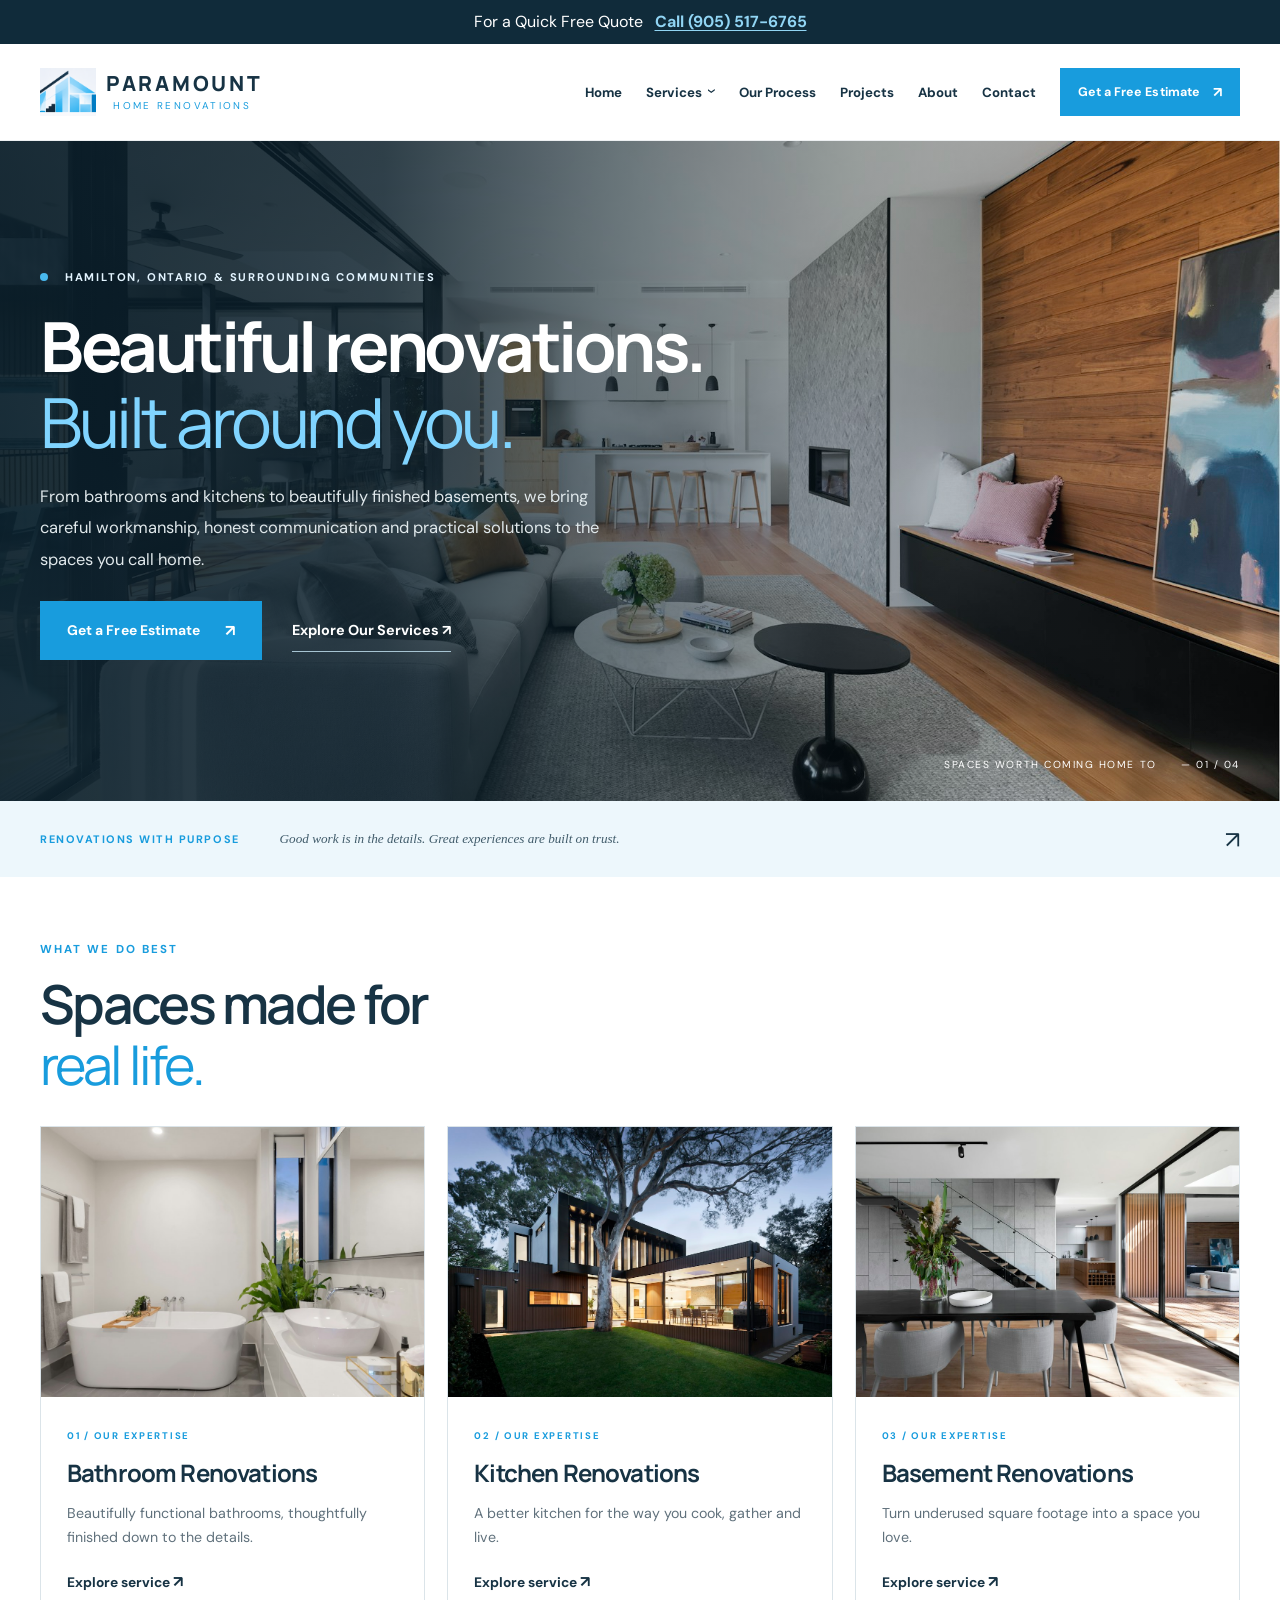
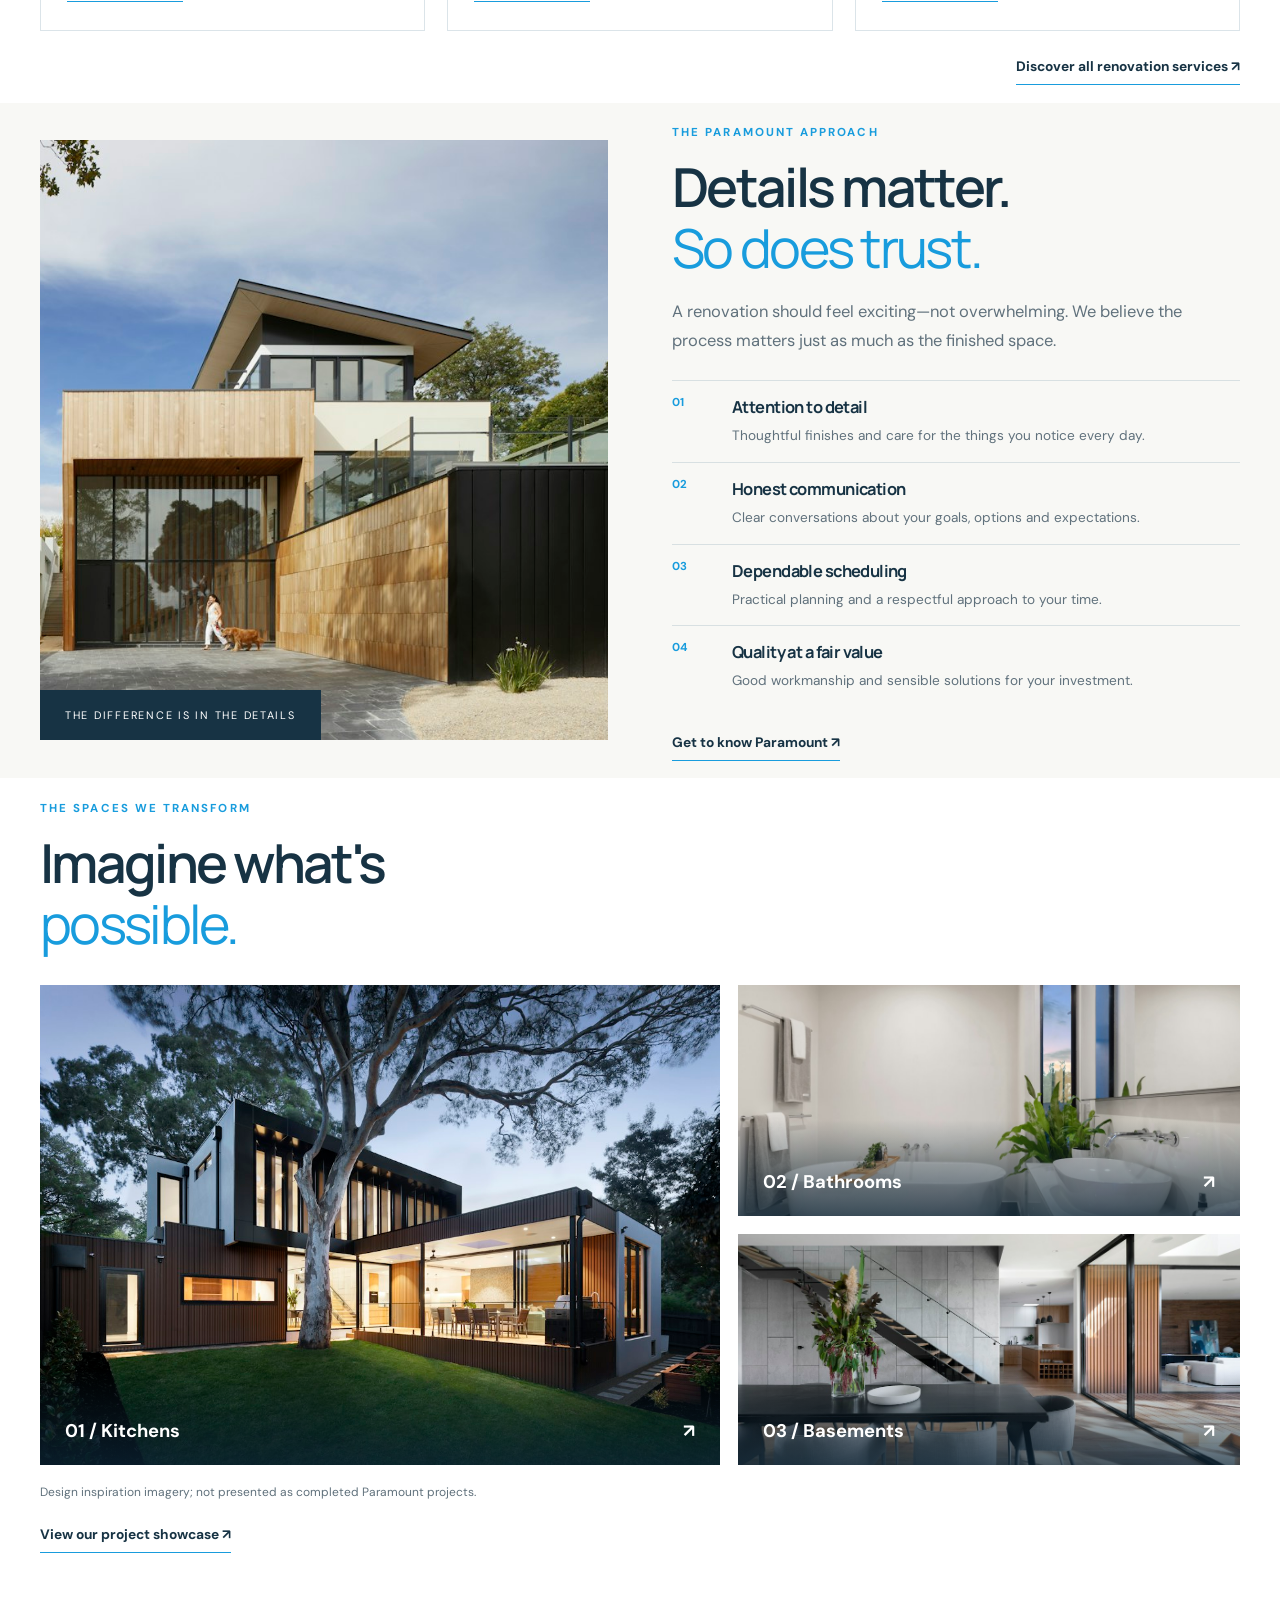
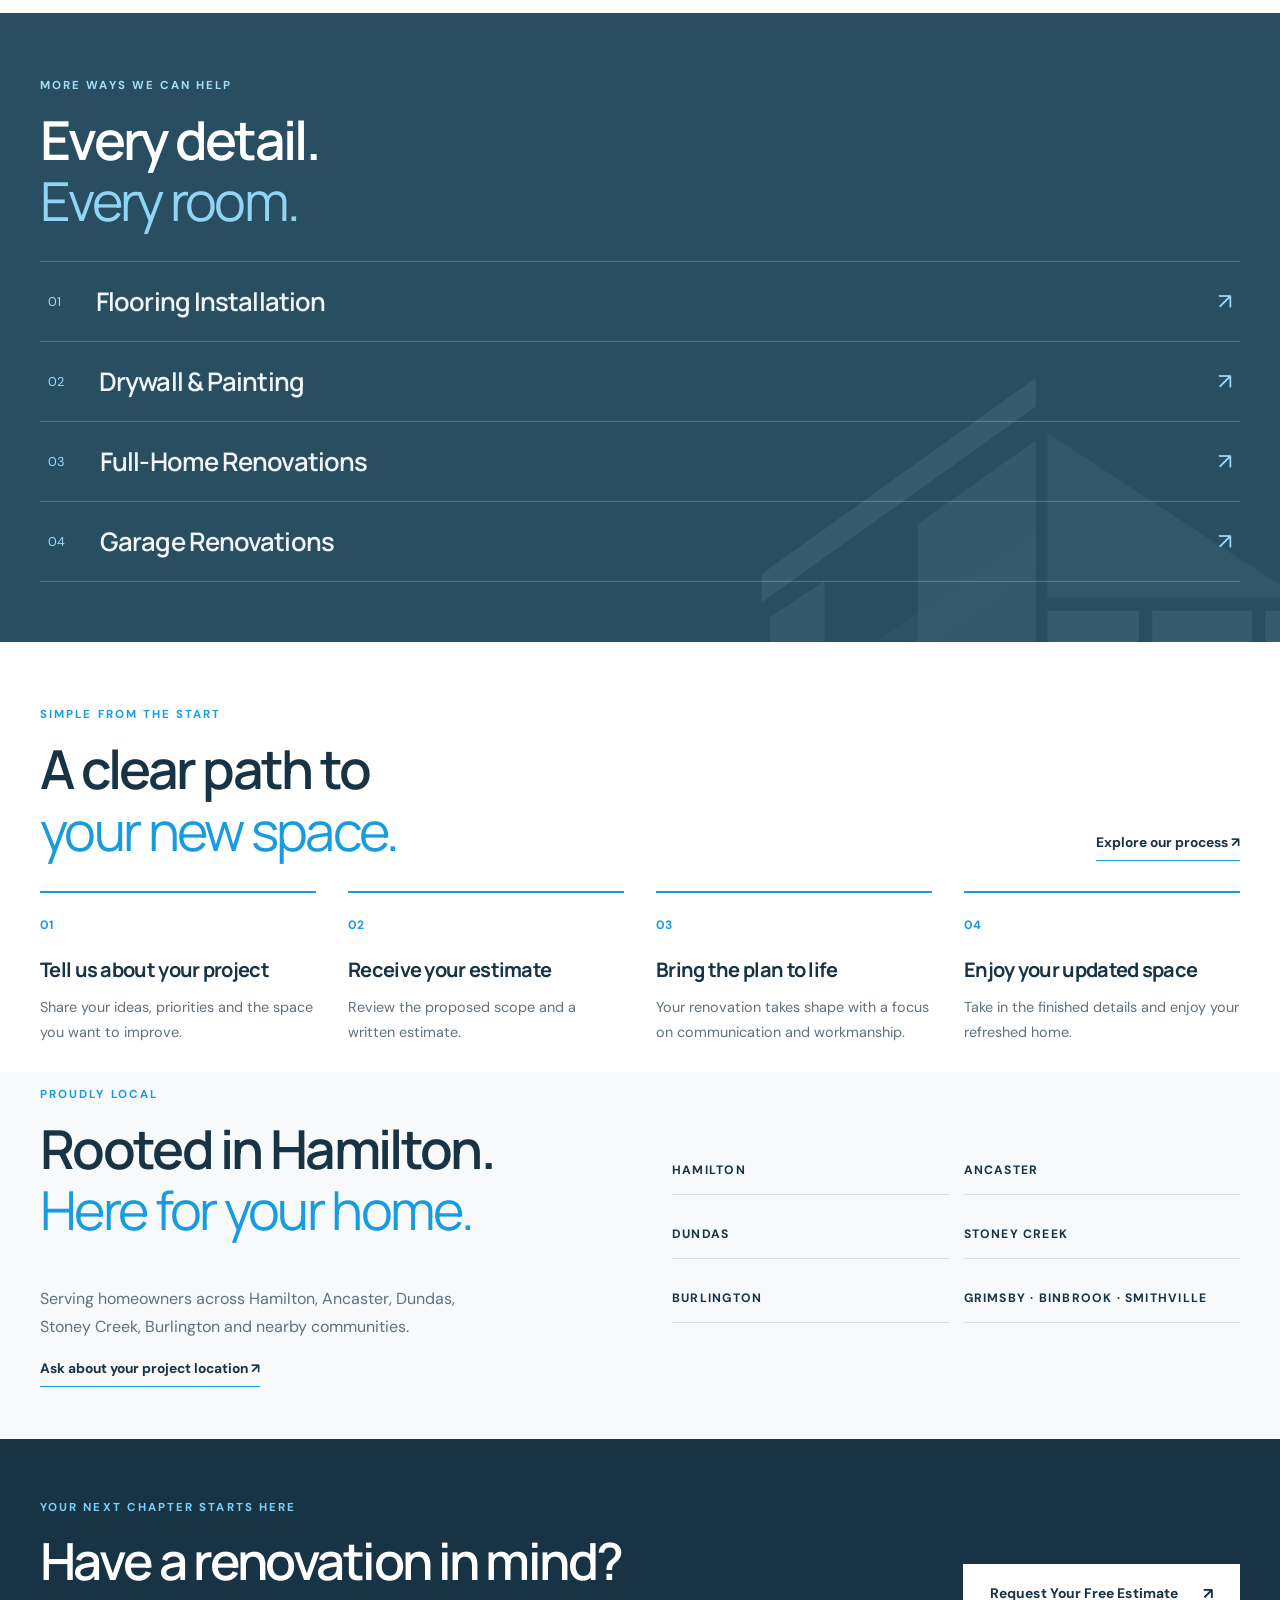
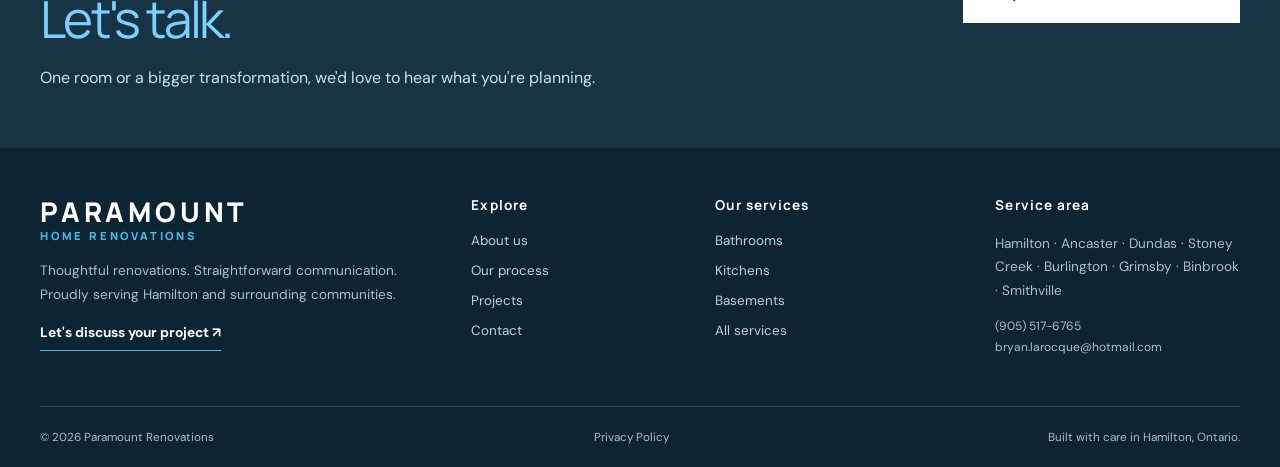
==== commit e5ebefe6: "Merge pull request #4 from cgtrxx/codex/readable-source Format HTML, CSS and JavaScript for readable" ====
--- a/index.html
+++ b/index.html
@@ -40,7 +40,7 @@
     <header class="site-header">
       <div class="container nav">
         <a href="/" class="brand" aria-label="Paramount Renovations — home"
-          ><span class="brand-mark"><img src="/assets/paramount-logo.png" alt="" width="68" height="60" /></span><span class="brand-text"><strong>PARAMOUNT</strong><small role="img" aria-label="Renovations"><i aria-hidden="true">R</i><i aria-hidden="true">E</i><i aria-hidden="true">N</i><i aria-hidden="true">O</i><i aria-hidden="true">V</i><i aria-hidden="true">A</i><i aria-hidden="true">T</i><i aria-hidden="true">I</i><i aria-hidden="true">O</i><i aria-hidden="true">N</i><i aria-hidden="true">S</i></small></span></a
+          ><span class="brand-mark"><img src="/assets/paramount-logo.png" alt="" width="68" height="60" /></span><span class="brand-text"><strong>PARAMOUNT</strong><small>HOME RENOVATIONS</small></span></a
         ><button type="button" class="menu-toggle" aria-label="Open navigation" aria-expanded="false" aria-controls="nav-links"><span></span><span></span><span></span></button>
         <nav id="nav-links" class="nav-links" aria-label="Primary navigation">
           <a href="/">Home</a>
@@ -60,7 +60,7 @@
           <div class="hero-copy">
             <div class="hero-location"><span class="dot"></span> HAMILTON, ONTARIO &amp; SURROUNDING COMMUNITIES</div>
             <h1>Beautiful renovations.<br /><em>Built around you.</em></h1>
-            <p>From bathrooms and kitchens to beautifully finished basements, we bring quality workmanship, honest communication and practical solutions to the spaces you call home.</p>
+            <p>From bathrooms and kitchens to beautifully finished basements, we bring careful workmanship, honest communication and practical solutions to the spaces you call home.</p>
             <div class="hero-actions">
               <a href="/contact/" class="btn">Get a Free Estimate <span aria-hidden="true">↗</span></a
               ><a href="/services/" class="btn-ghost">Explore Our Services <span aria-hidden="true">↗</span></a>
@@ -86,7 +86,7 @@
           </div>
           <div class="service-grid">
             <a class="service-card" href="/bathroom-renovations/"
-              ><div class="service-photo"><img class="" src="/assets/local/bathroom-inspiration.079b1faaa717.jpg" alt="Bathroom with freestanding tub, vessel sink and softly illuminated mirror" loading="lazy" decoding="async" /></div>
+              ><div class="service-photo"><img class="" src="/assets/local/ac1d2dbcba702c855200.jpg" alt="Design inspiration for bathroom renovations" loading="lazy" decoding="async" /></div>
               <div class="service-card-bottom">
                 <span class="eyebrow">01 / OUR EXPERTISE</span>
                 <h3>Bathroom Renovations</h3>
@@ -94,7 +94,7 @@
                 <span class="text-link">Explore service <span aria-hidden="true">↗</span></span>
               </div></a
             ><a class="service-card" href="/kitchen-renovations/"
-              ><div class="service-photo"><img class="" src="/assets/local/kitchen-inspiration.f62501892f37.jpg" alt="Contemporary kitchen with wood cabinetry, marble island and visible range" loading="lazy" decoding="async" /></div>
+              ><div class="service-photo"><img class="" src="/assets/local/37c5f8483d20fa475c7d.jpg" alt="Design inspiration for kitchen renovations" loading="lazy" decoding="async" /></div>
               <div class="service-card-bottom">
                 <span class="eyebrow">02 / OUR EXPERTISE</span>
                 <h3>Kitchen Renovations</h3>
@@ -102,7 +102,7 @@
                 <span class="text-link">Explore service <span aria-hidden="true">↗</span></span>
               </div></a
             ><a class="service-card" href="/basement-renovations/"
-              ><div class="service-photo"><img class="" src="/assets/local/basement-inspiration.4fd2451e0656.jpg" alt="Warm finished basement lounge with sectional seating, illuminated wet bar and glass-enclosed gym" loading="lazy" decoding="async" /></div>
+              ><div class="service-photo"><img class="" src="/assets/local/5240c773ec338694ab00.jpg" alt="Design inspiration for basement renovations" loading="lazy" decoding="async" /></div>
               <div class="service-card-bottom">
                 <span class="eyebrow">03 / OUR EXPERTISE</span>
                 <h3>Basement Renovations</h3>
@@ -116,7 +116,7 @@
       </section>
       <section class="feature-section">
         <div class="container feature-grid">
-          <div class="feature-photo"><img class="" src="/assets/local/cabinetry-detail.5f71257393c3.jpg" alt="Custom cabinetry with warm timber shelving, integrated lighting and a stone fireplace" loading="lazy" decoding="async" /><span class="photo-caption">THE DIFFERENCE IS IN THE DETAILS</span></div>
+          <div class="feature-photo"><img class="" src="/assets/local/6ef5735aa177d9299f95.jpg" alt="Warm contemporary living space with considered interior finishes" loading="lazy" decoding="async" /><span class="photo-caption">THE DIFFERENCE IS IN THE DETAILS</span></div>
           <div class="feature-copy">
             <span class="eyebrow">THE PARAMOUNT APPROACH</span>
             <h2>Details matter.<br /><em>So does trust.</em></h2>
@@ -165,13 +165,13 @@
           </div>
           <div class="showcase-grid">
             <a href="/kitchen-renovations/" class="showcase-large"
-              ><img class="" src="/assets/local/kitchen-inspiration.f62501892f37.jpg" alt="Contemporary kitchen with wood cabinetry, marble island and visible range" loading="lazy" decoding="async" /><span>01 / Kitchens <b>↗</b></span></a
+              ><img class="" src="/assets/local/37c5f8483d20fa475c7d.jpg" alt="Kitchen design inspiration" loading="lazy" decoding="async" /><span>01 / Kitchens <b>↗</b></span></a
             >
             <div class="showcase-side">
               <a href="/bathroom-renovations/"
-                ><img class="" src="/assets/local/bathroom-inspiration.079b1faaa717.jpg" alt="Bathroom with freestanding tub, vessel sink and softly illuminated mirror" loading="lazy" decoding="async" /><span>02 / Bathrooms <b>↗</b></span></a
+                ><img class="" src="/assets/local/ac1d2dbcba702c855200.jpg" alt="Bathroom design inspiration" loading="lazy" decoding="async" /><span>02 / Bathrooms <b>↗</b></span></a
               ><a href="/basement-renovations/"
-                ><img class="" src="/assets/local/basement-inspiration.4fd2451e0656.jpg" alt="Warm finished basement lounge with sectional seating, illuminated wet bar and glass-enclosed gym" loading="lazy" decoding="async" /><span>03 / Basements <b>↗</b></span></a
+                ><img class="" src="/assets/local/5240c773ec338694ab00.jpg" alt="Finished living space inspiration" loading="lazy" decoding="async" /><span>03 / Basements <b>↗</b></span></a
               >
             </div>
           </div>
@@ -188,26 +188,20 @@
             </div>
           </div>
           <div class="additional-list">
-            <a href="/bathroom-renovations/"><span>01</span><h3>Bathroom Renovations</h3><span class="arrow">↗</span></a>
-            <a href="/kitchen-renovations/"><span>02</span><h3>Kitchen Renovations</h3><span class="arrow">↗</span></a>
-            <a href="/basement-renovations/"><span>03</span><h3>Basement Renovations</h3><span class="arrow">↗</span></a>
             <a href="/flooring/"
+              ><span>01</span>
+              <h3>Flooring Installation</h3>
+              <span class="arrow">↗</span></a
+            ><a href="/drywall-painting/"
+              ><span>02</span>
+              <h3>Drywall &amp; Painting</h3>
+              <span class="arrow">↗</span></a
+            ><a href="/full-home-renovations/"
+              ><span>03</span>
+              <h3>Full-Home Renovations</h3>
+              <span class="arrow">↗</span></a
+            ><a href="/garage-renovations/"
               ><span>04</span>
-              <h3>Flooring Installation</h3>
-              <span class="arrow">↗</span></a
-            >
-            <a href="/drywall-painting/"
-              ><span>05</span>
-              <h3>Drywall &amp; Painting</h3>
-              <span class="arrow">↗</span></a
-            >
-            <a href="/full-home-renovations/"
-              ><span>06</span>
-              <h3>Full-Home Renovations</h3>
-              <span class="arrow">↗</span></a
-            >
-            <a href="/garage-renovations/"
-              ><span>07</span>
               <h3>Garage Renovations</h3>
               <span class="arrow">↗</span></a
             >
@@ -255,7 +249,7 @@
             <p>Serving homeowners across Hamilton, Ancaster, Dundas, Stoney Creek, Burlington and nearby communities.</p>
             <a href="/contact/" class="text-link">Ask about your project location ↗</a>
           </div>
-          <div class="location-list"><span>HAMILTON</span><span>ANCASTER</span><span>DUNDAS</span><span>STONEY CREEK</span><span>BURLINGTON</span><span>OAKVILLE</span><span>CALEDONIA</span><span>GRIMSBY</span><span>BINBROOK</span><span>SMITHVILLE</span></div>
+          <div class="location-list"><span>HAMILTON</span><span>ANCASTER</span><span>DUNDAS</span><span>STONEY CREEK</span><span>BURLINGTON</span><span>GRIMSBY · BINBROOK · SMITHVILLE</span></div>
         </div>
       </section>
       <section class="final-cta">
@@ -272,7 +266,7 @@
     <footer class="footer">
       <div class="container footer-grid">
         <div>
-          <a href="/" class="footer-brand">PARAMOUNT<span role="img" aria-label="Renovations"><i aria-hidden="true">R</i><i aria-hidden="true">E</i><i aria-hidden="true">N</i><i aria-hidden="true">O</i><i aria-hidden="true">V</i><i aria-hidden="true">A</i><i aria-hidden="true">T</i><i aria-hidden="true">I</i><i aria-hidden="true">O</i><i aria-hidden="true">N</i><i aria-hidden="true">S</i></span></a>
+          <a href="/" class="footer-brand">PARAMOUNT<span>HOME RENOVATIONS</span></a>
           <p>Thoughtful renovations. Straightforward communication. Proudly serving Hamilton and surrounding communities.</p>
           <a class="text-link light" href="/contact/">Let's discuss your project ↗</a>
         </div>
--- a/assets/style.css
+++ b/assets/style.css
@@ -84,7 +84,7 @@
   margin: 0;
   background: #fff;
   color: var(--navy);
-  font-family: Arial, sans-serif;
+  font-family: 'DM Sans', Arial, sans-serif;
   -webkit-font-smoothing: antialiased;
 }
 img {
@@ -113,7 +113,7 @@
 h1,
 h2,
 h3 {
-  font-family: Arial, sans-serif;
+  font-family: Manrope, Arial, sans-serif;
   letter-spacing: -0.05em;
 }
 h1 {
@@ -207,19 +207,14 @@
 }
 .brand-text strong {
   display: block;
-  font: 800 1.3rem 'Times New Roman', serif;
+  font: 800 1.3rem Manrope;
   letter-spacing: 0.13em;
   line-height: 1.15;
 }
 .brand-text small {
-  display: flex;
-  justify-content: space-between;
-  width: calc(100% - 2.7px);
-  justify-self: start;
-  min-width: 0;
-  font-size: 0.66rem;
-  font-weight: 600;
-  letter-spacing: 0;
+  display: block;
+  font-size: 0.62rem;
+  letter-spacing: 0.24em;
   color: var(--blue);
   margin-top: 4px;
 }
@@ -400,7 +395,7 @@
   white-space: nowrap;
 }
 .intro-strip p {
-  font: 500 1.15rem 'Times New Roman', serif;
+  font: 500 1.15rem Manrope;
   color: var(--navy);
   margin: 0;
   flex: 1;
@@ -712,35 +707,14 @@
   gap: 55px;
 }
 .footer-brand {
-  font: 800 1.7rem 'Times New Roman', serif;
+  font: 800 1.7rem Manrope;
   letter-spacing: 0.14em;
 }
 .footer-brand span {
-  display: flex;
-  justify-content: space-between;
-  width: calc(100% - 6px);
-  font-size: 0.74rem;
-  font-weight: 600;
+  display: block;
+  font-size: 0.7rem;
   color: var(--sky);
-  letter-spacing: 0;
-  text-align: center;
-}
-.brand-text small i,
-.footer-brand span i {
-  font-style: normal;
-}
-/* Optical kerning in RENOVATIONS: draw only NOVAT closer around its center. */
-.footer-brand span i:nth-child(3) {
-  transform: translateX(1.5px);
-}
-.footer-brand span i:nth-child(4) {
-  transform: translateX(0.75px);
-}
-.footer-brand span i:nth-child(6) {
-  transform: translateX(-0.75px);
-}
-.footer-brand span i:nth-child(7) {
-  transform: translateX(-1.5px);
+  letter-spacing: 0.25em;
 }
 .footer p {
   color: #aebfc9;
@@ -898,7 +872,7 @@
 }
 .timeline article > span {
   color: var(--blue);
-  font: 700 2rem 'Times New Roman', serif;
+  font: 700 2rem Manrope;
 }
 .timeline h2 {
   font-size: 2rem;
@@ -1011,9 +985,6 @@
   }
   .brand-text strong {
     font-size: 1.1rem;
-  }
-  .brand-text small {
-    width: calc(100% - 2.3px);
   }
   .brand-mark {
     width: 45px;
@@ -1570,7 +1541,6 @@
   font-family: Georgia, 'Times New Roman', serif;
   font-size: clamp(0.825rem, 0.95vw, 0.95rem);
   font-weight: 400;
-  -webkit-text-stroke: 0.12px currentColor;
   font-style: italic;
   line-height: 1.45;
   letter-spacing: 0;
@@ -1582,10 +1552,6 @@
 
 /* Desktop-only horizontal placement; preserve text spacing and vertical alignment. */
 @media (min-width: 901px) {
-  .intro-strip-inner {
-    min-height: 56px;
-    padding-block: 10px;
-  }
   .intro-strip-inner > span,
   .intro-strip-inner > p {
     transform: translateX(clamp(-93px, calc((1320px - 100vw) / 4), 0px));
@@ -1594,9 +1560,6 @@
 
 /* Wider interior-page heroes on desktop: 50px extra on either side. */
 @media (min-width: 901px) {
-  .site-header > .nav {
-    width: min(calc(100% - 80px), 1340px);
-  }
   .page-hero > .container {
     width: min(calc(100% - 80px), 1340px);
   }
@@ -1778,12 +1741,10 @@
 .footer .footer-brand {
   display: inline-block;
   line-height: 1.2;
-  -webkit-text-stroke: 0.3px currentColor;
 }
 .footer .footer-brand span {
   margin-top: 1px;
   line-height: 1.3;
-  -webkit-text-stroke: 0.5px currentColor;
 }
 .footer .footer-brand + p {
   margin-top: 14px;
@@ -1864,7 +1825,7 @@
 }
 
 .brand-text small {
-  transform: none;
+  transform: translateX(-2px);
 }
 
 /* Mobile-only refinements. Desktop and tablet retain the pre-edit layout. */
@@ -1906,16 +1867,3 @@
     padding-top: 10px;
   }
 }
-
-/* Keep stacked service headings close to the content they introduce. */
-@media (max-width: 900px) {
-  .service-overview .split-content,
-  .service-faq .faq {
-    gap: 16px;
-  }
-}
-
-.service-overview .split-content > div:first-child > h2,
-.service-faq .faq > div:first-child > h2 {
-  margin-bottom: 0;
-}
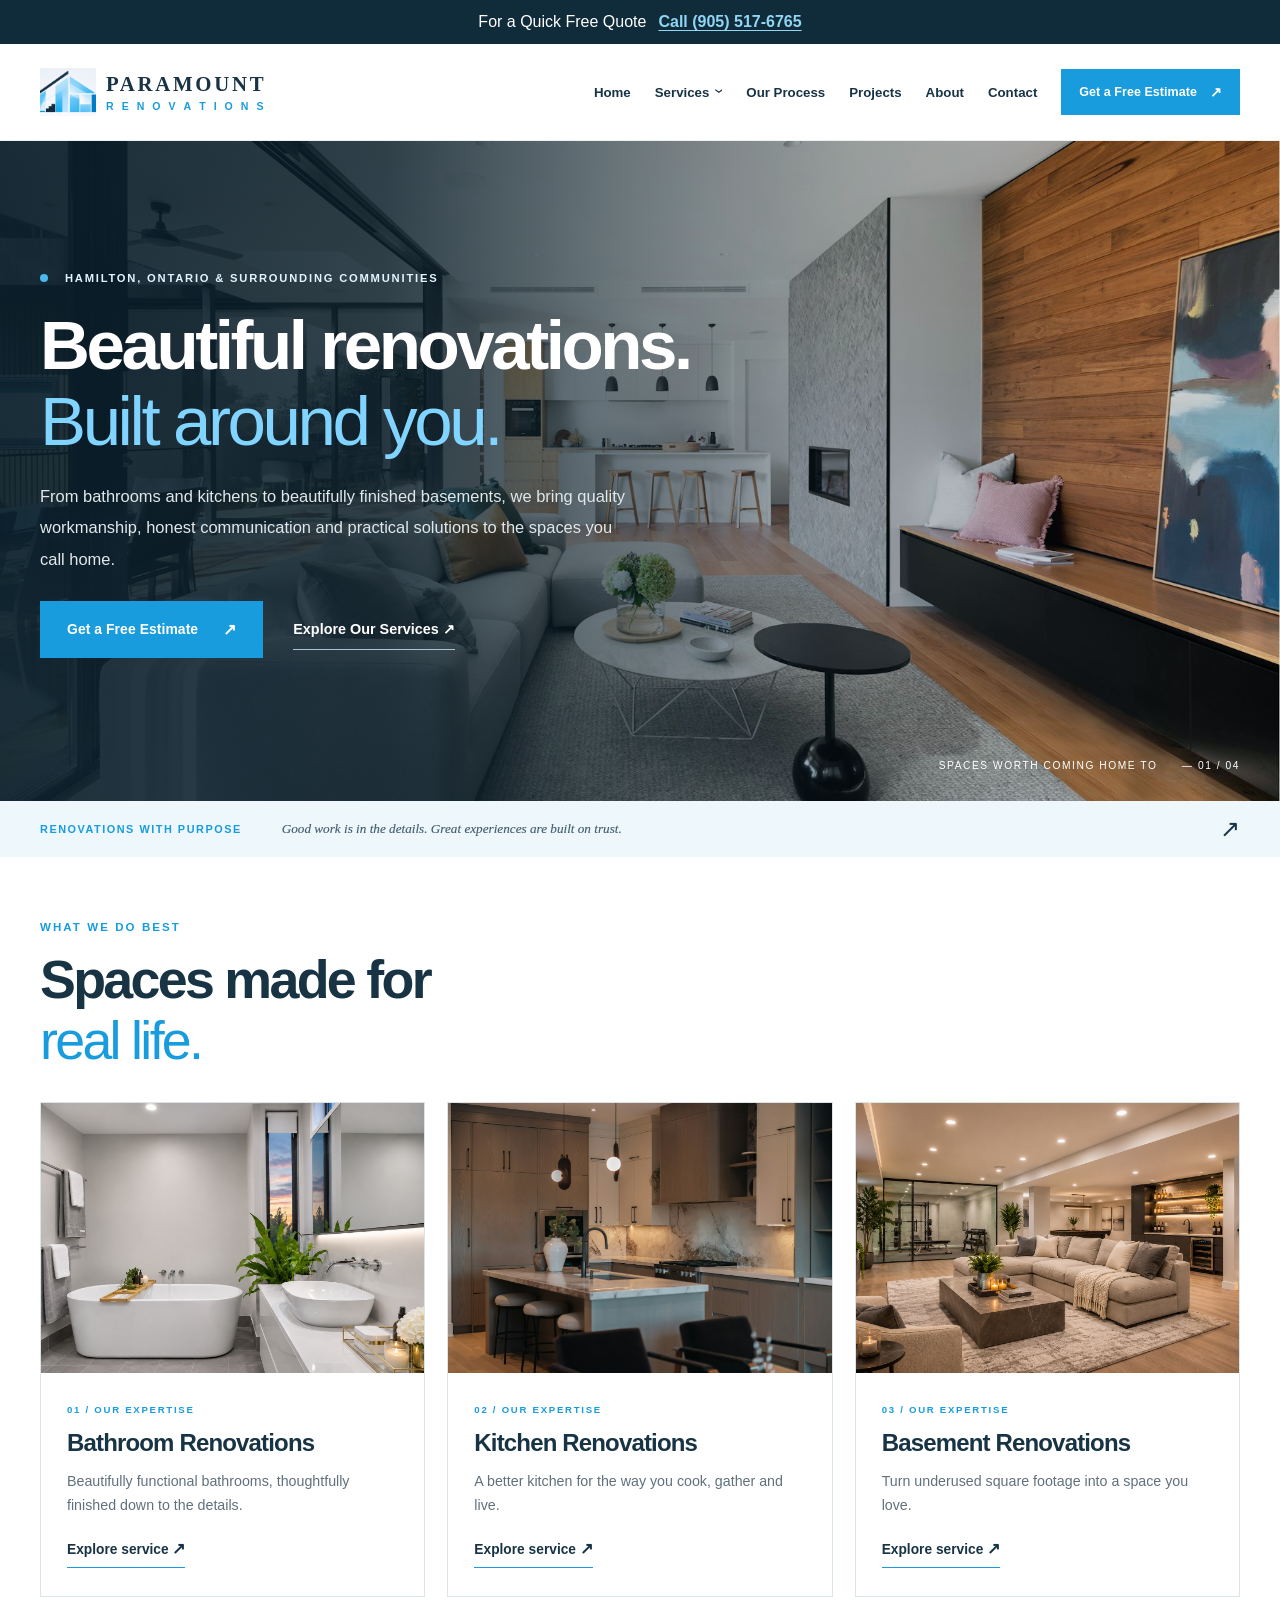
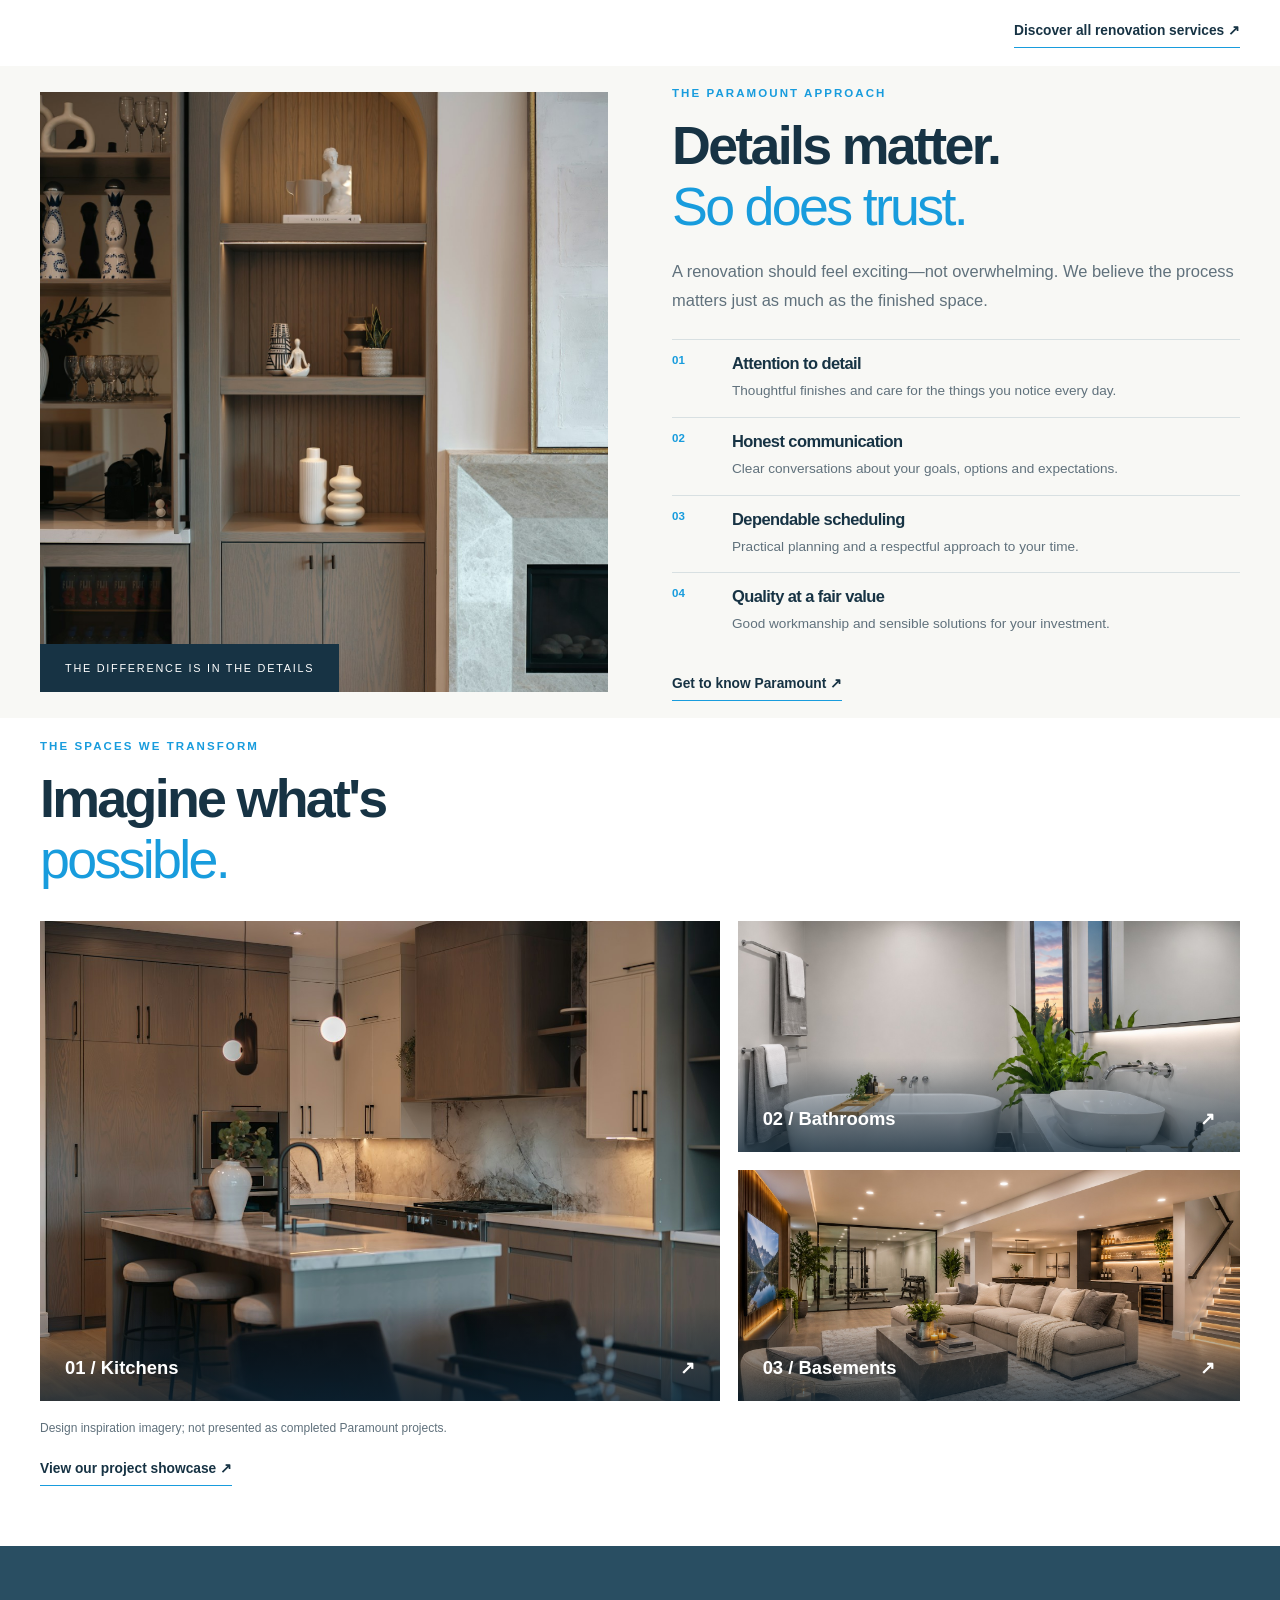
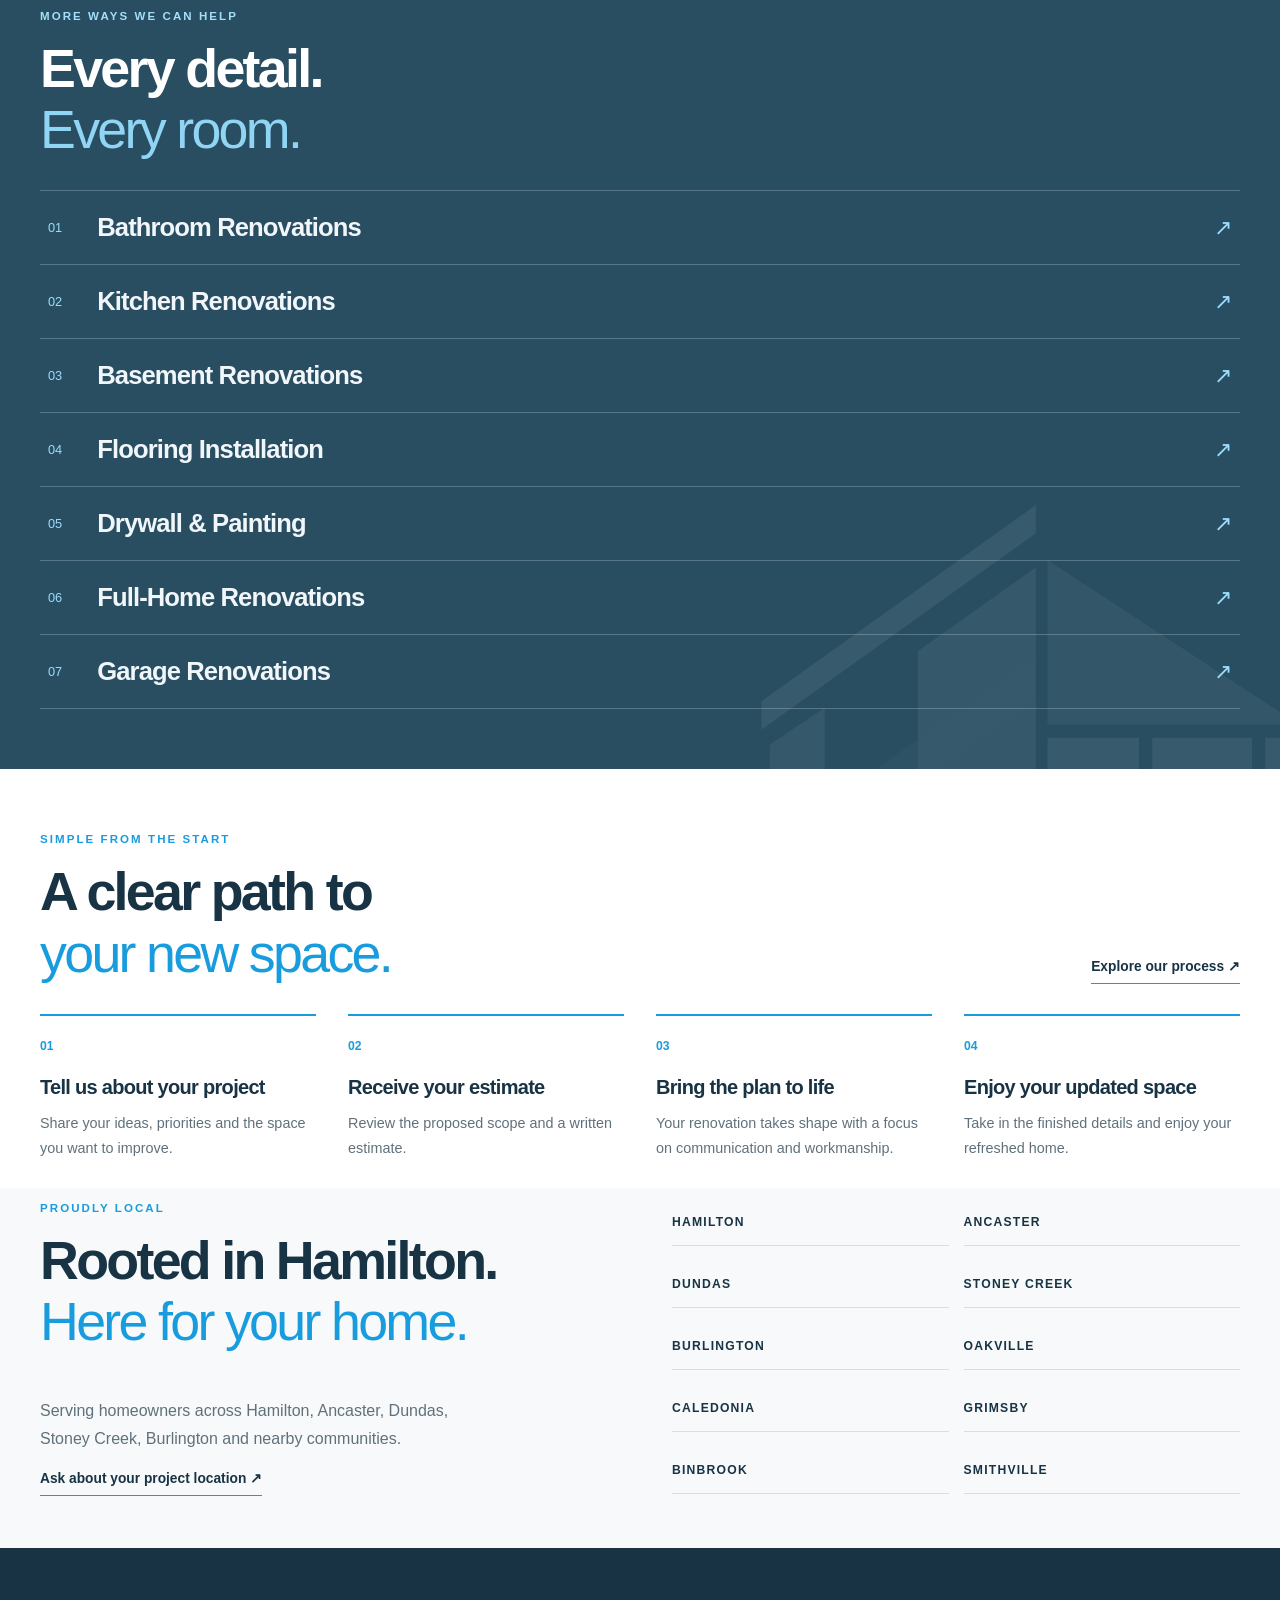
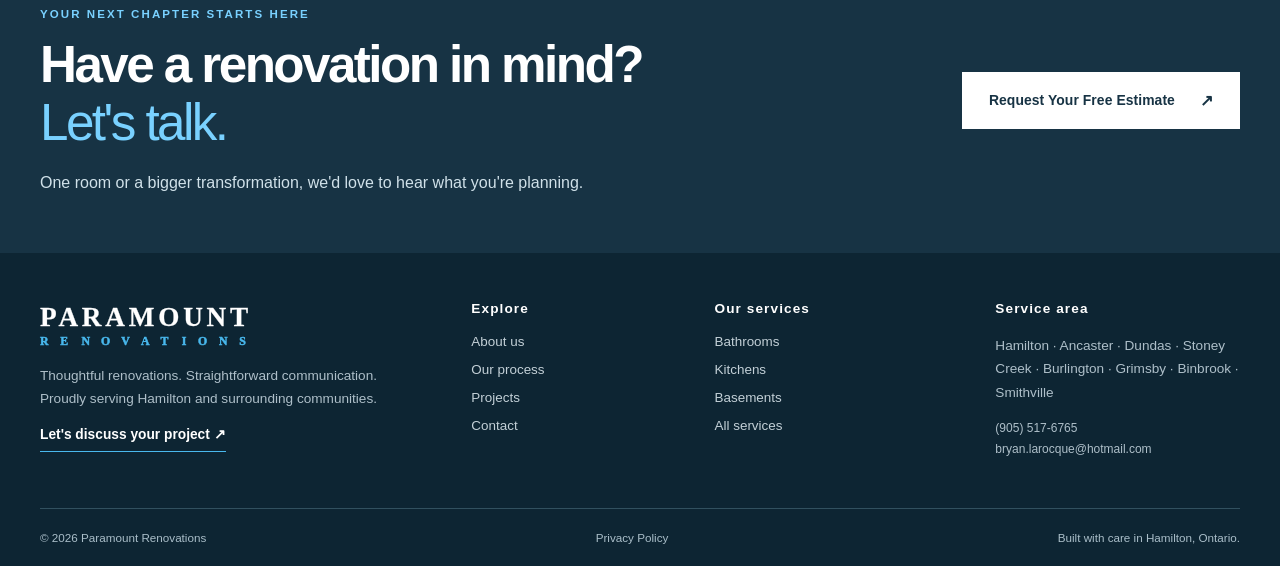
==== commit 71c1ebe8: "Merge pull request #5 from cgtrxx/codex/site-feedback Refine Paramount typography, service content a" ====
--- a/index.html
+++ b/index.html
@@ -40,7 +40,7 @@
     <header class="site-header">
       <div class="container nav">
         <a href="/" class="brand" aria-label="Paramount Renovations — home"
-          ><span class="brand-mark"><img src="/assets/paramount-logo.png" alt="" width="68" height="60" /></span><span class="brand-text"><strong>PARAMOUNT</strong><small>HOME RENOVATIONS</small></span></a
+          ><span class="brand-mark"><img src="/assets/paramount-logo.png" alt="" width="68" height="60" /></span><span class="brand-text"><strong>PARAMOUNT</strong><small role="img" aria-label="Renovations"><i aria-hidden="true">R</i><i aria-hidden="true">E</i><i aria-hidden="true">N</i><i aria-hidden="true">O</i><i aria-hidden="true">V</i><i aria-hidden="true">A</i><i aria-hidden="true">T</i><i aria-hidden="true">I</i><i aria-hidden="true">O</i><i aria-hidden="true">N</i><i aria-hidden="true">S</i></small></span></a
         ><button type="button" class="menu-toggle" aria-label="Open navigation" aria-expanded="false" aria-controls="nav-links"><span></span><span></span><span></span></button>
         <nav id="nav-links" class="nav-links" aria-label="Primary navigation">
           <a href="/">Home</a>
@@ -60,7 +60,7 @@
           <div class="hero-copy">
             <div class="hero-location"><span class="dot"></span> HAMILTON, ONTARIO &amp; SURROUNDING COMMUNITIES</div>
             <h1>Beautiful renovations.<br /><em>Built around you.</em></h1>
-            <p>From bathrooms and kitchens to beautifully finished basements, we bring careful workmanship, honest communication and practical solutions to the spaces you call home.</p>
+            <p>From bathrooms and kitchens to beautifully finished basements, we bring quality workmanship, honest communication and practical solutions to the spaces you call home.</p>
             <div class="hero-actions">
               <a href="/contact/" class="btn">Get a Free Estimate <span aria-hidden="true">↗</span></a
               ><a href="/services/" class="btn-ghost">Explore Our Services <span aria-hidden="true">↗</span></a>
@@ -86,7 +86,7 @@
           </div>
           <div class="service-grid">
             <a class="service-card" href="/bathroom-renovations/"
-              ><div class="service-photo"><img class="" src="/assets/local/ac1d2dbcba702c855200.jpg" alt="Design inspiration for bathroom renovations" loading="lazy" decoding="async" /></div>
+              ><div class="service-photo"><img class="" src="/assets/local/bathroom-inspiration.079b1faaa717.jpg" alt="Bathroom with freestanding tub, vessel sink and softly illuminated mirror" loading="lazy" decoding="async" /></div>
               <div class="service-card-bottom">
                 <span class="eyebrow">01 / OUR EXPERTISE</span>
                 <h3>Bathroom Renovations</h3>
@@ -94,7 +94,7 @@
                 <span class="text-link">Explore service <span aria-hidden="true">↗</span></span>
               </div></a
             ><a class="service-card" href="/kitchen-renovations/"
-              ><div class="service-photo"><img class="" src="/assets/local/37c5f8483d20fa475c7d.jpg" alt="Design inspiration for kitchen renovations" loading="lazy" decoding="async" /></div>
+              ><div class="service-photo"><img class="" src="/assets/local/kitchen-inspiration.f62501892f37.jpg" alt="Contemporary kitchen with wood cabinetry, marble island and visible range" loading="lazy" decoding="async" /></div>
               <div class="service-card-bottom">
                 <span class="eyebrow">02 / OUR EXPERTISE</span>
                 <h3>Kitchen Renovations</h3>
@@ -102,7 +102,7 @@
                 <span class="text-link">Explore service <span aria-hidden="true">↗</span></span>
               </div></a
             ><a class="service-card" href="/basement-renovations/"
-              ><div class="service-photo"><img class="" src="/assets/local/5240c773ec338694ab00.jpg" alt="Design inspiration for basement renovations" loading="lazy" decoding="async" /></div>
+              ><div class="service-photo"><img class="" src="/assets/local/basement-inspiration.4fd2451e0656.jpg" alt="Warm finished basement lounge with sectional seating, illuminated wet bar and glass-enclosed gym" loading="lazy" decoding="async" /></div>
               <div class="service-card-bottom">
                 <span class="eyebrow">03 / OUR EXPERTISE</span>
                 <h3>Basement Renovations</h3>
@@ -116,7 +116,7 @@
       </section>
       <section class="feature-section">
         <div class="container feature-grid">
-          <div class="feature-photo"><img class="" src="/assets/local/6ef5735aa177d9299f95.jpg" alt="Warm contemporary living space with considered interior finishes" loading="lazy" decoding="async" /><span class="photo-caption">THE DIFFERENCE IS IN THE DETAILS</span></div>
+          <div class="feature-photo"><img class="" src="/assets/local/cabinetry-detail.5f71257393c3.jpg" alt="Custom cabinetry with warm timber shelving, integrated lighting and a stone fireplace" loading="lazy" decoding="async" /><span class="photo-caption">THE DIFFERENCE IS IN THE DETAILS</span></div>
           <div class="feature-copy">
             <span class="eyebrow">THE PARAMOUNT APPROACH</span>
             <h2>Details matter.<br /><em>So does trust.</em></h2>
@@ -165,13 +165,13 @@
           </div>
           <div class="showcase-grid">
             <a href="/kitchen-renovations/" class="showcase-large"
-              ><img class="" src="/assets/local/37c5f8483d20fa475c7d.jpg" alt="Kitchen design inspiration" loading="lazy" decoding="async" /><span>01 / Kitchens <b>↗</b></span></a
+              ><img class="" src="/assets/local/kitchen-inspiration.f62501892f37.jpg" alt="Contemporary kitchen with wood cabinetry, marble island and visible range" loading="lazy" decoding="async" /><span>01 / Kitchens <b>↗</b></span></a
             >
             <div class="showcase-side">
               <a href="/bathroom-renovations/"
-                ><img class="" src="/assets/local/ac1d2dbcba702c855200.jpg" alt="Bathroom design inspiration" loading="lazy" decoding="async" /><span>02 / Bathrooms <b>↗</b></span></a
+                ><img class="" src="/assets/local/bathroom-inspiration.079b1faaa717.jpg" alt="Bathroom with freestanding tub, vessel sink and softly illuminated mirror" loading="lazy" decoding="async" /><span>02 / Bathrooms <b>↗</b></span></a
               ><a href="/basement-renovations/"
-                ><img class="" src="/assets/local/5240c773ec338694ab00.jpg" alt="Finished living space inspiration" loading="lazy" decoding="async" /><span>03 / Basements <b>↗</b></span></a
+                ><img class="" src="/assets/local/basement-inspiration.4fd2451e0656.jpg" alt="Warm finished basement lounge with sectional seating, illuminated wet bar and glass-enclosed gym" loading="lazy" decoding="async" /><span>03 / Basements <b>↗</b></span></a
               >
             </div>
           </div>
@@ -188,20 +188,26 @@
             </div>
           </div>
           <div class="additional-list">
+            <a href="/bathroom-renovations/"><span>01</span><h3>Bathroom Renovations</h3><span class="arrow">↗</span></a>
+            <a href="/kitchen-renovations/"><span>02</span><h3>Kitchen Renovations</h3><span class="arrow">↗</span></a>
+            <a href="/basement-renovations/"><span>03</span><h3>Basement Renovations</h3><span class="arrow">↗</span></a>
             <a href="/flooring/"
-              ><span>01</span>
+              ><span>04</span>
               <h3>Flooring Installation</h3>
               <span class="arrow">↗</span></a
-            ><a href="/drywall-painting/"
-              ><span>02</span>
+            >
+            <a href="/drywall-painting/"
+              ><span>05</span>
               <h3>Drywall &amp; Painting</h3>
               <span class="arrow">↗</span></a
-            ><a href="/full-home-renovations/"
-              ><span>03</span>
+            >
+            <a href="/full-home-renovations/"
+              ><span>06</span>
               <h3>Full-Home Renovations</h3>
               <span class="arrow">↗</span></a
-            ><a href="/garage-renovations/"
-              ><span>04</span>
+            >
+            <a href="/garage-renovations/"
+              ><span>07</span>
               <h3>Garage Renovations</h3>
               <span class="arrow">↗</span></a
             >
@@ -249,7 +255,7 @@
             <p>Serving homeowners across Hamilton, Ancaster, Dundas, Stoney Creek, Burlington and nearby communities.</p>
             <a href="/contact/" class="text-link">Ask about your project location ↗</a>
           </div>
-          <div class="location-list"><span>HAMILTON</span><span>ANCASTER</span><span>DUNDAS</span><span>STONEY CREEK</span><span>BURLINGTON</span><span>GRIMSBY · BINBROOK · SMITHVILLE</span></div>
+          <div class="location-list"><span>HAMILTON</span><span>ANCASTER</span><span>DUNDAS</span><span>STONEY CREEK</span><span>BURLINGTON</span><span>OAKVILLE</span><span>CALEDONIA</span><span>GRIMSBY</span><span>BINBROOK</span><span>SMITHVILLE</span></div>
         </div>
       </section>
       <section class="final-cta">
@@ -266,7 +272,7 @@
     <footer class="footer">
       <div class="container footer-grid">
         <div>
-          <a href="/" class="footer-brand">PARAMOUNT<span>HOME RENOVATIONS</span></a>
+          <a href="/" class="footer-brand">PARAMOUNT<span role="img" aria-label="Renovations"><i aria-hidden="true">R</i><i aria-hidden="true">E</i><i aria-hidden="true">N</i><i aria-hidden="true">O</i><i aria-hidden="true">V</i><i aria-hidden="true">A</i><i aria-hidden="true">T</i><i aria-hidden="true">I</i><i aria-hidden="true">O</i><i aria-hidden="true">N</i><i aria-hidden="true">S</i></span></a>
           <p>Thoughtful renovations. Straightforward communication. Proudly serving Hamilton and surrounding communities.</p>
           <a class="text-link light" href="/contact/">Let's discuss your project ↗</a>
         </div>
--- a/assets/style.css
+++ b/assets/style.css
@@ -84,7 +84,7 @@
   margin: 0;
   background: #fff;
   color: var(--navy);
-  font-family: 'DM Sans', Arial, sans-serif;
+  font-family: Arial, sans-serif;
   -webkit-font-smoothing: antialiased;
 }
 img {
@@ -113,7 +113,7 @@
 h1,
 h2,
 h3 {
-  font-family: Manrope, Arial, sans-serif;
+  font-family: Arial, sans-serif;
   letter-spacing: -0.05em;
 }
 h1 {
@@ -207,14 +207,19 @@
 }
 .brand-text strong {
   display: block;
-  font: 800 1.3rem Manrope;
+  font: 800 1.3rem 'Times New Roman', serif;
   letter-spacing: 0.13em;
   line-height: 1.15;
 }
 .brand-text small {
-  display: block;
-  font-size: 0.62rem;
-  letter-spacing: 0.24em;
+  display: flex;
+  justify-content: space-between;
+  width: calc(100% - 2.7px);
+  justify-self: start;
+  min-width: 0;
+  font-size: 0.66rem;
+  font-weight: 600;
+  letter-spacing: 0;
   color: var(--blue);
   margin-top: 4px;
 }
@@ -395,7 +400,7 @@
   white-space: nowrap;
 }
 .intro-strip p {
-  font: 500 1.15rem Manrope;
+  font: 500 1.15rem 'Times New Roman', serif;
   color: var(--navy);
   margin: 0;
   flex: 1;
@@ -707,14 +712,35 @@
   gap: 55px;
 }
 .footer-brand {
-  font: 800 1.7rem Manrope;
+  font: 800 1.7rem 'Times New Roman', serif;
   letter-spacing: 0.14em;
 }
 .footer-brand span {
-  display: block;
-  font-size: 0.7rem;
+  display: flex;
+  justify-content: space-between;
+  width: calc(100% - 6px);
+  font-size: 0.74rem;
+  font-weight: 600;
   color: var(--sky);
-  letter-spacing: 0.25em;
+  letter-spacing: 0;
+  text-align: center;
+}
+.brand-text small i,
+.footer-brand span i {
+  font-style: normal;
+}
+/* Optical kerning in RENOVATIONS: draw only NOVAT closer around its center. */
+.footer-brand span i:nth-child(3) {
+  transform: translateX(1.5px);
+}
+.footer-brand span i:nth-child(4) {
+  transform: translateX(0.75px);
+}
+.footer-brand span i:nth-child(6) {
+  transform: translateX(-0.75px);
+}
+.footer-brand span i:nth-child(7) {
+  transform: translateX(-1.5px);
 }
 .footer p {
   color: #aebfc9;
@@ -872,7 +898,7 @@
 }
 .timeline article > span {
   color: var(--blue);
-  font: 700 2rem Manrope;
+  font: 700 2rem 'Times New Roman', serif;
 }
 .timeline h2 {
   font-size: 2rem;
@@ -985,6 +1011,9 @@
   }
   .brand-text strong {
     font-size: 1.1rem;
+  }
+  .brand-text small {
+    width: calc(100% - 2.3px);
   }
   .brand-mark {
     width: 45px;
@@ -1541,6 +1570,7 @@
   font-family: Georgia, 'Times New Roman', serif;
   font-size: clamp(0.825rem, 0.95vw, 0.95rem);
   font-weight: 400;
+  -webkit-text-stroke: 0.12px currentColor;
   font-style: italic;
   line-height: 1.45;
   letter-spacing: 0;
@@ -1552,6 +1582,10 @@
 
 /* Desktop-only horizontal placement; preserve text spacing and vertical alignment. */
 @media (min-width: 901px) {
+  .intro-strip-inner {
+    min-height: 56px;
+    padding-block: 10px;
+  }
   .intro-strip-inner > span,
   .intro-strip-inner > p {
     transform: translateX(clamp(-93px, calc((1320px - 100vw) / 4), 0px));
@@ -1560,6 +1594,9 @@
 
 /* Wider interior-page heroes on desktop: 50px extra on either side. */
 @media (min-width: 901px) {
+  .site-header > .nav {
+    width: min(calc(100% - 80px), 1340px);
+  }
   .page-hero > .container {
     width: min(calc(100% - 80px), 1340px);
   }
@@ -1741,10 +1778,12 @@
 .footer .footer-brand {
   display: inline-block;
   line-height: 1.2;
+  -webkit-text-stroke: 0.3px currentColor;
 }
 .footer .footer-brand span {
   margin-top: 1px;
   line-height: 1.3;
+  -webkit-text-stroke: 0.5px currentColor;
 }
 .footer .footer-brand + p {
   margin-top: 14px;
@@ -1825,7 +1864,7 @@
 }
 
 .brand-text small {
-  transform: translateX(-2px);
+  transform: none;
 }
 
 /* Mobile-only refinements. Desktop and tablet retain the pre-edit layout. */
@@ -1867,3 +1906,16 @@
     padding-top: 10px;
   }
 }
+
+/* Keep stacked service headings close to the content they introduce. */
+@media (max-width: 900px) {
+  .service-overview .split-content,
+  .service-faq .faq {
+    gap: 16px;
+  }
+}
+
+.service-overview .split-content > div:first-child > h2,
+.service-faq .faq > div:first-child > h2 {
+  margin-bottom: 0;
+}
